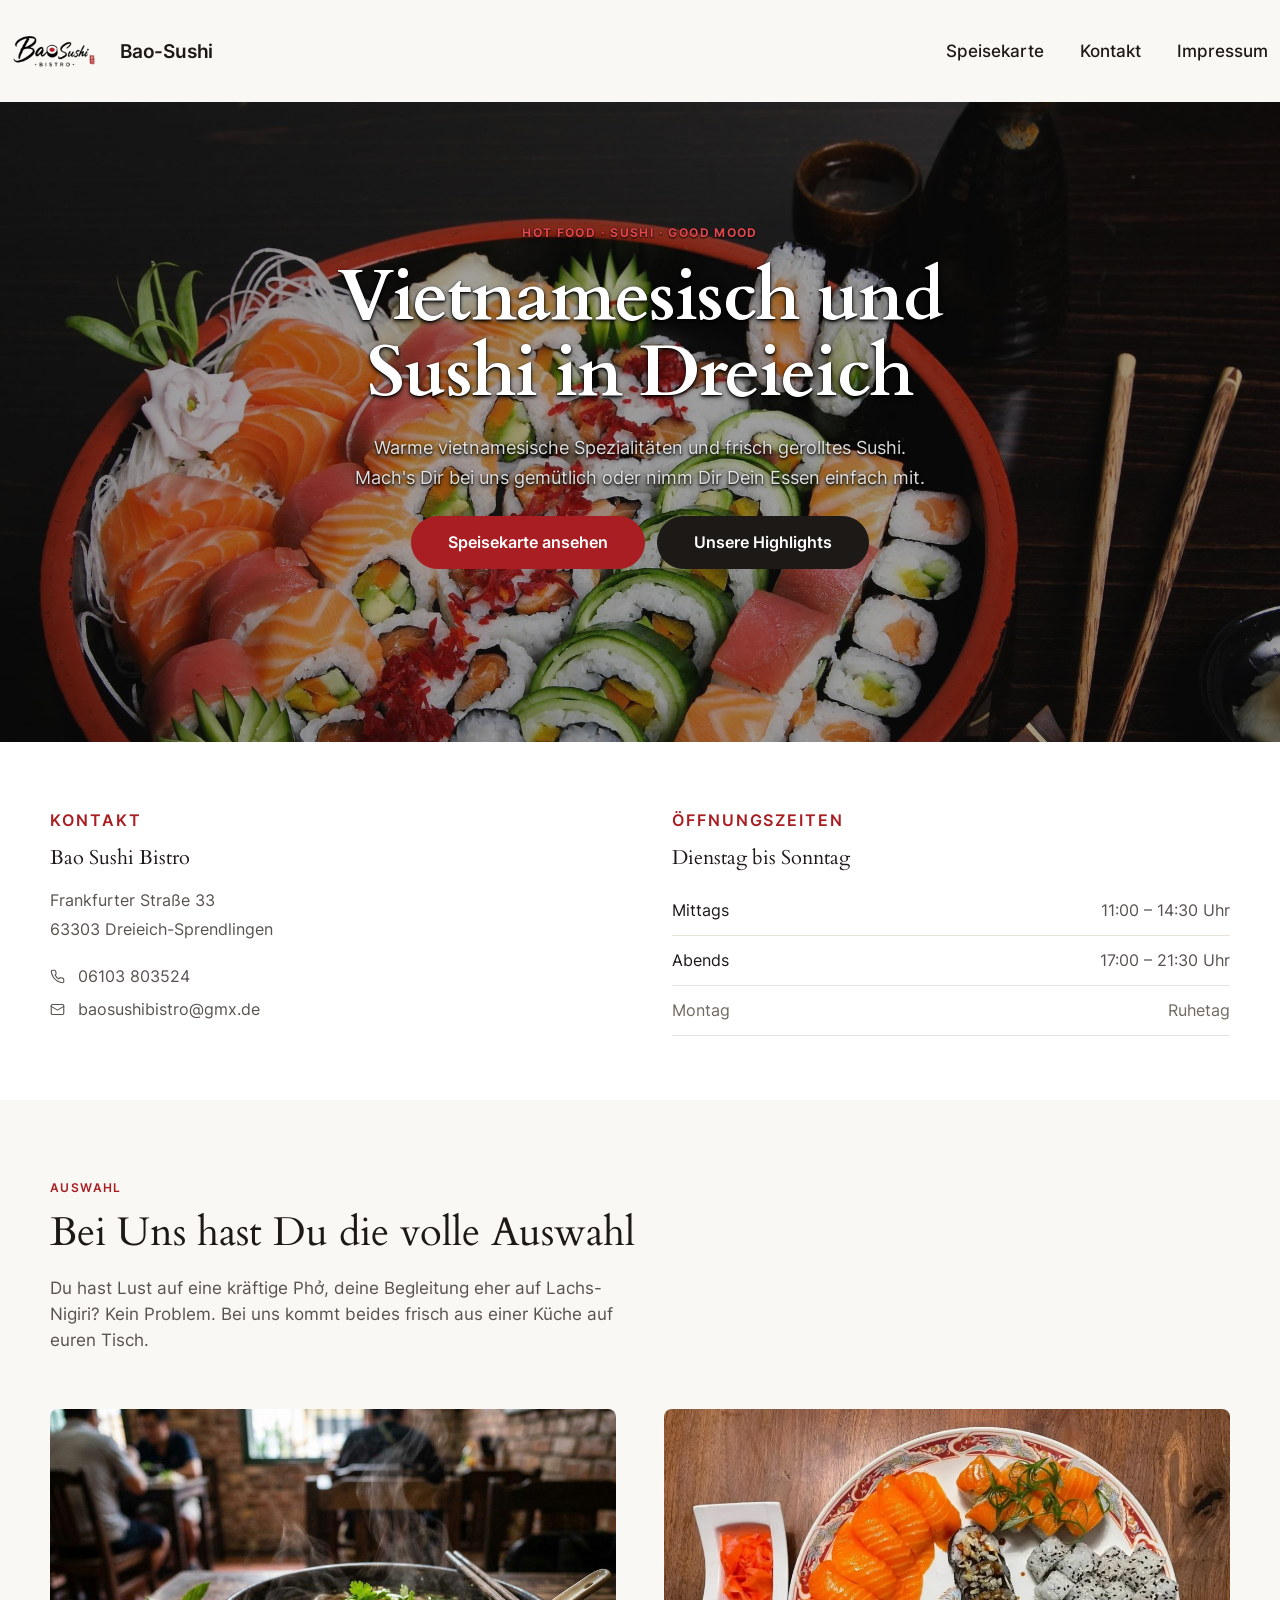
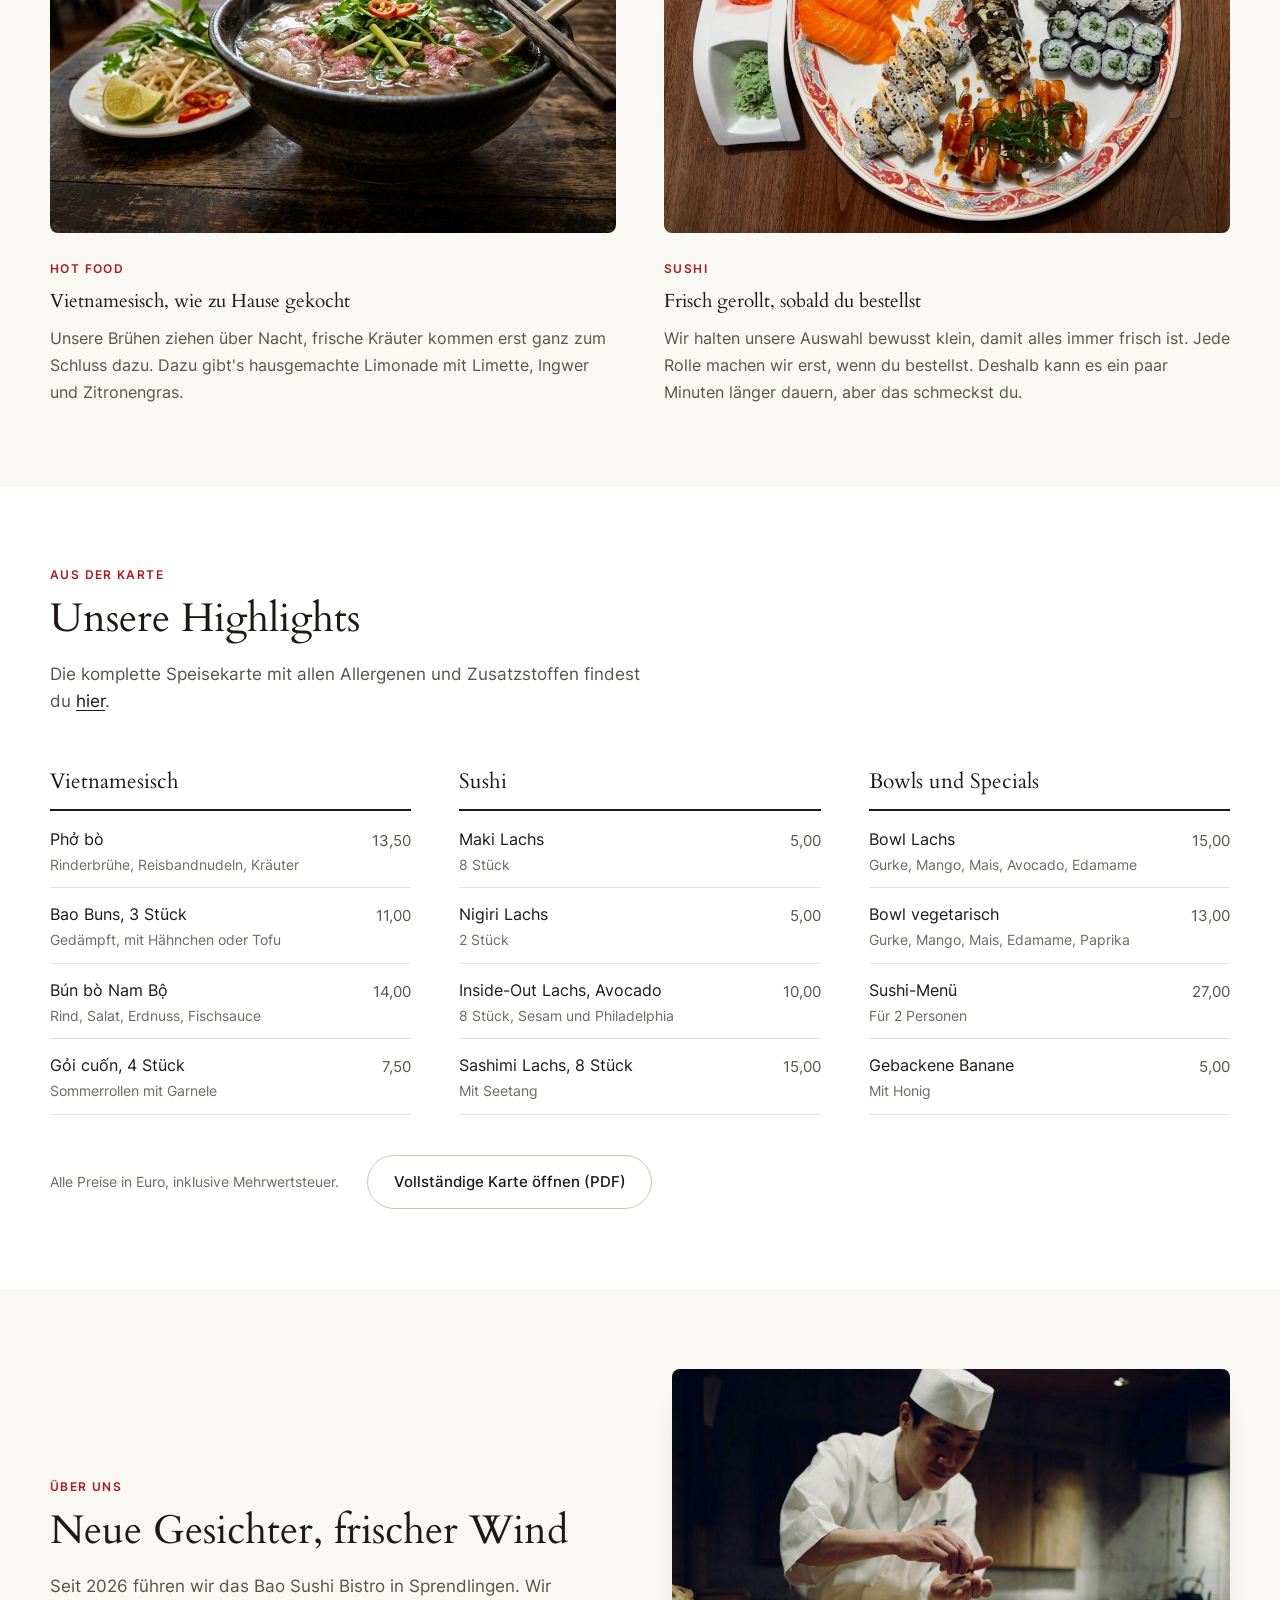
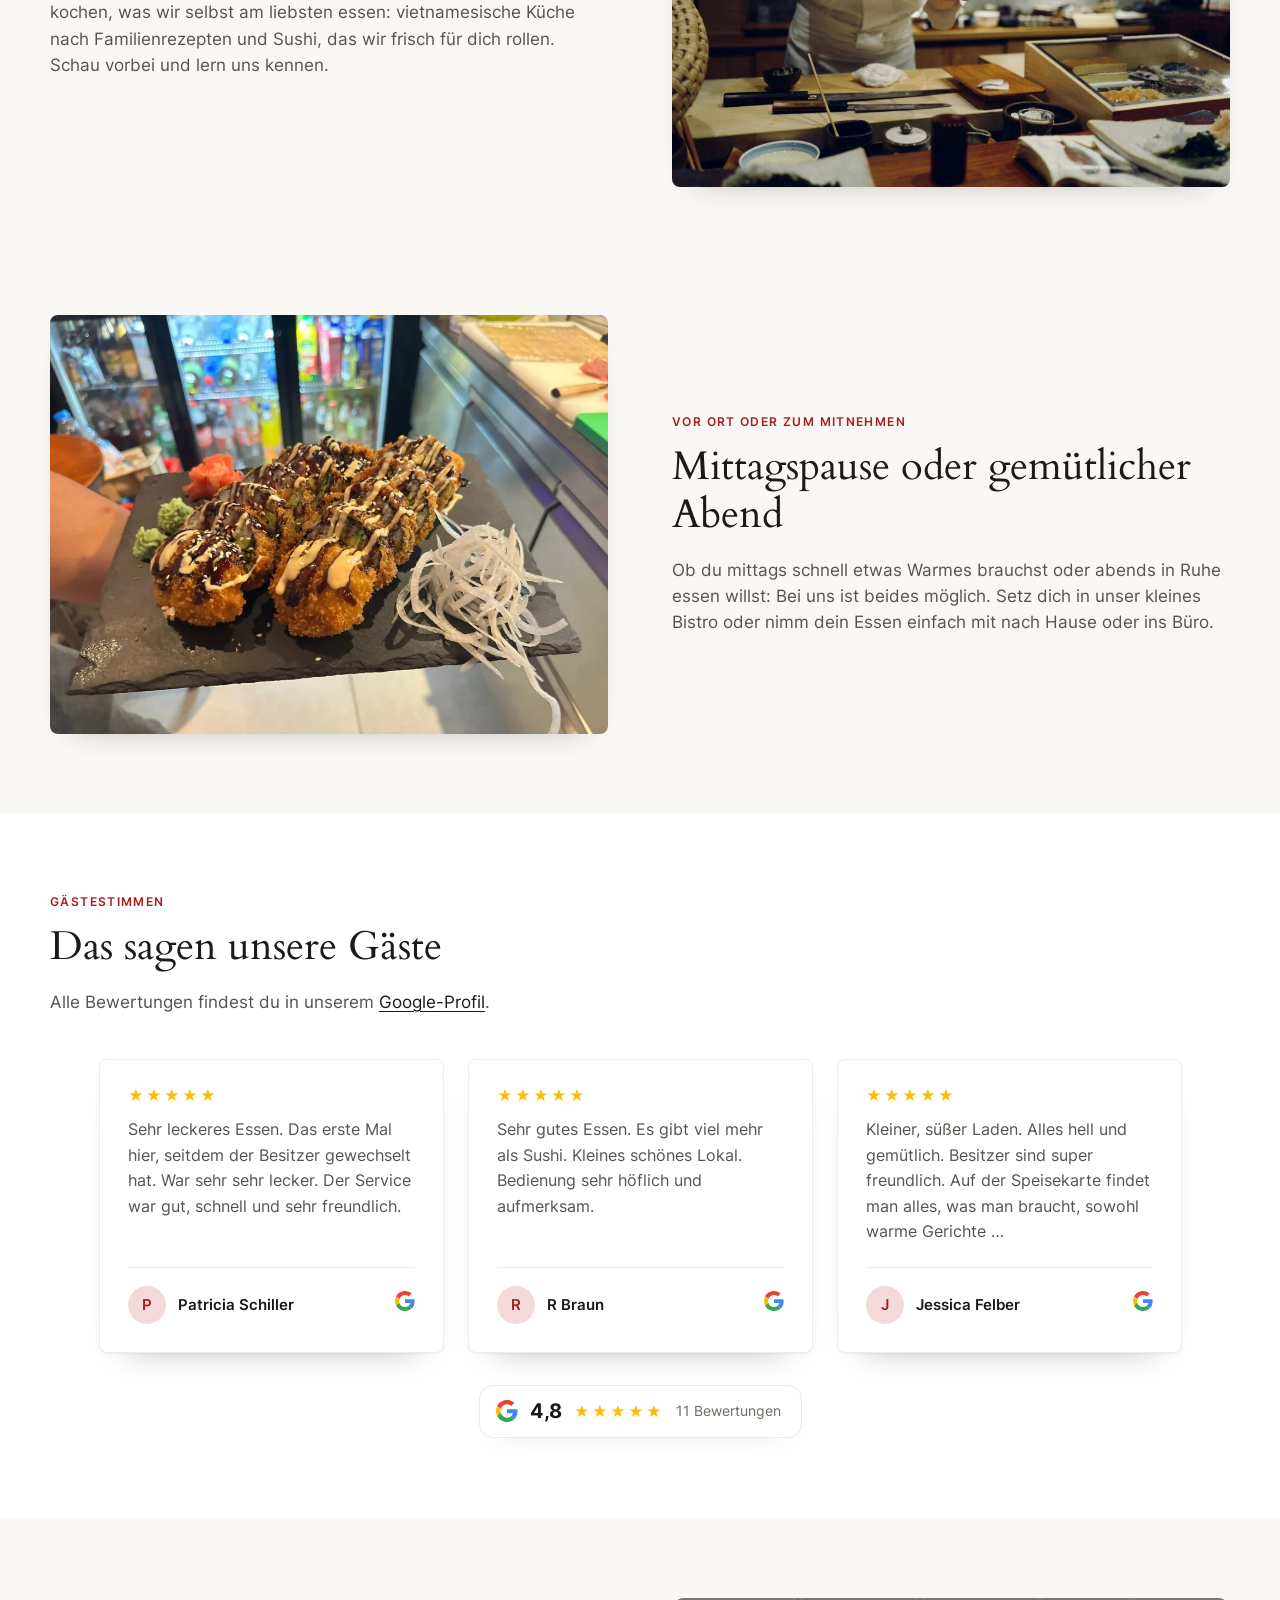
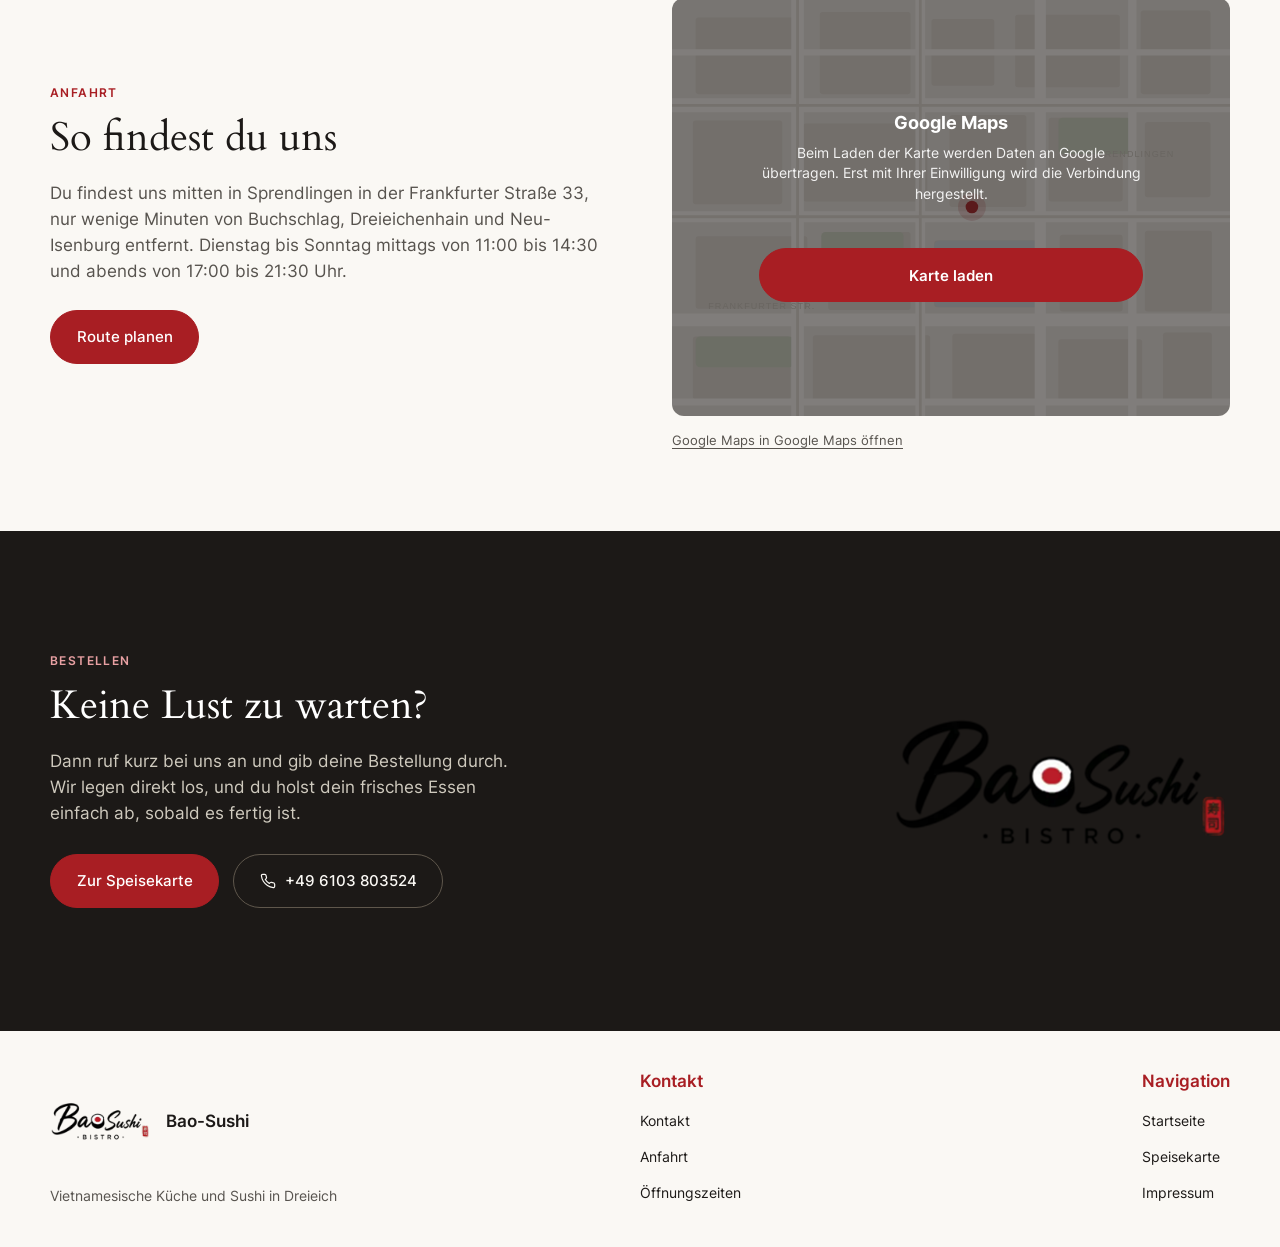
==== index.html @ 058a85a1 "logo update" ====
<!DOCTYPE html>
<html lang="de">
<head>
  <meta charset="utf-8">
  <meta name="viewport" content="width=device-width, initial-scale=1">
  <title>Sushi &amp; vietnamesische Küche in Dreieich | Bao Sushi Bistro</title>
  <meta name="description" content="Bao Sushi Bistro Dreieich: frisch gerolltes Sushi und vietnamesische Spezialitäten in Sprendlingen. Di–So geöffnet – mittags, abends und zum Mitnehmen.">
  <meta name="geo.region" content="DE-HE">
  <meta name="geo.placename" content="Dreieich-Sprendlingen">
  <meta name="geo.position" content="50.0220519;8.6956673">
  <meta name="ICBM" content="50.0220519, 8.6956673">
  <link rel="canonical" href="https://baosushi-dreieich.de/">
  <meta property="og:type" content="website">
  <meta property="og:site_name" content="Bao Sushi Bistro">
  <meta property="og:locale" content="de_DE">
  <meta property="og:url" content="https://baosushi-dreieich.de/">
  <meta property="og:title" content="Sushi &amp; vietnamesische Küche in Dreieich | Bao Sushi Bistro">
  <meta property="og:description" content="Bao Sushi Bistro Dreieich: frisch gerolltes Sushi und vietnamesische Spezialitäten in Sprendlingen. Di–So geöffnet – mittags, abends und zum Mitnehmen.">
  <meta property="og:image" content="https://baosushi-dreieich.de/assets/img/hero-sushi.jpg">
  <meta property="og:image:width" content="1920">
  <meta property="og:image:height" content="1280">
  <meta property="og:image:alt" content="Frisch gerolltes Sushi auf einer Platte im Bao Sushi Bistro Dreieich">
  <link rel="icon" href="assets/img/favicon.png" sizes="32x32">
  <link rel="apple-touch-icon" href="assets/img/logo.png">
  <link rel="preload" href="assets/fonts/cardo-400.woff2" as="font" type="font/woff2" crossorigin>
  <link rel="preload" href="assets/fonts/inter-var.woff2" as="font" type="font/woff2" crossorigin>
  <link rel="preload" href="assets/img/hero-sushi.jpg" as="image">
  <link rel="stylesheet" href="css/styles.css">
  <script type="application/ld+json">
{
  "@context": "https://schema.org",
  "@graph": [
    {
      "@type": "Restaurant",
      "@id": "https://baosushi-dreieich.de/#restaurant",
      "name": "Bao Sushi Bistro",
      "alternateName": "Bao-Sushi",
      "description": "Frisch gerolltes Sushi und warme vietnamesische Spezialitäten in Dreieich-Sprendlingen – mittags, abends und zum Mitnehmen.",
      "url": "https://baosushi-dreieich.de/",
      "telephone": "+49 6103 803524",
      "email": "baosushibistro@gmx.de",
      "logo": {
        "@type": "ImageObject",
        "url": "https://baosushi-dreieich.de/assets/img/logo-big.png",
        "width": 1024,
        "height": 1024
      },
      "image": [
        "https://baosushi-dreieich.de/assets/img/hero-sushi.jpg",
        "https://baosushi-dreieich.de/assets/img/hero-pho.jpg",
        "https://baosushi-dreieich.de/assets/img/sushi-tray.jpg"
      ],
      "address": {
        "@type": "PostalAddress",
        "streetAddress": "Frankfurter Straße 33",
        "addressLocality": "Dreieich",
        "addressRegion": "Hessen",
        "postalCode": "63303",
        "addressCountry": "DE"
      },
      "geo": {
        "@type": "GeoCoordinates",
        "latitude": 50.022051919299955,
        "longitude": 8.695667342208012
      },
      "hasMap": "https://www.google.com/maps/search/?api=1&query=50.022051919299955,8.695667342208012",
      "openingHoursSpecification": [
        {
          "@type": "OpeningHoursSpecification",
          "dayOfWeek": [
            "Tuesday",
            "Wednesday",
            "Thursday",
            "Friday",
            "Saturday",
            "Sunday"
          ],
          "opens": "11:00",
          "closes": "14:30"
        },
        {
          "@type": "OpeningHoursSpecification",
          "dayOfWeek": [
            "Tuesday",
            "Wednesday",
            "Thursday",
            "Friday",
            "Saturday",
            "Sunday"
          ],
          "opens": "17:00",
          "closes": "21:30"
        }
      ],
      "servesCuisine": [
        "Japanese",
        "Sushi",
        "Vietnamese"
      ],
      "priceRange": "€€",
      "currenciesAccepted": "EUR",
      "acceptsReservations": "True",
      "menu": "https://baosushi-dreieich.de/speisekarte.html",
      "sameAs": [
        "https://maps.app.goo.gl/uJXsNeZdbAQcejPR8"
      ]
    },
    {
      "@type": "WebSite",
      "@id": "https://baosushi-dreieich.de/#website",
      "url": "https://baosushi-dreieich.de/",
      "name": "Bao Sushi Bistro",
      "description": "Sushi und vietnamesische Küche in Dreieich-Sprendlingen.",
      "inLanguage": "de-DE",
      "publisher": {
        "@id": "https://baosushi-dreieich.de/#restaurant"
      }
    },
    {
      "@type": "BreadcrumbList",
      "@id": "https://baosushi-dreieich.de/#breadcrumb",
      "itemListElement": [
        {
          "@type": "ListItem",
          "position": 1,
          "name": "Startseite",
          "item": "https://baosushi-dreieich.de/"
        }
      ]
    }
  ]
}
  </script>
</head>
<body>
  <a class="skip-link" href="#main">Zum Inhalt springen</a>

  <header class="site-header">
    <div class="shell header-inner">
      <a class="brand" href="index.html" aria-label="Bao-Sushi – Startseite">
        <img src="assets/img/logo.png" width="84" height="84" alt="">
        <span>Bao-Sushi</span>
      </a>

      <button class="nav-toggle" type="button" data-nav-toggle aria-expanded="false" aria-controls="site-nav" aria-label="Menü öffnen">
        <svg xmlns="http://www.w3.org/2000/svg" viewBox="0 0 24 24" fill="none" stroke="currentColor" stroke-width="1.8" stroke-linecap="round" aria-hidden="true">
          <path d="M4 7h16M4 12h16M4 17h16"/>
        </svg>
      </button>

      <nav class="site-nav" id="site-nav" aria-label="Hauptnavigation">
        <button class="nav-close" type="button" data-nav-close aria-label="Menü schließen">
          <svg xmlns="http://www.w3.org/2000/svg" viewBox="0 0 24 24" fill="none" stroke="currentColor" stroke-width="1.8" stroke-linecap="round" aria-hidden="true">
            <path d="M6 6l12 12M18 6L6 18"/>
          </svg>
        </button>
        <a href="speisekarte.html">Speisekarte</a>
        <a href="kontakt.html">Kontakt</a>
        <a href="impressum.html">Impressum</a>
      </nav>

      <div class="nav-backdrop" data-nav-backdrop></div>
    </div>
  </header>

  <main id="main">
    <!-- Hero -->
    <section class="hero">
      <div class="hero__bg" aria-hidden="true">
        <img class="hero__slide is-active" src="assets/img/hero-sushi.jpg" width="1920" height="1280" alt="" fetchpriority="high">
        <img class="hero__slide" src="assets/img/hero-pho.jpg" width="1920" height="1280" alt="" fetchpriority="low">
      </div>
      <div class="hero__inner">
        <p class="eyebrow">Hot Food · Sushi · Good Mood</p>
        <h1>Vietnamesisch und Sushi in Dreieich</h1>
        <p class="hero__text">Warme vietnamesische Spezialitäten und frisch gerolltes Sushi. Mach's Dir bei uns gemütlich oder nimm Dir Dein Essen einfach mit.</p>
        <div class="hero__actions">
          <a class="btn btn--primary" href="speisekarte.html">Speisekarte ansehen</a>
          <a class="btn btn--dark" href="#speisekarte">Unsere Highlights</a>
        </div>
      </div>
    </section>

    <!-- Contact + opening hours -->
    <section class="section section--white info">
      <div class="shell info__grid">
        <div>
          <p class="eyebrow">Kontakt</p>
          <h3>Bao Sushi Bistro</h3>
          <p>Frankfurter Straße 33<br>63303 Dreieich-Sprendlingen</p>
          <div class="info__contact-lines">
            <p>
              <svg class="icon" xmlns="http://www.w3.org/2000/svg" viewBox="0 0 24 24" fill="none" stroke="currentColor" stroke-width="1.8" stroke-linecap="round" stroke-linejoin="round" aria-hidden="true">
                <path d="M22 16.9v3a2 2 0 0 1-2.2 2 19.8 19.8 0 0 1-8.6-3.1 19.5 19.5 0 0 1-6-6A19.8 19.8 0 0 1 2.1 4.2 2 2 0 0 1 4.1 2h3a2 2 0 0 1 2 1.7c.1.9.3 1.8.6 2.7a2 2 0 0 1-.5 2.1L8 9.7a16 16 0 0 0 6 6l1.2-1.2a2 2 0 0 1 2.1-.5c.9.3 1.8.5 2.7.6a2 2 0 0 1 1.7 2z"/>
              </svg>
              <a href="tel:+496103803524">06103 803524</a>
            </p>
            <p>
              <svg class="icon" xmlns="http://www.w3.org/2000/svg" viewBox="0 0 24 24" fill="none" stroke="currentColor" stroke-width="1.8" stroke-linecap="round" stroke-linejoin="round" aria-hidden="true">
                <rect x="2" y="4" width="20" height="16" rx="2"/>
                <path d="m2 7 10 6 10-6"/>
              </svg>
              <a href="mailto:baosushibistro@gmx.de">baosushibistro@gmx.de</a>
            </p>
          </div>
        </div>

        <div id="oeffnungszeiten">
          <p class="eyebrow">Öffnungszeiten</p>
          <h3>Dienstag bis Sonntag</h3>
          <div class="hours">
            <div class="hours__row"><span>Mittags</span><span>11:00 – 14:30 Uhr</span></div>
            <div class="hours__row"><span>Abends</span><span>17:00 – 21:30 Uhr</span></div>
            <div class="hours__row hours__row--muted"><span>Montag</span><span>Ruhetag</span></div>
          </div>
        </div>
      </div>
    </section>

    <!-- Two kitchens -->
    <section class="section section--cream">
      <div class="shell">
        <div class="section-head">
          <p class="eyebrow">Auswahl</p>
          <h2>Bei Uns hast Du die volle Auswahl</h2>
          <p class="lede">Du hast Lust auf eine kräftige Phở, deine Begleitung eher auf Lachs-Nigiri? Kein Problem. Bei uns kommt beides frisch aus einer Küche auf euren Tisch.</p>
        </div>

        <div class="cards-2">
          <article class="media-card">
            <img src="assets/img/pho-restaurant.jpg" width="1024" height="765" alt="Dampfende Phở bò mit frischen Kräutern und Limette" loading="lazy">
            <p class="eyebrow media-card__label">Hot Food</p>
            <h3>Vietnamesisch, wie zu Hause gekocht</h3>
            <p>Unsere Brühen ziehen über Nacht, frische Kräuter kommen erst ganz zum Schluss dazu. Dazu gibt's hausgemachte Limonade mit Limette, Ingwer und Zitronengras.</p>
          </article>

          <article class="media-card">
            <img src="assets/img/sushi-plate.webp" width="1024" height="768" alt="Sushi-Platte mit Lachs-Nigiri, Gurken-Maki und Inside-Out-Rolls" loading="lazy">
            <p class="eyebrow media-card__label">Sushi</p>
            <h3>Frisch gerollt, sobald du bestellst</h3>
            <p>Wir halten unsere Auswahl bewusst klein, damit alles immer frisch ist. Jede Rolle machen wir erst, wenn du bestellst. Deshalb kann es ein paar Minuten länger dauern, aber das schmeckst du.</p>
          </article>
        </div>
      </div>
    </section>

    <!-- Menu highlights -->
    <section class="section section--white" id="speisekarte">
      <div class="shell">
        <div class="section-head">
          <p class="eyebrow">Aus der Karte</p>
          <h2>Unsere Highlights</h2>
          <p class="lede">Die komplette Speisekarte mit allen Allergenen und Zusatzstoffen findest du <a href="speisekarte.html">hier</a>.</p>
        </div>

        <div class="menu-highlights">
          <div class="menu-col">
            <h3>Vietnamesisch</h3>
            <div class="menu-item">
              <div>
                <div class="menu-item__name">Phở bò</div>
                <div class="menu-item__desc">Rinderbrühe, Reisbandnudeln, Kräuter</div>
              </div>
              <span class="menu-item__price">13,50</span>
            </div>
            <div class="menu-item">
              <div>
                <div class="menu-item__name">Bao Buns, 3 Stück</div>
                <div class="menu-item__desc">Gedämpft, mit Hähnchen oder Tofu</div>
              </div>
              <span class="menu-item__price">11,00</span>
            </div>
            <div class="menu-item">
              <div>
                <div class="menu-item__name">Bún bò Nam Bộ</div>
                <div class="menu-item__desc">Rind, Salat, Erdnuss, Fischsauce</div>
              </div>
              <span class="menu-item__price">14,00</span>
            </div>
            <div class="menu-item">
              <div>
                <div class="menu-item__name">Gỏi cuốn, 4 Stück</div>
                <div class="menu-item__desc">Sommerrollen mit Garnele</div>
              </div>
              <span class="menu-item__price">7,50</span>
            </div>
          </div>

          <div class="menu-col">
            <h3>Sushi</h3>
            <div class="menu-item">
              <div>
                <div class="menu-item__name">Maki Lachs</div>
                <div class="menu-item__desc">8 Stück</div>
              </div>
              <span class="menu-item__price">5,00</span>
            </div>
            <div class="menu-item">
              <div>
                <div class="menu-item__name">Nigiri Lachs</div>
                <div class="menu-item__desc">2 Stück</div>
              </div>
              <span class="menu-item__price">5,00</span>
            </div>
            <div class="menu-item">
              <div>
                <div class="menu-item__name">Inside-Out Lachs, Avocado</div>
                <div class="menu-item__desc">8 Stück, Sesam und Philadelphia</div>
              </div>
              <span class="menu-item__price">10,00</span>
            </div>
            <div class="menu-item">
              <div>
                <div class="menu-item__name">Sashimi Lachs, 8 Stück</div>
                <div class="menu-item__desc">Mit Seetang</div>
              </div>
              <span class="menu-item__price">15,00</span>
            </div>
          </div>

          <div class="menu-col">
            <h3>Bowls und Specials</h3>
            <div class="menu-item">
              <div>
                <div class="menu-item__name">Bowl Lachs</div>
                <div class="menu-item__desc">Gurke, Mango, Mais, Avocado, Edamame</div>
              </div>
              <span class="menu-item__price">15,00</span>
            </div>
            <div class="menu-item">
              <div>
                <div class="menu-item__name">Bowl vegetarisch</div>
                <div class="menu-item__desc">Gurke, Mango, Mais, Edamame, Paprika</div>
              </div>
              <span class="menu-item__price">13,00</span>
            </div>
            <div class="menu-item">
              <div>
                <div class="menu-item__name">Sushi-Menü</div>
                <div class="menu-item__desc">Für 2 Personen</div>
              </div>
              <span class="menu-item__price">27,00</span>
            </div>
            <div class="menu-item">
              <div>
                <div class="menu-item__name">Gebackene Banane</div>
                <div class="menu-item__desc">Mit Honig</div>
              </div>
              <span class="menu-item__price">5,00</span>
            </div>
          </div>
        </div>

        <div class="menu-note">
          <p>Alle Preise in Euro, inklusive Mehrwertsteuer.</p>
          <a class="btn btn--outline btn--small" href="assets/pdf/menu-a4-bao-sushi-dreieich.pdf" target="_blank" rel="noopener">Vollständige Karte öffnen (PDF)</a>
        </div>
      </div>
    </section>

    <!-- About -->
    <section class="section section--cream">
      <div class="shell split">
        <div class="split__copy">
          <p class="eyebrow">Über uns</p>
          <h2>Neue Gesichter, frischer Wind</h2>
          <p>Seit 2026 führen wir das Bao Sushi Bistro in Sprendlingen. Wir kochen, was wir selbst am liebsten essen: vietnamesische Küche nach Familienrezepten und Sushi, das wir frisch für dich rollen. Schau vorbei und lern uns kennen.</p>
        </div>
        <div class="split__media">
          <img src="assets/img/chef.jpg" width="1024" height="683" alt="Sushi-Meister bereitet frisches Sushi an der Theke zu" loading="lazy">
        </div>
      </div>
    </section>

    <!-- Takeaway -->
    <section class="section section--cream section--tight-top">
      <div class="shell split split--reverse">
        <div class="split__copy">
          <p class="eyebrow">Vor Ort oder zum Mitnehmen</p>
          <h2>Mittagspause oder gemütlicher Abend</h2>
          <p>Ob du mittags schnell etwas Warmes brauchst oder abends in Ruhe essen willst: Bei uns ist beides möglich. Setz dich in unser kleines Bistro oder nimm dein Essen einfach mit nach Hause oder ins Büro.</p>
        </div>
        <div class="split__media">
          <img src="assets/img/crispy-rolls.webp" width="1024" height="768" alt="Frittierte Crispy Sushi Rolls mit Teriyaki-Sauce und Sesam auf einer Schieferplatte" loading="lazy">
        </div>
      </div>
    </section>

    <!-- Reviews -->
    <section class="section section--white">
      <div class="shell">
        <div class="section-head reviews-head">
          <p class="eyebrow">Gästestimmen</p>
          <h2>Das sagen unsere Gäste</h2>
          <p class="lede">Alle Bewertungen findest du in unserem <a href="https://maps.app.goo.gl/uJXsNeZdbAQcejPR8" target="_blank" rel="noopener">Google-Profil</a>.</p>
        </div>

        <div class="review-grid review-grid--spaced">
          <article class="review">
            <span class="stars" role="img" aria-label="5 von 5 Sternen">★★★★★</span>
            <p>Sehr leckeres Essen. Das erste Mal hier, seitdem der Besitzer gewechselt hat. War sehr sehr lecker. Der Service war gut, schnell und sehr freundlich.</p>
            <div class="review__author">
              <span class="avatar" aria-hidden="true">P</span>
              <span class="review__name">Patricia Schiller</span>
              <span class="review__source" aria-hidden="true">
                <svg xmlns="http://www.w3.org/2000/svg" viewBox="0 0 48 48" width="20" height="20">
                  <path fill="#EA4335" d="M24 9.5c3.54 0 6.71 1.22 9.21 3.6l6.85-6.85C35.9 2.38 30.47 0 24 0 14.62 0 6.51 5.38 2.56 13.22l7.98 6.19C12.43 13.72 17.74 9.5 24 9.5z"/>
                  <path fill="#4285F4" d="M46.98 24.55c0-1.57-.15-3.09-.38-4.55H24v9.02h12.94c-.58 2.96-2.26 5.48-4.78 7.18l7.73 6c4.51-4.18 7.09-10.36 7.09-17.65z"/>
                  <path fill="#FBBC05" d="M10.53 28.59c-.48-1.45-.76-2.99-.76-4.59s.27-3.14.76-4.59l-7.98-6.19C.92 16.46 0 20.12 0 24c0 3.88.92 7.54 2.56 10.78l7.97-6.19z"/>
                  <path fill="#34A853" d="M24 48c6.48 0 11.93-2.13 15.89-5.81l-7.73-6c-2.15 1.45-4.92 2.3-8.16 2.3-6.26 0-11.57-4.22-13.47-9.91l-7.98 6.19C6.51 42.62 14.62 48 24 48z"/>
                </svg>
              </span>
            </div>
          </article>

          <article class="review">
            <span class="stars" role="img" aria-label="5 von 5 Sternen">★★★★★</span>
            <p>Sehr gutes Essen. Es gibt viel mehr als Sushi. Kleines schönes Lokal. Bedienung sehr höflich und aufmerksam.</p>
            <div class="review__author">
              <span class="avatar" aria-hidden="true">R</span>
              <span class="review__name">R Braun</span>
              <span class="review__source" aria-hidden="true">
                <svg xmlns="http://www.w3.org/2000/svg" viewBox="0 0 48 48" width="20" height="20">
                  <path fill="#EA4335" d="M24 9.5c3.54 0 6.71 1.22 9.21 3.6l6.85-6.85C35.9 2.38 30.47 0 24 0 14.62 0 6.51 5.38 2.56 13.22l7.98 6.19C12.43 13.72 17.74 9.5 24 9.5z"/>
                  <path fill="#4285F4" d="M46.98 24.55c0-1.57-.15-3.09-.38-4.55H24v9.02h12.94c-.58 2.96-2.26 5.48-4.78 7.18l7.73 6c4.51-4.18 7.09-10.36 7.09-17.65z"/>
                  <path fill="#FBBC05" d="M10.53 28.59c-.48-1.45-.76-2.99-.76-4.59s.27-3.14.76-4.59l-7.98-6.19C.92 16.46 0 20.12 0 24c0 3.88.92 7.54 2.56 10.78l7.97-6.19z"/>
                  <path fill="#34A853" d="M24 48c6.48 0 11.93-2.13 15.89-5.81l-7.73-6c-2.15 1.45-4.92 2.3-8.16 2.3-6.26 0-11.57-4.22-13.47-9.91l-7.98 6.19C6.51 42.62 14.62 48 24 48z"/>
                </svg>
              </span>
            </div>
          </article>

          <article class="review">
            <span class="stars" role="img" aria-label="5 von 5 Sternen">★★★★★</span>
            <p>Kleiner, süßer Laden. Alles hell und gemütlich. Besitzer sind super freundlich. Auf der Speisekarte findet man alles, was man braucht, sowohl warme Gerichte …</p>
            <div class="review__author">
              <span class="avatar" aria-hidden="true">J</span>
              <span class="review__name">Jessica Felber</span>
              <span class="review__source" aria-hidden="true">
                <svg xmlns="http://www.w3.org/2000/svg" viewBox="0 0 48 48" width="20" height="20">
                  <path fill="#EA4335" d="M24 9.5c3.54 0 6.71 1.22 9.21 3.6l6.85-6.85C35.9 2.38 30.47 0 24 0 14.62 0 6.51 5.38 2.56 13.22l7.98 6.19C12.43 13.72 17.74 9.5 24 9.5z"/>
                  <path fill="#4285F4" d="M46.98 24.55c0-1.57-.15-3.09-.38-4.55H24v9.02h12.94c-.58 2.96-2.26 5.48-4.78 7.18l7.73 6c4.51-4.18 7.09-10.36 7.09-17.65z"/>
                  <path fill="#FBBC05" d="M10.53 28.59c-.48-1.45-.76-2.99-.76-4.59s.27-3.14.76-4.59l-7.98-6.19C.92 16.46 0 20.12 0 24c0 3.88.92 7.54 2.56 10.78l7.97-6.19z"/>
                  <path fill="#34A853" d="M24 48c6.48 0 11.93-2.13 15.89-5.81l-7.73-6c-2.15 1.45-4.92 2.3-8.16 2.3-6.26 0-11.57-4.22-13.47-9.91l-7.98 6.19C6.51 42.62 14.62 48 24 48z"/>
                </svg>
              </span>
            </div>
          </article>
        </div>
        <div class="rating-wrap">
          <a class="rating" href="https://maps.app.goo.gl/uJXsNeZdbAQcejPR8" target="_blank" rel="noopener">
            <svg xmlns="http://www.w3.org/2000/svg" viewBox="0 0 48 48" width="22" height="22" aria-hidden="true">
              <path fill="#EA4335" d="M24 9.5c3.54 0 6.71 1.22 9.21 3.6l6.85-6.85C35.9 2.38 30.47 0 24 0 14.62 0 6.51 5.38 2.56 13.22l7.98 6.19C12.43 13.72 17.74 9.5 24 9.5z"/>
              <path fill="#4285F4" d="M46.98 24.55c0-1.57-.15-3.09-.38-4.55H24v9.02h12.94c-.58 2.96-2.26 5.48-4.78 7.18l7.73 6c4.51-4.18 7.09-10.36 7.09-17.65z"/>
              <path fill="#FBBC05" d="M10.53 28.59c-.48-1.45-.76-2.99-.76-4.59s.27-3.14.76-4.59l-7.98-6.19C.92 16.46 0 20.12 0 24c0 3.88.92 7.54 2.56 10.78l7.97-6.19z"/>
              <path fill="#34A853" d="M24 48c6.48 0 11.93-2.13 15.89-5.81l-7.73-6c-2.15 1.45-4.92 2.3-8.16 2.3-6.26 0-11.57-4.22-13.47-9.91l-7.98 6.19C6.51 42.62 14.62 48 24 48z"/>
            </svg>
            <span class="rating__score">4,8</span>
            <span class="stars" role="img" aria-label="4,8 von 5 Sternen">★★★★★</span>
            <span class="rating__count">11 Bewertungen</span>
          </a>
        </div>

      </div>
    </section>

    <!-- Directions -->
    <section class="section section--cream" id="anfahrt">
      <div class="shell split">
        <div class="split__copy">
          <p class="eyebrow">Anfahrt</p>
          <h2>So findest du uns</h2>
          <p>Du findest uns mitten in Sprendlingen in der Frankfurter Straße 33, nur wenige Minuten von Buchschlag, Dreieichenhain und Neu-Isenburg entfernt. Dienstag bis Sonntag mittags von 11:00 bis 14:30 und abends von 17:00 bis 21:30 Uhr.</p>
          <a class="btn btn--primary btn--small" href="https://maps.app.goo.gl/D1BH2muuBQ46mqYa6" target="_blank" rel="noopener">Route planen</a>
        </div>

        <div>
          <div class="map" data-map data-map-src="https://www.google.com/maps?q=50.022051919299955,8.695667342208012&amp;z=18&amp;hl=de&amp;output=embed">
            <div class="map__consent">
              <h3>Google Maps</h3>
              <p>Beim Laden der Karte werden Daten an Google übertragen. Erst mit Ihrer Einwilligung wird die Verbindung hergestellt.</p>
              <button class="btn btn--primary" type="button" data-map-load>Karte laden</button>
            </div>
          </div>
          <p class="map__caption">
            <a href="https://www.google.com/maps/search/?api=1&amp;query=50.022051919299955,8.695667342208012" target="_blank" rel="noopener noreferrer">Google Maps <span>in Google Maps öffnen</span></a>
          </p>
        </div>
      </div>
    </section>

    <!-- Order CTA -->
    <section class="cta" id="bestellen">
      <div class="shell cta__grid">
        <div>
          <p class="eyebrow eyebrow--light">Bestellen</p>
          <h2>Keine Lust zu warten?</h2>
          <p>Dann ruf kurz bei uns an und gib deine Bestellung durch. Wir legen direkt los, und du holst dein frisches Essen einfach ab, sobald es fertig ist.</p>
          <div class="cta__actions">
            <a class="btn btn--primary" href="speisekarte.html">Zur Speisekarte</a>
            <a class="btn btn--ghost" href="tel:+496103803524">
              <svg xmlns="http://www.w3.org/2000/svg" viewBox="0 0 24 24" fill="none" stroke="currentColor" stroke-width="1.8" stroke-linecap="round" stroke-linejoin="round" aria-hidden="true">
                <path d="M22 16.9v3a2 2 0 0 1-2.2 2 19.8 19.8 0 0 1-8.6-3.1 19.5 19.5 0 0 1-6-6A19.8 19.8 0 0 1 2.1 4.2 2 2 0 0 1 4.1 2h3a2 2 0 0 1 2 1.7c.1.9.3 1.8.6 2.7a2 2 0 0 1-.5 2.1L8 9.7a16 16 0 0 0 6 6l1.2-1.2a2 2 0 0 1 2.1-.5c.9.3 1.8.5 2.7.6a2 2 0 0 1 1.7 2z"/>
              </svg>
              +49 6103 803524
            </a>
          </div>
        </div>
        <img class="cta__logo" src="assets/img/logo-big.png" width="1024" height="1024" alt="Bao-Sushi Bistro Logo" loading="lazy">
      </div>
    </section>
  </main>

  <footer class="site-footer">
    <div class="shell footer__grid">
      <div class="footer__brand-block">
        <a class="footer__brand" href="index.html">
          <img src="assets/img/logo.png" width="100" height="100" alt="">
          <strong>Bao-Sushi</strong>
        </a>
        <p class="footer__tagline">Vietnamesische Küche und Sushi in Dreieich</p>
      </div>

      <div class="footer">
        <h3>Kontakt</h3>
        <ul class="footer__links">
          <li><a href="kontakt.html">Kontakt</a></li>
          <li><a href="index.html#anfahrt">Anfahrt</a></li>
          <li><a href="index.html#oeffnungszeiten">Öffnungszeiten</a></li>
        </ul>
      </div>

      <div class="footer">
        <h3>Navigation</h3>
        <ul class="footer__links">
          <li><a href="index.html">Startseite</a></li>
          <li><a href="speisekarte.html">Speisekarte</a></li>
          <li><a href="impressum.html">Impressum</a></li>
        </ul>
      </div>
    </div>
  </footer>

  <script src="js/main.js"></script>
</body>
</html>
---- css/styles.css ----
/* ==========================================================================
   Bao Sushi Bistro – Dreieich
   Native static rebuild of asia.nostrum-apps.de
   ========================================================================== */

/* Fonts ------------------------------------------------------------------ */
@font-face {
  font-family: "Inter";
  src: url("../assets/fonts/inter-var.woff2") format("woff2");
  font-weight: 300 900;
  font-style: normal;
  font-display: swap;
}

@font-face {
  font-family: "Cardo";
  src: url("../assets/fonts/cardo-400.woff2") format("woff2");
  font-weight: 400;
  font-style: normal;
  font-display: swap;
}

@font-face {
  font-family: "Cardo";
  src: url("../assets/fonts/cardo-700.woff2") format("woff2");
  font-weight: 700;
  font-style: normal;
  font-display: swap;
}

@font-face {
  font-family: "Cardo";
  src: url("../assets/fonts/cardo-italic-400.woff2") format("woff2");
  font-weight: 400;
  font-style: italic;
  font-display: swap;
}

/* Tokens ----------------------------------------------------------------- */
:root {
  --base: #faf8f4;
  --base-2: #ffffff;
  --contrast: #1c1917;
  --contrast-2: #57534e;
  --contrast-3: #6f6960;
  --accent: #cfcabe;
  --accent-2: #d97757;
  --accent-3: #a81e23;
  --accent-3-dark: #8b171c;
  --accent-hero: #e2474e;
  --line: #e7e2da;
  --line-soft: #efeae2;

  --serif: "Cardo", Georgia, "Times New Roman", serif;
  --sans: "Inter", -apple-system, BlinkMacSystemFont, "Segoe UI", sans-serif;

  --shell: 1180px;
  --gutter: clamp(20px, 4vw, 32px);
  --section-y: clamp(56px, 7vw, 80px);
  --eyebrow-gap: 11px;
  --radius: 8px;

  --shadow-card: 0 14px 34px -26px rgba(28, 25, 23, 0.45);
  --transition: 180ms ease;
}

/* Reset ------------------------------------------------------------------ */
*,
*::before,
*::after {
  box-sizing: border-box;
}

html {
  scroll-behavior: smooth;
  -webkit-text-size-adjust: 100%;
}

body {
  margin: 0;
  background: var(--base);
  color: var(--contrast);
  font-family: var(--sans);
  font-size: 1.05rem;
  line-height: 1.55;
  font-weight: 400;
  -webkit-font-smoothing: antialiased;
}

body.nav-open {
  overflow: hidden;
}

img {
  max-width: 100%;
  height: auto;
  display: block;
}

a {
  color: var(--contrast);
  text-decoration-thickness: 1px;
  text-underline-offset: 3px;
}

a:hover {
  color: var(--accent-3);
}

h1,
h2,
h3,
h4 {
  font-family: var(--serif);
  font-weight: 400;
  line-height: 1.2;
  color: var(--contrast);
  margin: 0;
}

h1 {
  font-size: clamp(2.4rem, 4.8vw, 3.3rem);
  line-height: 1.15;
}

h2 {
  font-size: clamp(1.85rem, 3.2vw, 2.5rem);
}

h3 {
  font-size: clamp(1.15rem, 1.5vw, 1.3rem);
}

p {
  margin: 0 0 1rem;
}

ul {
  margin: 0;
  padding: 0;
}

button {
  font: inherit;
  color: inherit;
}

:focus-visible {
  outline: 2px solid var(--accent-3);
  outline-offset: 3px;
}

::selection {
  background: var(--accent-3);
  color: #fff;
}

.visually-hidden {
  position: absolute !important;
  width: 1px;
  height: 1px;
  margin: -1px;
  padding: 0;
  overflow: hidden;
  clip: rect(0 0 0 0);
  clip-path: inset(50%);
  white-space: nowrap;
  border: 0;
}

.skip-link {
  position: absolute;
  left: 16px;
  top: -60px;
  z-index: 200;
  background: var(--contrast);
  color: var(--base);
  padding: 12px 18px;
  border-radius: 6px;
  transition: top var(--transition);
}

.skip-link:focus {
  top: 12px;
  color: var(--base);
}

/* Layout ----------------------------------------------------------------- */
.shell {
  width: min(var(--shell), 100% - var(--gutter) * 2);
  margin-inline: auto;
}

.section {
  padding-block: var(--section-y);
}

.section--white {
  background: var(--base-2);
}

.section--cream {
  background: var(--base);
}

.section--tight-top {
  padding-top: clamp(36px, 4vw, 48px);
}

/* Header ----------------------------------------------------------------- */
.site-header {
  background: var(--base);
  position: relative;
  z-index: 50;
  margin: 9px 0;
}

.header-inner {
  display: flex;
  align-items: center;
  justify-content: space-between;
  gap: 24px;
  width: min(1280px, calc(100% - 24px));
  margin-inline: auto;
  padding-block: 0;
}

.brand {
  display: inline-flex;
  align-items: center;
  gap: 24px;
  text-decoration: none;
}

.brand img {
  width: 84px;
  height: 84px;
  object-fit: contain;
}

.brand span {
  font-weight: 600;
  font-size: 1.2rem;
  line-height: 1.15;
  letter-spacing: -0.01em;
}

.site-nav {
  display: flex;
  align-items: center;
  gap: 36px;
}

.site-nav a {
  font-size: 1.05rem;
  font-weight: 500;
  text-decoration: none;
  color: var(--contrast);
  position: relative;
  padding-block: 6px;
}

.site-nav a::after {
  content: "";
  position: absolute;
  left: 0;
  right: 0;
  bottom: 0;
  height: 1px;
  background: var(--accent-3);
  transform: scaleX(0);
  transform-origin: left;
  transition: transform var(--transition);
}

.site-nav a:hover::after,
.site-nav a[aria-current="page"]::after {
  transform: scaleX(1);
}

.site-nav a[aria-current="page"] {
  color: var(--accent-3);
}

.nav-toggle {
  display: none;
  align-items: center;
  justify-content: center;
  width: 36px;
  height: 44px;
  border: 0;
  border-radius: 0;
  background: transparent;
  color: var(--contrast);
  cursor: pointer;
}

.nav-toggle svg {
  width: 24px;
  height: 24px;
}

.nav-backdrop {
  display: none;
}

/* Buttons ---------------------------------------------------------------- */
.btn {
  display: inline-flex;
  align-items: center;
  justify-content: center;
  gap: 0.55rem;
  border: 1px solid transparent;
  border-radius: 100px;
  padding: 0.9rem 1.6rem;
  font-family: var(--sans);
  font-size: 0.95rem;
  font-weight: 600;
  line-height: 1.55;
  text-decoration: none;
  cursor: pointer;
  transition: background-color var(--transition), border-color var(--transition),
    color var(--transition), transform var(--transition);
}

.btn:hover {
  transform: translateY(-1px);
}

.btn--primary {
  background: var(--accent-3);
  border-color: var(--accent-3);
  color: #fff;
}

.btn--primary:hover {
  background: var(--accent-3-dark);
  border-color: var(--accent-3-dark);
  color: #fff;
}

.btn--dark {
  background: var(--contrast);
  border-color: var(--contrast);
  color: #fff;
}

.btn--dark:hover {
  background: #322c27;
  border-color: #322c27;
  color: #fff;
}

.btn--outline {
  background: transparent;
  border-color: #cdc6ba;
  color: var(--contrast);
}

.btn--outline:hover {
  border-color: var(--contrast);
  color: var(--contrast);
}

.btn--ghost {
  background: transparent;
  border-color: #5f574c;
  color: var(--base);
}

.btn--ghost:hover {
  background: rgba(255, 255, 255, 0.08);
  border-color: var(--base);
  color: var(--base);
}

.btn--small {
  padding: 0.9rem 1.6rem;
  font-size: 0.95rem;
  font-weight: 500;
}

.hero .btn {
  padding: 1rem 2.25rem;
  font-size: 1rem;
  line-height: 1.2;
  font-weight: 600;
}

.cta .btn {
  font-size: 0.95rem;
  font-weight: 500;
}

.btn svg {
  width: 16px;
  height: 16px;
  flex: none;
}

/* Typographic helpers ---------------------------------------------------- */
.eyebrow {
  font-family: var(--sans);
  font-size: clamp(0.69rem, 0.9vw, 0.8rem);
  font-weight: 600;
  letter-spacing: 0.12em;
  line-height: 1.55;
  text-transform: uppercase;
  color: var(--accent-3);
  margin: 0 0 var(--eyebrow-gap);
}

/* One shared eyebrow-to-title gap outside the hero. These selectors need a
   little more specificity than the paragraph rules inside these sections. */
.info .eyebrow,
.section-head .eyebrow,
.split__copy .eyebrow {
  color: var(--accent-3);
  margin-bottom: var(--eyebrow-gap);
}

.cta .eyebrow {
  color: #e8a0a3;
  margin-bottom: var(--eyebrow-gap);
}

.eyebrow--light {
  color: #e8a0a3;
}

/* Keep eyebrows from being recoloured by paragraph rules in these sections. */
.info .eyebrow {
  color: var(--accent-3);
}

.cta .eyebrow {
  color: #e8a0a3;
}

.lede {
  color: var(--contrast-2);
  max-width: 600px;
  margin: 0;
  font-size: 1.05rem;
  line-height: 1.55;
}

.section-head {
  max-width: 640px;
}

.section-head h2 {
  margin-bottom: 18px;
}

.section-head .lede {
  font-size: 1.05rem;
  line-height: 1.55;
}

/* Hero ------------------------------------------------------------------- */
.hero {
  position: relative;
  isolation: isolate;
  display: grid;
  place-items: center;
  min-height: 640px;
  padding: clamp(72px, 9vw, 104px) 0 clamp(96px, 12vw, 156px);
  overflow: hidden;
  background: #121212;
  color: #fff;
  text-align: center;
}

.hero__bg,
.hero__bg::after {
  position: absolute;
  inset: 0;
}

.hero__bg {
  z-index: -2;
}

.hero__bg img {
  position: absolute;
  inset: 0;
  width: 100%;
  height: 100%;
  object-fit: cover;
  object-position: center top;
  opacity: 0;
  transition: opacity 1.2s ease;
}

.hero__bg img.is-active {
  opacity: 1;
}

.hero__bg::after {
  content: "";
  background: rgba(18, 18, 18, 0.4);
}

.hero__inner {
  width: min(736px, 100% - var(--gutter) * 2);
  margin-inline: auto;
}

.hero .eyebrow,
.hero h1,
.hero__text {
  text-shadow: 0 2px 4px rgba(0, 0, 0, 0.9), 0 1px 2px rgba(0, 0, 0, 0.95);
}

/* The eyebrow sits on the photo, so it needs a brighter red than the
   on-paper eyebrows and a tighter shadow to stay crisp. */
.hero .eyebrow {
  color: var(--accent-hero);
  font-weight: 700;
  text-shadow: 0 1px 2px rgba(0, 0, 0, 0.95), 0 0 1px rgba(0, 0, 0, 0.9);
}

.hero h1 {
  color: #fff;
  font-weight: 600;
  font-size: clamp(2.38rem, 5.6vw, 4.5rem);
  line-height: 1.06;
  letter-spacing: -0.015em;
  margin: 16px 0 22px;
}

.hero .eyebrow {
  margin-bottom: 0;
}

.hero__text {
  max-width: 36rem;
  margin: 0 auto 24px;
  color: rgba(255, 255, 255, 0.86);
  font-size: clamp(1.02rem, 1.4vw, 1.25rem);
  line-height: 1.65;
}

.hero__actions {
  display: flex;
  flex-wrap: wrap;
  justify-content: center;
  gap: 12px;
}

/* Info strip ------------------------------------------------------------- */
.info {
  padding-block: clamp(44px, 5vw, 64px);
}

.info__grid {
  display: grid;
  grid-template-columns: 1fr 1fr;
  gap: 40px 64px;
}

.info h3 {
  font-size: clamp(1.05rem, 1.6vw, 1.3rem);
  margin: 0 0 16px;
}

.info p {
  color: var(--contrast-2);
  font-size: 1rem;
  line-height: 1.8;
  margin: 0 0 12px;
}

.info__contact-lines {
  margin-top: 18px;
}

.info__contact-lines p {
  margin: 0 0 4px;
}

.info__contact-lines a {
  color: var(--contrast-2);
  text-decoration: none;
}

.info__contact-lines a:hover {
  color: var(--accent-3);
}

.info__contact-lines .icon {
  width: 15px;
  height: 15px;
  margin-right: 8px;
  vertical-align: -2px;
  color: var(--contrast-2);
}

.hours {
  margin-top: 4px;
}

.hours__row {
  display: flex;
  align-items: baseline;
  justify-content: space-between;
  gap: 24px;
  padding: 12px 0;
  border-bottom: 1px solid var(--line);
  font-size: 1rem;
}

.hours__row span:last-child {
  color: var(--contrast-2);
  white-space: nowrap;
}

.hours__row--muted {
  color: var(--contrast-3);
}

.hours__row--muted span:last-child {
  color: var(--contrast-3);
}

/* Media cards ------------------------------------------------------------ */
.cards-2 {
  display: grid;
  grid-template-columns: repeat(2, minmax(0, 1fr));
  gap: clamp(32px, 4.5vw, 48px);
  margin-top: clamp(36px, 4.5vw, 56px);
}

.media-card img {
  width: 100%;
  aspect-ratio: 4 / 3;
  object-fit: cover;
  border-radius: var(--radius);
}

.media-card .eyebrow {
  margin: 28px 0 var(--eyebrow-gap);
}

.media-card h3 {
  margin-bottom: 12px;
}

.media-card p:not(.media-card__label) {
  color: var(--contrast-2);
  margin: 0;
  font-size: 1rem;
  line-height: 1.7;
}

/* Highlights menu -------------------------------------------------------- */
.menu-highlights {
  display: grid;
  grid-template-columns: repeat(3, minmax(0, 1fr));
  gap: clamp(32px, 4.5vw, 48px);
  margin-top: clamp(36px, 4.5vw, 56px);
}

.menu-col h3 {
  font-size: 1.3rem;
  padding-bottom: 14px;
  border-bottom: 2px solid var(--contrast);
  margin-bottom: 2px;
}

.menu-item {
  display: flex;
  justify-content: space-between;
  gap: 18px;
  padding: 15px 0 12px;
  border-bottom: 1px solid var(--line);
}

.menu-item__name {
  font-size: 1rem;
  line-height: 1.4;
}

.menu-item__desc {
  margin-top: 4px;
  font-size: 0.88rem;
  line-height: 1.5;
  color: var(--contrast-3);
}

.menu-item__price {
  font-size: 0.95rem;
  color: var(--contrast-2);
  white-space: nowrap;
  padding-top: 1px;
}

.menu-note {
  display: flex;
  flex-wrap: wrap;
  align-items: center;
  gap: 16px 28px;
  margin-top: clamp(28px, 3.5vw, 40px);
}

.menu-note p {
  margin: 0;
  font-size: 0.9rem;
  color: var(--contrast-3);
}

/* Text + media split ----------------------------------------------------- */
.split {
  display: grid;
  grid-template-columns: repeat(2, minmax(0, 1fr));
  gap: clamp(36px, 5vw, 64px);
  align-items: center;
}

.split__copy h2 {
  margin-bottom: 18px;
}

.split__copy p {
  color: var(--contrast-2);
  margin: 0;
}

.split__media img {
  width: 100%;
  aspect-ratio: 4 / 3;
  object-fit: cover;
  border-radius: var(--radius);
  box-shadow: var(--shadow-card);
}

.split--reverse .split__media {
  order: -1;
}

.split .btn {
  margin-top: 26px;
}

.split__actions {
  display: flex;
  flex-wrap: wrap;
  gap: 14px;
  margin-top: 26px;
}

.split__actions .btn {
  margin-top: 0;
}

.footer__brand {
  text-decoration: none;
}

.footer__brand:hover {
  color: var(--contrast);
}

/* Reviews ---------------------------------------------------------------- */
.reviews-head {
  max-width: 46rem;
}

.rating-wrap {
  display: flex;
  justify-content: center;
  margin: clamp(24px, 3vw, 32px) 0 0;
}

.rating {
  display: inline-flex;
  align-items: center;
  gap: 12px;
  padding: 10px 20px 10px 16px;
  border: 1px solid #eee9e2;
  border-radius: 14px;
  background: #fff;
  box-shadow: 0 10px 28px -24px rgba(28, 25, 23, 0.5);
  text-decoration: none;
  color: var(--contrast);
  font-size: 0.88rem;
}

.rating:hover {
  color: var(--contrast);
}

.rating__score {
  font-weight: 700;
  font-size: 1.25rem;
}

.rating__count {
  color: var(--contrast-3);
}

.stars {
  color: #fbbc04;
  font-size: 0.95rem;
  letter-spacing: 2px;
  line-height: 1;
  white-space: nowrap;
}

.review-grid {
  display: grid;
  grid-template-columns: repeat(3, minmax(0, 1fr));
  gap: 24px;
  max-width: 1083px;
  margin-inline: auto;
}

.review-grid--spaced {
  margin-top: clamp(32px, 4vw, 44px);
}

.review {
  display: flex;
  flex-direction: column;
  padding: 28px;
  background: #fff;
  border: 1px solid #f0ece6;
  border-radius: 8px;
  box-shadow: 0 1px 2px rgba(16, 14, 12, 0.04), 0 18px 34px -28px rgba(16, 14, 12, 0.45);
}

.review p {
  flex: 1;
  margin: 14px 0 0;
  color: var(--contrast-2);
  font-size: 1rem;
  line-height: 1.6;
}

.review__author {
  display: flex;
  align-items: center;
  gap: 12px;
  margin-top: 22px;
  padding-top: 18px;
  border-top: 1px solid #eee9e2;
}

.avatar {
  display: grid;
  place-items: center;
  width: 38px;
  height: 38px;
  flex: none;
  border-radius: 50%;
  background: #f3d9d9;
  color: var(--accent-3);
  font-size: 0.95rem;
  font-weight: 600;
}

.review__name {
  font-size: 0.95rem;
  font-weight: 600;
  line-height: 1.3;
}

.review__source {
  margin-left: auto;
  flex: none;
}

/* Map -------------------------------------------------------------------- */
.map {
  position: relative;
  aspect-ratio: 4 / 3;
  border-radius: 12px;
  overflow: hidden;
  background: #d9dbd7 url("../assets/img/map-placeholder.svg") center / cover no-repeat;
}

.map iframe {
  position: absolute;
  inset: 0;
  width: 100%;
  height: 100%;
  border: 0;
}

.map__consent {
  position: absolute;
  inset: 0;
  display: grid;
  place-content: center;
  gap: 10px;
  padding: 28px;
  background: rgba(28, 25, 23, 0.55);
  color: #fff;
  text-align: center;
}

.map__consent h3 {
  margin: 0;
  color: #fff;
  font-family: var(--sans);
  font-size: 1.1rem;
  font-weight: 700;
}

.map__consent p {
  max-width: 24rem;
  margin: 0 auto 8px;
  font-size: 0.85rem;
  line-height: 1.5;
  color: rgba(255, 255, 255, 0.92);
}

.map__caption {
  margin: 14px 0 0;
  font-size: 0.82rem;
  color: var(--contrast-2);
}

.map__caption a {
  color: inherit;
  text-decoration: underline;
}

/* CTA -------------------------------------------------------------------- */
.cta {
  background: var(--contrast);
  color: var(--base);
  padding-block: var(--section-y);
}

.cta__grid {
  display: grid;
  grid-template-columns: 1fr 1fr;
  gap: clamp(36px, 5vw, 64px);
  align-items: center;
}

.cta h2 {
  color: #fff;
  margin-bottom: 18px;
}

.cta p {
  max-width: 30rem;
  margin-bottom: 28px;
  color: var(--accent);
}

.cta__actions {
  display: flex;
  flex-wrap: wrap;
  gap: 14px;
}

.cta__logo {
  width: min(340px, 100%);
  margin-left: auto;
  border-radius: 8px 64px 64px 8px;
}

/* Page intro (imprint / contact) ----------------------------------------- */
.page-hero {
  padding-block: clamp(56px, 7vw, 96px);
  text-align: center;
}

.page-hero h1 {
  margin-bottom: 18px;
}

.page-hero p {
  max-width: 40rem;
  margin-inline: auto;
  color: var(--contrast-2);
}

/* Contact page ----------------------------------------------------------- */
.contact-grid {
  display: grid;
  grid-template-columns: repeat(3, minmax(0, 1fr));
  gap: 24px;
  margin-top: clamp(32px, 4vw, 48px);
}

.contact-card {
  padding: 28px;
  background: #fff;
  border: 1px solid #f0ece6;
  border-radius: 10px;
  box-shadow: var(--shadow-card);
}

.contact-card .icon-lg {
  width: 28px;
  height: 28px;
  color: var(--accent-3);
  margin-bottom: 16px;
}

.contact-card h3 {
  font-family: var(--sans);
  font-size: 0.8rem;
  font-weight: 600;
  letter-spacing: 0.1em;
  text-transform: uppercase;
  color: var(--accent-3);
  margin-bottom: 8px;
}

.contact-card p {
  margin: 0;
  color: var(--contrast-2);
  line-height: 1.7;
}

.contact-card__hint {
  margin-top: 6px !important;
  font-size: 0.9rem;
  color: var(--contrast-3);
}

.contact-card a {
  color: var(--contrast);
  text-decoration: none;
}

.contact-card a:hover {
  color: var(--accent-3);
  text-decoration: underline;
}

.contact-note {
  margin-top: 32px;
  padding: 24px 28px;
  border-left: 3px solid var(--accent-3);
  background: var(--base-2);
  color: var(--contrast-2);
}

.contact-note p {
  margin: 0;
}

/* Imprint ---------------------------------------------------------------- */
.imprint {
  padding-block: clamp(56px, 7vw, 96px);
}

.imprint h1 {
  text-align: center;
  margin-bottom: clamp(40px, 5vw, 64px);
}

.imprint__grid {
  display: grid;
  grid-template-columns: 1fr 1fr;
  gap: clamp(40px, 6vw, 80px);
  align-items: center;
}

.imprint__block + .imprint__block {
  margin-top: 36px;
}

.imprint__block h2 {
  font-family: var(--sans);
  font-size: 1.05rem;
  font-weight: 700;
  letter-spacing: 0.08em;
  text-transform: uppercase;
  color: var(--accent-3);
  margin-bottom: 14px;
}

.imprint__block p {
  color: var(--contrast-2);
  margin: 0 0 6px;
}

.imprint__media img {
  width: min(560px, 100%);
  margin-inline: auto;
}

/* Menu card -------------------------------------------------------------- */
.menucard {
  position: relative;
  margin-top: clamp(32px, 4vw, 48px);
  border: 1px solid #e2dbcf;
  border-radius: 15px;
  background: #fff;
  box-shadow: 0 30px 60px -55px rgba(28, 25, 23, 0.8);
  overflow: hidden;
}

.menucard::before {
  content: "";
  position: absolute;
  inset: 0;
  background: url("../assets/img/paper.webp") center / cover no-repeat;
  opacity: 0.34;
  pointer-events: none;
}

.menucard__inner {
  position: relative;
  z-index: 1;
  padding: clamp(18px, 2.4vw, 32px);
}

.menucard__pager {
  display: flex;
  align-items: center;
  gap: 10px;
  padding-bottom: 18px;
}

.menucard__tabs {
  display: flex;
  flex: 1;
  align-items: center;
  justify-content: center;
  gap: 6px;
  overflow-x: auto;
  scrollbar-width: none;
  -webkit-overflow-scrolling: touch;
}

.menucard__tabs::-webkit-scrollbar {
  display: none;
}

.menucard__tab {
  flex: none;
  padding: 9px 14px;
  border: 0;
  border-bottom: 2px solid transparent;
  background: transparent;
  color: var(--contrast-2);
  font-size: 0.88rem;
  line-height: 1.3;
  white-space: nowrap;
  cursor: pointer;
  transition: color var(--transition), border-color var(--transition);
}

.menucard__tab:hover {
  color: var(--contrast);
}

.menucard__tab[aria-selected="true"] {
  color: var(--contrast);
  border-bottom-color: var(--accent-3);
  font-weight: 500;
}

.menucard__arrow {
  display: grid;
  place-items: center;
  flex: none;
  width: 36px;
  height: 36px;
  padding: 0;
  border: 1px solid #d6cfc2;
  border-radius: 50%;
  background: transparent;
  color: var(--contrast-2);
  cursor: pointer;
  transition: border-color var(--transition), color var(--transition);
}

.menucard__arrow span {
  font-size: 1.35rem;
  line-height: 1;
  transform: translateY(-1px);
}

.menucard__arrow:hover:not(:disabled) {
  border-color: var(--contrast);
  color: var(--contrast);
}

.menucard__arrow:disabled {
  opacity: 0.35;
  cursor: default;
}

.menucard__page-title {
  margin: 26px 0 18px;
  font-size: 1.5rem;
}

[data-menu-pages] {
  touch-action: pan-y;
}

.menucard__columns {
  display: grid;
  grid-template-columns: repeat(3, minmax(0, 1fr));
  gap: clamp(28px, 4vw, 48px);
}

.menucard__group + .menucard__group {
  margin-top: 26px;
}

.menucard__group h3 {
  font-size: 1.12rem;
  padding-bottom: 9px;
  border-bottom: 1px solid rgba(28, 25, 23, 0.28);
  margin-bottom: 2px;
}

.menucard__item {
  padding: 11px 0 9px;
  border-bottom: 1px dotted rgba(28, 25, 23, 0.22);
}

.menucard__row {
  display: flex;
  align-items: baseline;
  justify-content: space-between;
  gap: 14px;
}

.menucard__name {
  font-size: 0.95rem;
  line-height: 1.35;
}

.menucard__price {
  font-size: 0.9rem;
  color: var(--contrast-2);
  white-space: nowrap;
}

.menucard__sub {
  margin-top: 2px;
  font-size: 0.8rem;
  line-height: 1.4;
  color: var(--contrast-3);
}

.menucard__status {
  margin: 28px 0 0;
  text-align: center;
  font-size: 0.8rem;
  color: var(--contrast-3);
}

.menucard__noscript {
  margin-top: 18px;
  padding: 16px 18px;
  background: #fff7f2;
  border-left: 3px solid var(--accent-3);
  font-size: 0.9rem;
}

/* Footer ----------------------------------------------------------------- */
.site-footer {
  padding-block: 40px;
  background: var(--base);
}

.footer__grid {
  display: grid;
  grid-template-columns: 30% 20% 50%;
  gap: 0;
}

.footer__brand-block {
  grid-column: 1;
  grid-row: 1;
}

.footer__grid > .footer:nth-of-type(2) {
  grid-column: 3;
  grid-row: 1;
  justify-self: start;
}

.footer__grid > .footer:nth-of-type(3) {
  grid-column: 3;
  grid-row: 1;
  justify-self: end;
}

.footer__brand {
  display: flex;
  align-items: center;
  gap: 16px;
}

.footer__brand img {
  width: 100px;
  height: 100px;
  object-fit: contain;
}

.footer__brand strong {
  font-size: 1.05rem;
  font-weight: 600;
}

.footer__tagline {
  margin: 14px 0 0;
  color: var(--contrast-2);
  font-size: 0.9rem;
}

.footer h3 {
  font-family: var(--sans);
  font-size: 1.05rem;
  font-weight: 600;
  color: var(--accent-3);
  margin-bottom: 16px;
}

.footer__links {
  list-style: none;
  display: grid;
  gap: 10px;
}

.footer__links a {
  font-size: 0.9rem;
  color: var(--contrast);
  text-decoration: none;
}

.footer__links a:hover {
  color: var(--accent-3);
  text-decoration: underline;
}

/* Responsive ------------------------------------------------------------- */
@media (max-width: 960px) {
  .menu-highlights,
  .menucard__columns {
    grid-template-columns: repeat(2, minmax(0, 1fr));
  }

  .review-grid {
    grid-template-columns: repeat(2, minmax(0, 1fr));
  }

  .review:last-child {
    grid-column: 1 / -1;
  }

  .contact-grid {
    grid-template-columns: repeat(2, minmax(0, 1fr));
  }

  .contact-card:last-child {
    grid-column: 1 / -1;
  }

  .footer__grid {
    grid-template-columns: 1fr 1fr;
    gap: 32px;
  }

  .footer__brand-block {
    grid-column: 1 / -1;
    grid-row: auto;
  }

  .footer__grid > .footer:nth-of-type(2) {
    grid-column: 1;
    grid-row: auto;
    justify-self: start;
  }

  .footer__grid > .footer:nth-of-type(3) {
    grid-column: 2;
    grid-row: auto;
    justify-self: start;
  }
}

@media (max-width: 820px) {
  .nav-toggle {
    display: inline-flex;
  }

  .site-nav {
    position: fixed;
    top: 0;
    right: 0;
    bottom: 0;
    z-index: 70;
    width: min(340px, 88vw);
    padding: 96px 28px 32px;
    background: var(--base);
    box-shadow: -20px 0 50px -30px rgba(28, 25, 23, 0.5);
    transform: translateX(100%);
    transition: transform 240ms ease;
    flex-direction: column;
    align-items: flex-start;
    gap: 8px;
  }

  .site-nav.is-open {
    transform: none;
  }

  .site-nav a {
    width: 100%;
    padding: 12px 0;
    font-size: 1.25rem;
    border-bottom: 1px solid var(--line);
  }

  .site-nav a::after {
    display: none;
  }

  .nav-backdrop {
    display: block;
    position: fixed;
    inset: 0;
    z-index: 60;
    background: rgba(28, 25, 23, 0.45);
    opacity: 0;
    visibility: hidden;
    transition: opacity 240ms ease, visibility 240ms ease;
  }

  .nav-backdrop.is-open {
    opacity: 1;
    visibility: visible;
  }

  .brand span {
    font-size: 0.9rem;
  }

  .header-inner {
    padding-block: 0;
  }

  .info__grid,
  .cards-2,
  .split,
  .cta__grid,
  .imprint__grid {
    grid-template-columns: 1fr;
  }

  .split--reverse .split__media {
    order: 0;
  }

  .cta__logo {
    margin: 8px auto 0;
  }

  .menu-highlights,
  .menucard__columns,
  .review-grid,
  .contact-grid {
    grid-template-columns: 1fr;
  }

  .review:last-child,
  .contact-card:last-child {
    grid-column: auto;
  }

  .hero {
    min-height: 506px;
    padding-block: 56px 80px;
  }

  .hero h1 {
    margin-bottom: 16px;
  }

  .menucard__pager {
    gap: 6px;
  }

  .menucard__tabs {
    justify-content: flex-start;
    scroll-snap-type: x proximity;
  }

  .menucard__tab {
    scroll-snap-align: start;
  }
}

@media (max-width: 520px) {
  .hero__actions {
    flex-direction: column;
    align-items: center;
  }

  .info__contact-lines {
    margin-top: 12px;
  }

  .hours__row {
    padding: 10px 0;
    font-size: 0.95rem;
  }

  .rating {
    flex-wrap: wrap;
    justify-content: center;
    gap: 8px 12px;
  }

  .map__consent h3 {
    font-size: 1rem;
  }
}

@media (prefers-reduced-motion: reduce) {
  html {
    scroll-behavior: auto;
  }

  *,
  *::before,
  *::after {
    animation-duration: 0.01ms !important;
    animation-iteration-count: 1 !important;
    transition-duration: 0.01ms !important;
  }
}

/* Small additions -------------------------------------------------------- */
[id] {
  scroll-margin-top: 24px;
}

.menucard__list {
  list-style: none;
  margin: 0;
  padding: 0;
}

.nav-close {
  display: none;
}

@media (max-width: 820px) {
  .nav-close {
    display: grid;
    place-items: center;
    position: absolute;
    top: 18px;
    right: 18px;
    width: 40px;
    height: 40px;
    padding: 0;
    border: 1px solid var(--line);
    border-radius: 50%;
    background: transparent;
    cursor: pointer;
  }

  .nav-close svg {
    width: 20px;
    height: 20px;
  }
}

/* Print ------------------------------------------------------------------ */
@media print {
  .site-header,
  .site-footer,
  .cta,
  .hero__actions,
  .menucard__pager,
  .map__consent {
    display: none !important;
  }

  body {
    background: #fff;
    font-size: 10pt;
  }

  .menucard__page[hidden] {
    display: block !important;
  }
}
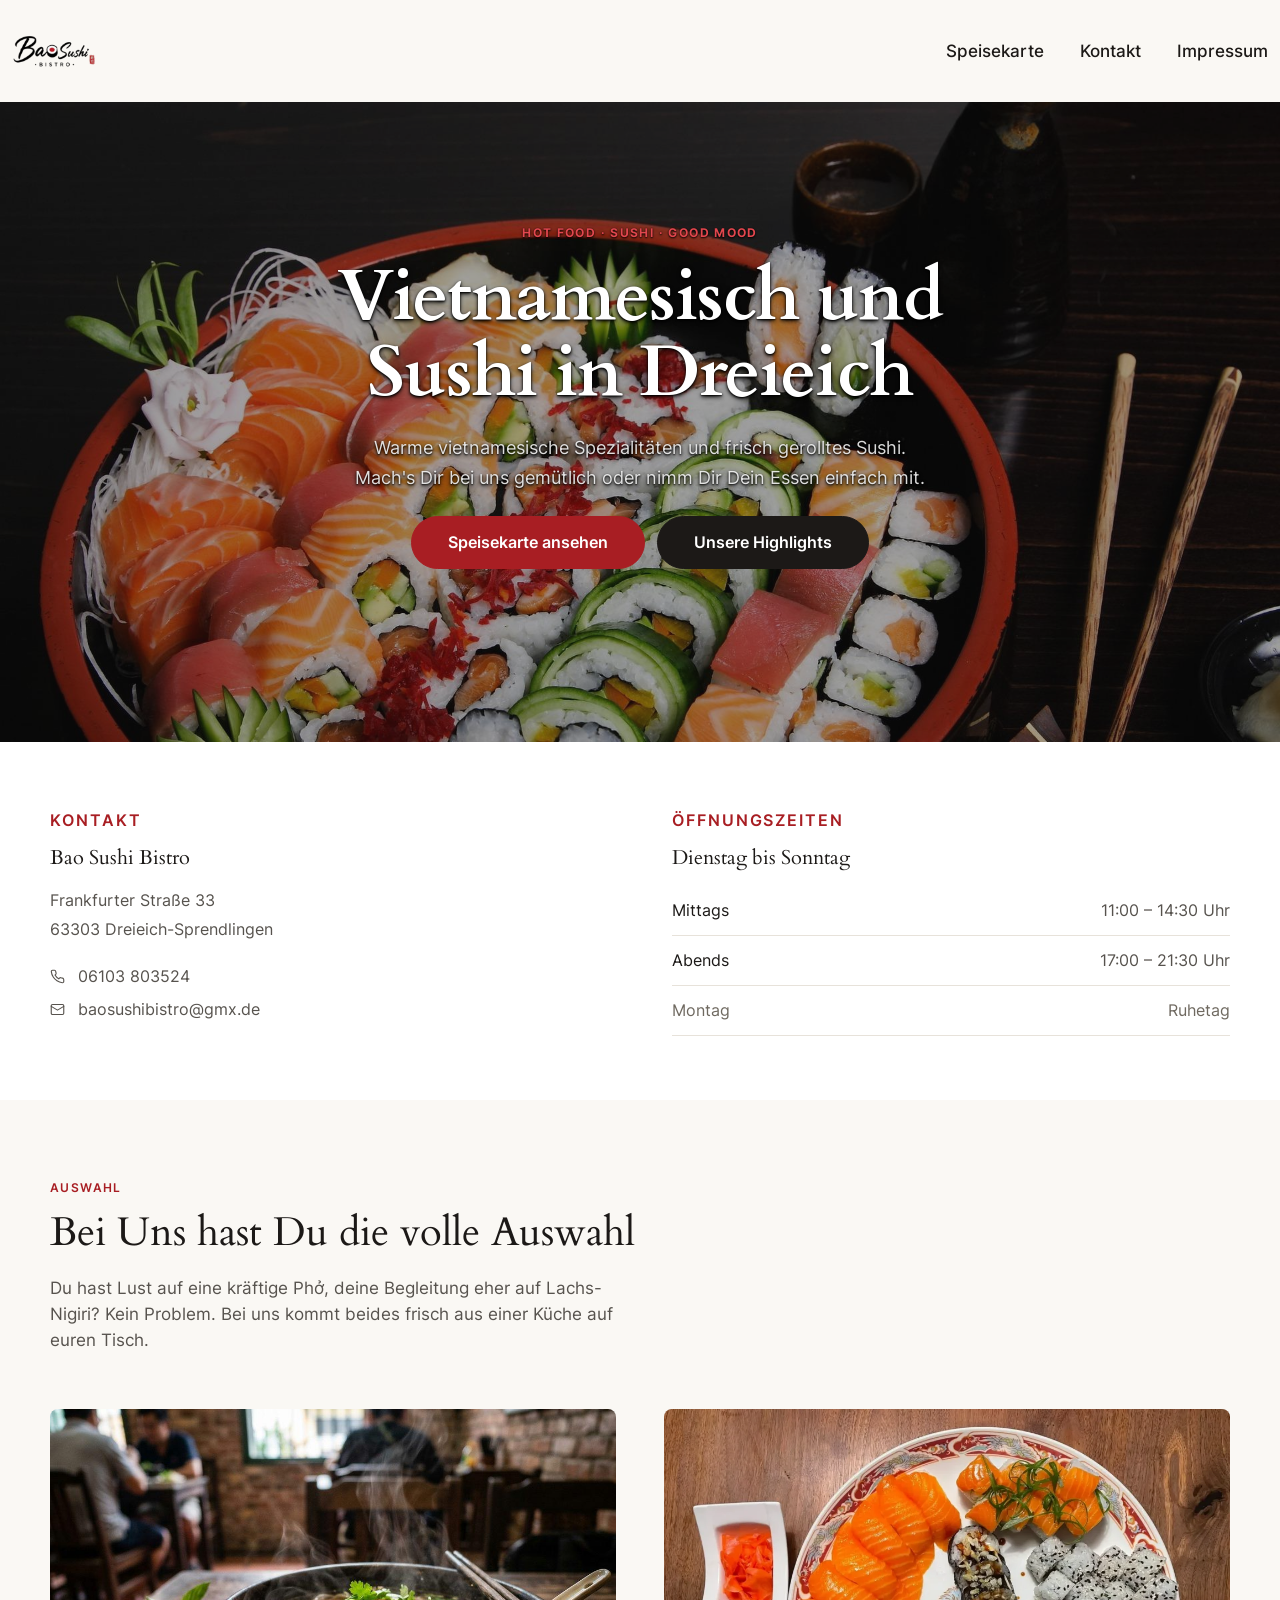
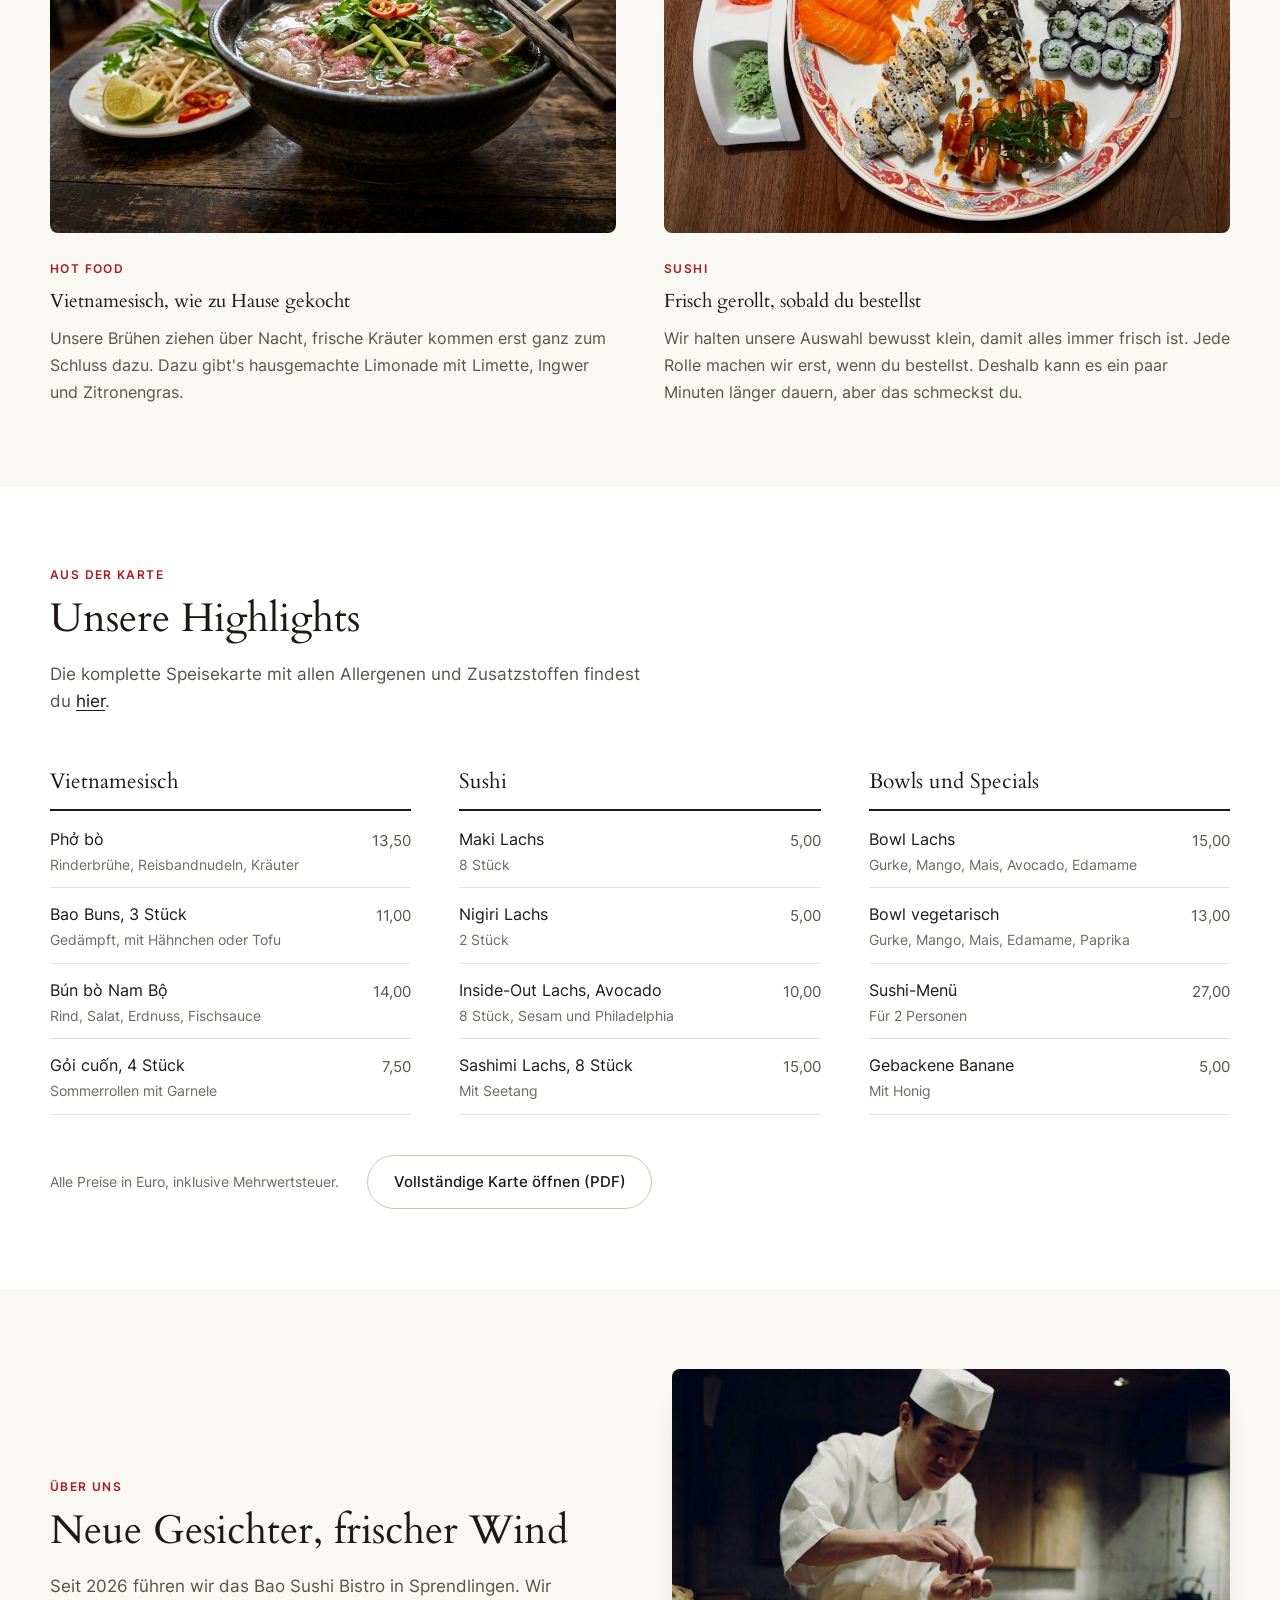
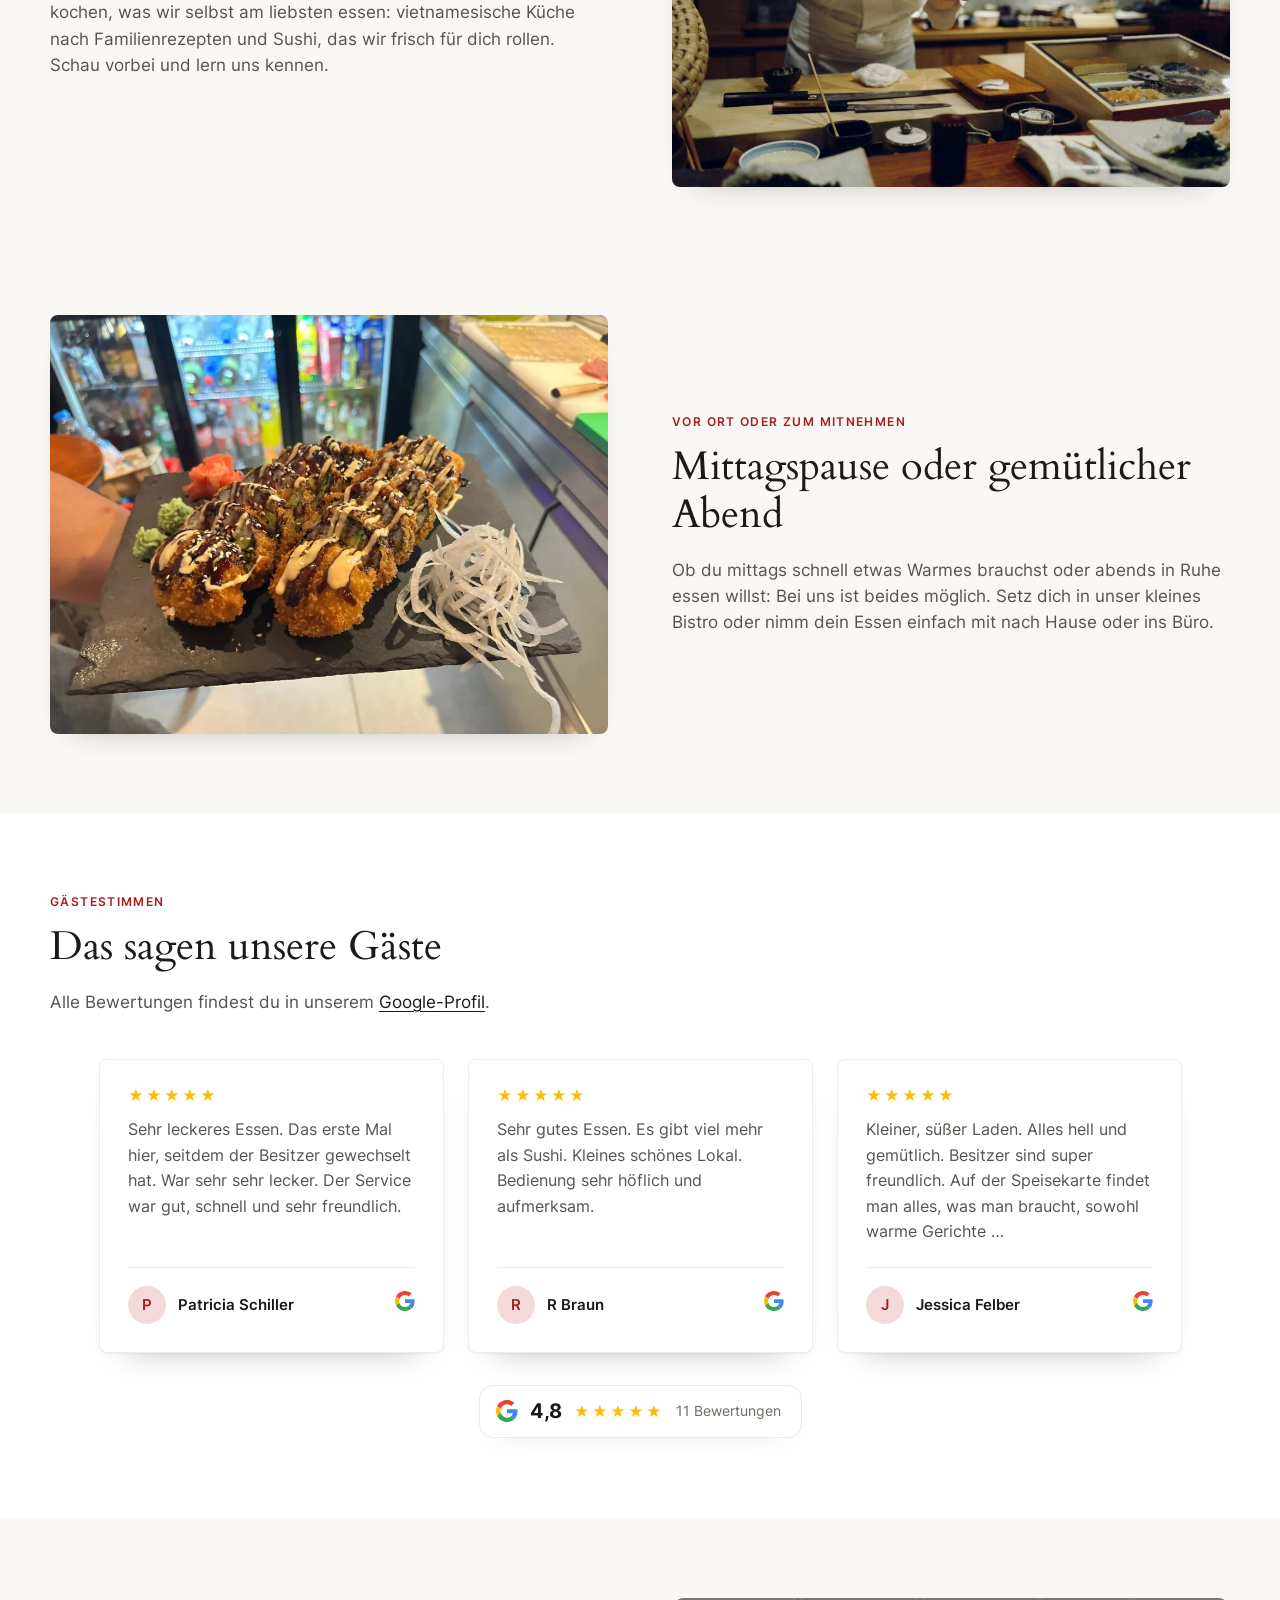
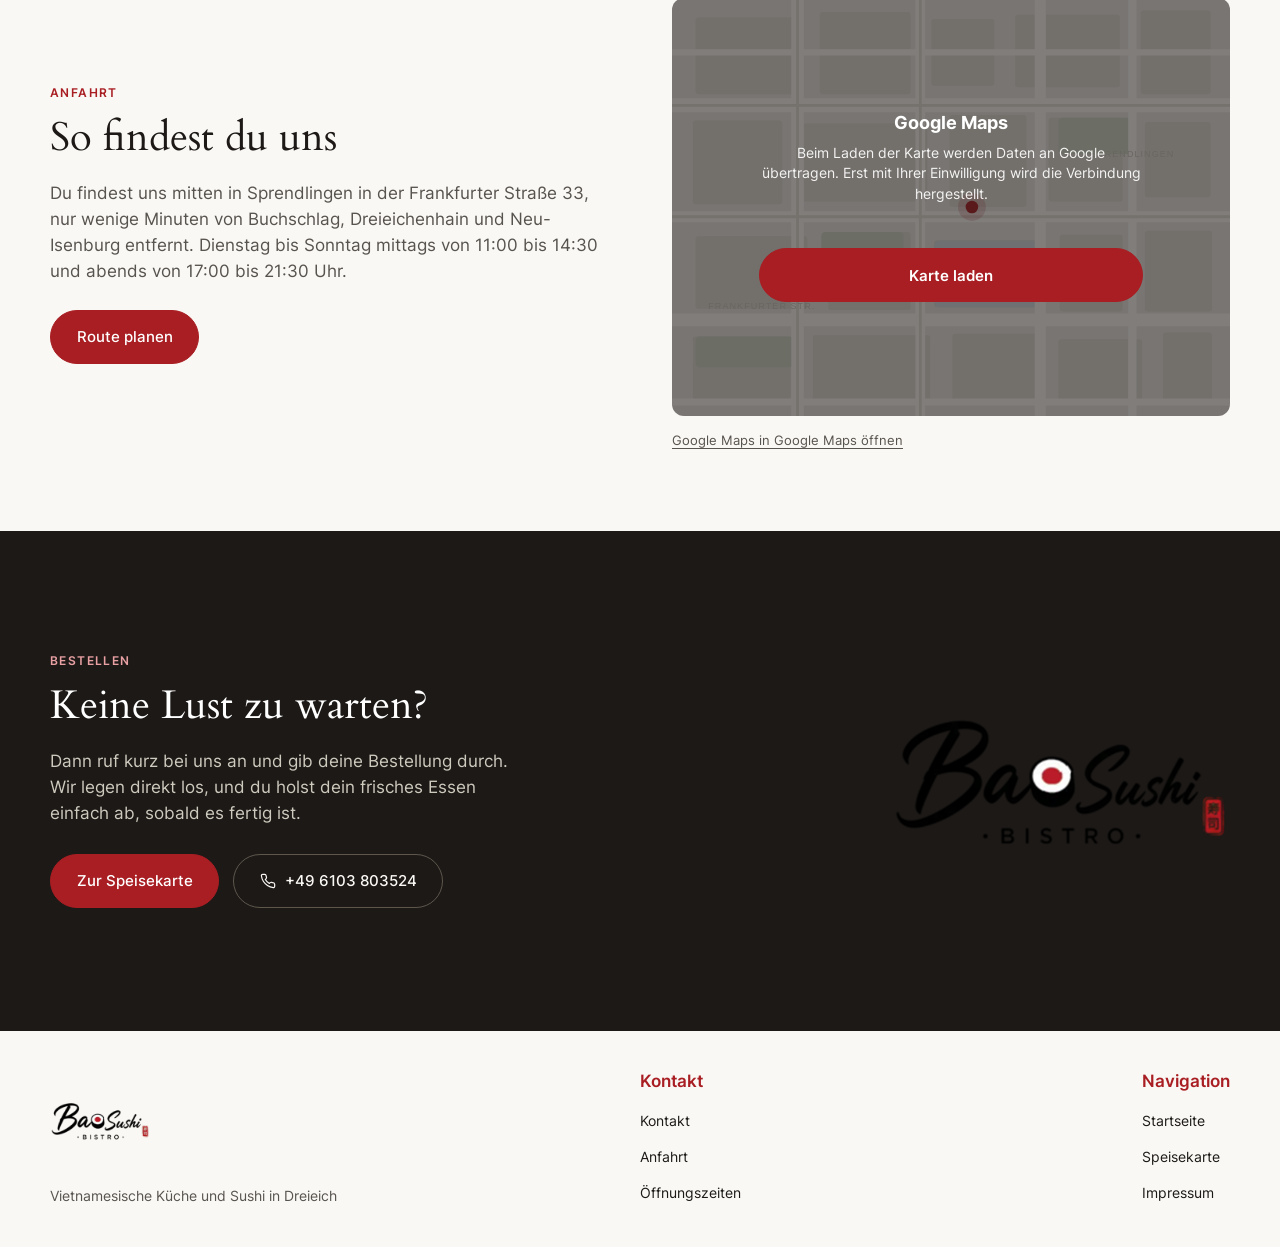
==== commit 21f28f9e: "footer and header update" ====
--- a/index.html
+++ b/index.html
@@ -139,7 +139,6 @@
     <div class="shell header-inner">
       <a class="brand" href="index.html" aria-label="Bao-Sushi – Startseite">
         <img src="assets/img/logo.png" width="84" height="84" alt="">
-        <span>Bao-Sushi</span>
       </a>
 
       <button class="nav-toggle" type="button" data-nav-toggle aria-expanded="false" aria-controls="site-nav" aria-label="Menü öffnen">
@@ -514,9 +513,8 @@
   <footer class="site-footer">
     <div class="shell footer__grid">
       <div class="footer__brand-block">
-        <a class="footer__brand" href="index.html">
+        <a class="footer__brand" href="index.html" aria-label="Bao-Sushi – Startseite">
           <img src="assets/img/logo.png" width="100" height="100" alt="">
-          <strong>Bao-Sushi</strong>
         </a>
         <p class="footer__tagline">Vietnamesische Küche und Sushi in Dreieich</p>
       </div>
--- a/css/styles.css
+++ b/css/styles.css
@@ -236,13 +236,6 @@
   width: 84px;
   height: 84px;
   object-fit: contain;
-}
-
-.brand span {
-  font-weight: 600;
-  font-size: 1.2rem;
-  line-height: 1.15;
-  letter-spacing: -0.01em;
 }
 
 .site-nav {
@@ -1303,11 +1296,6 @@
   object-fit: contain;
 }
 
-.footer__brand strong {
-  font-size: 1.05rem;
-  font-weight: 600;
-}
-
 .footer__tagline {
   margin: 14px 0 0;
   color: var(--contrast-2);
@@ -1438,10 +1426,6 @@
     visibility: visible;
   }
 
-  .brand span {
-    font-size: 0.9rem;
-  }
-
   .header-inner {
     padding-block: 0;
   }
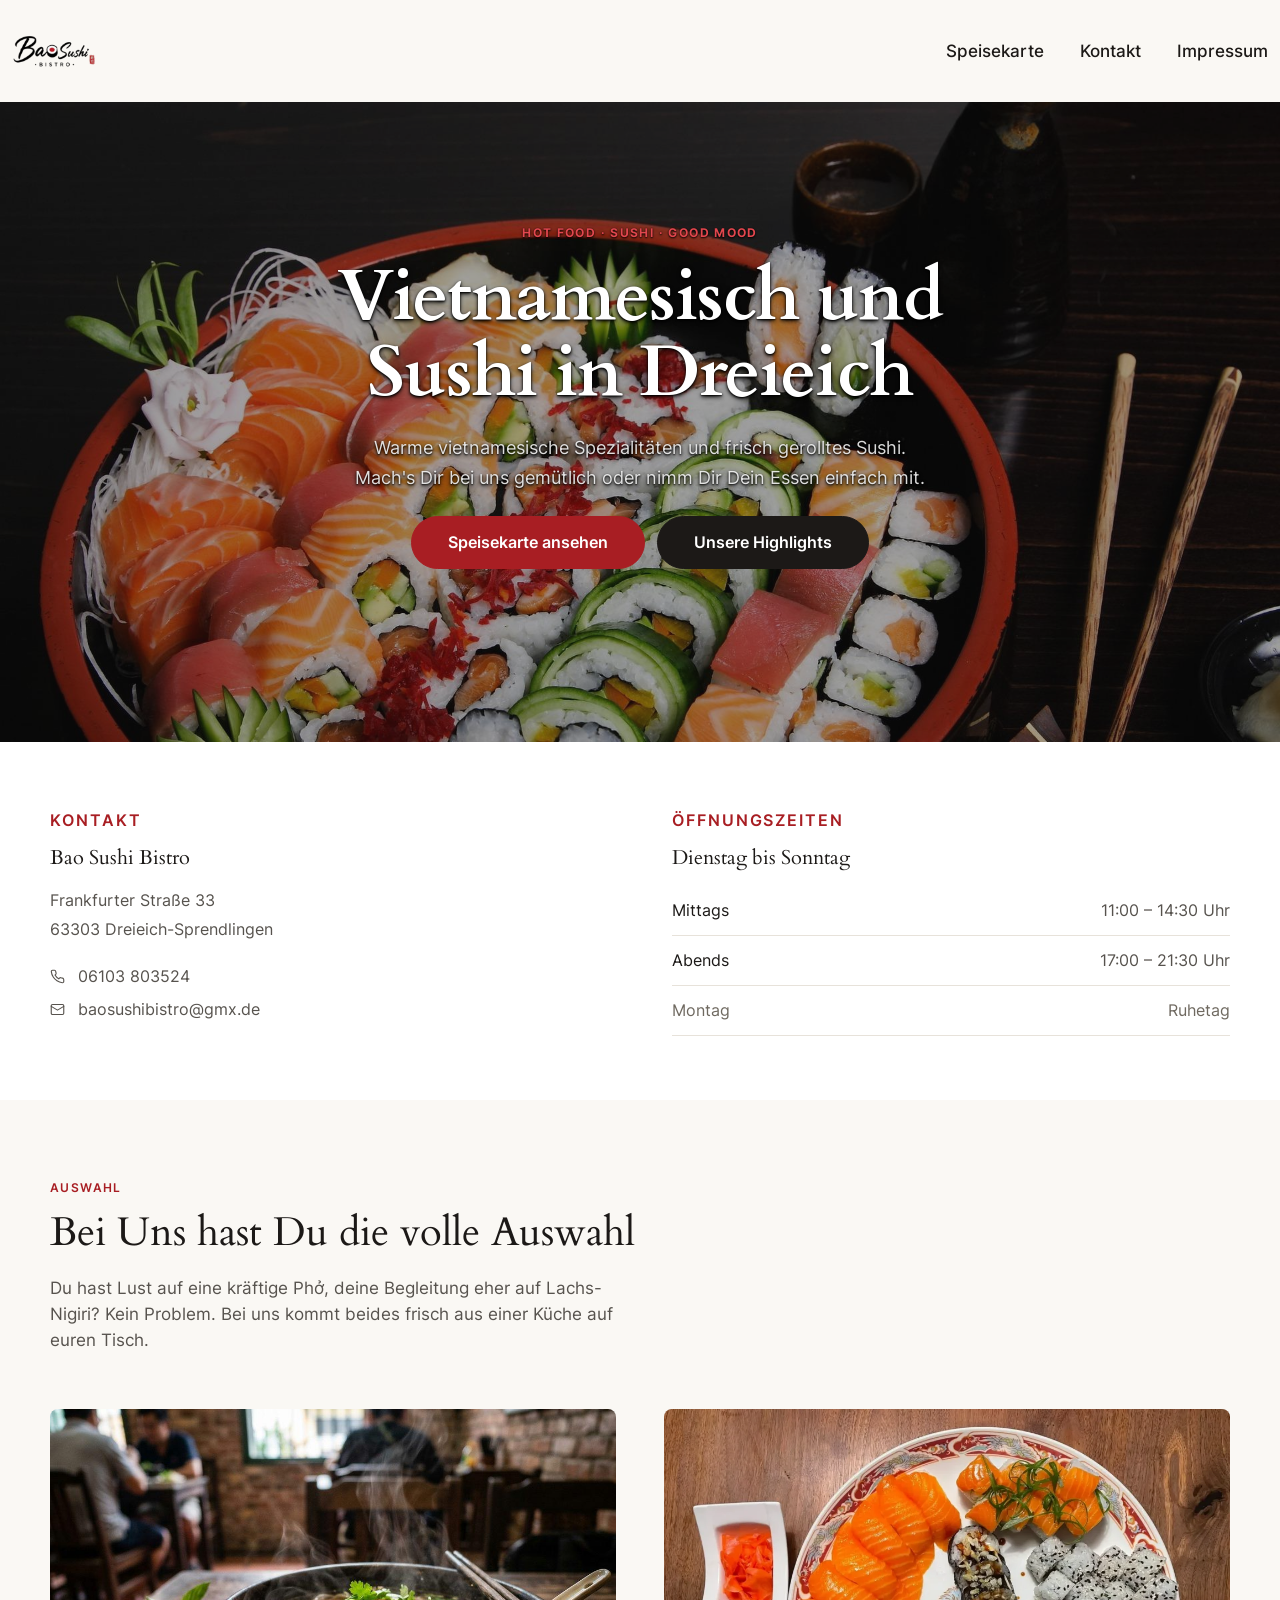
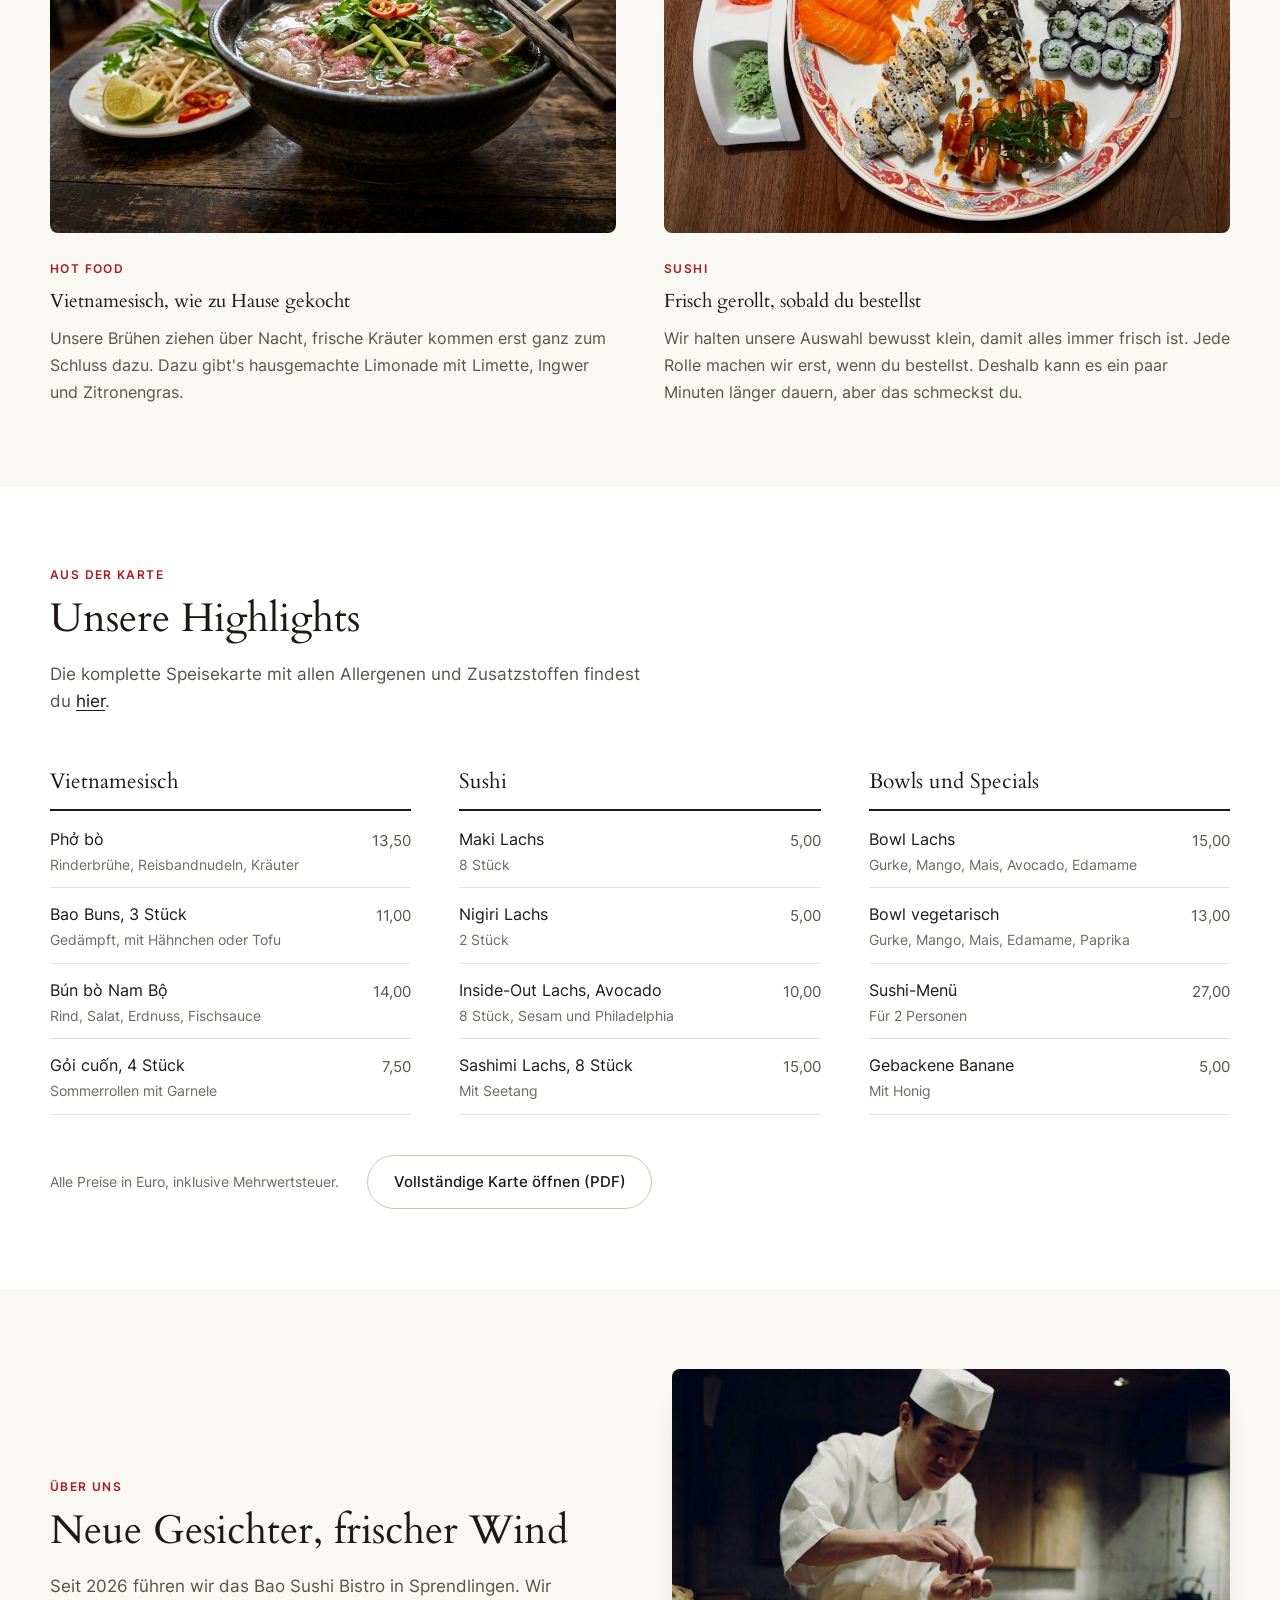
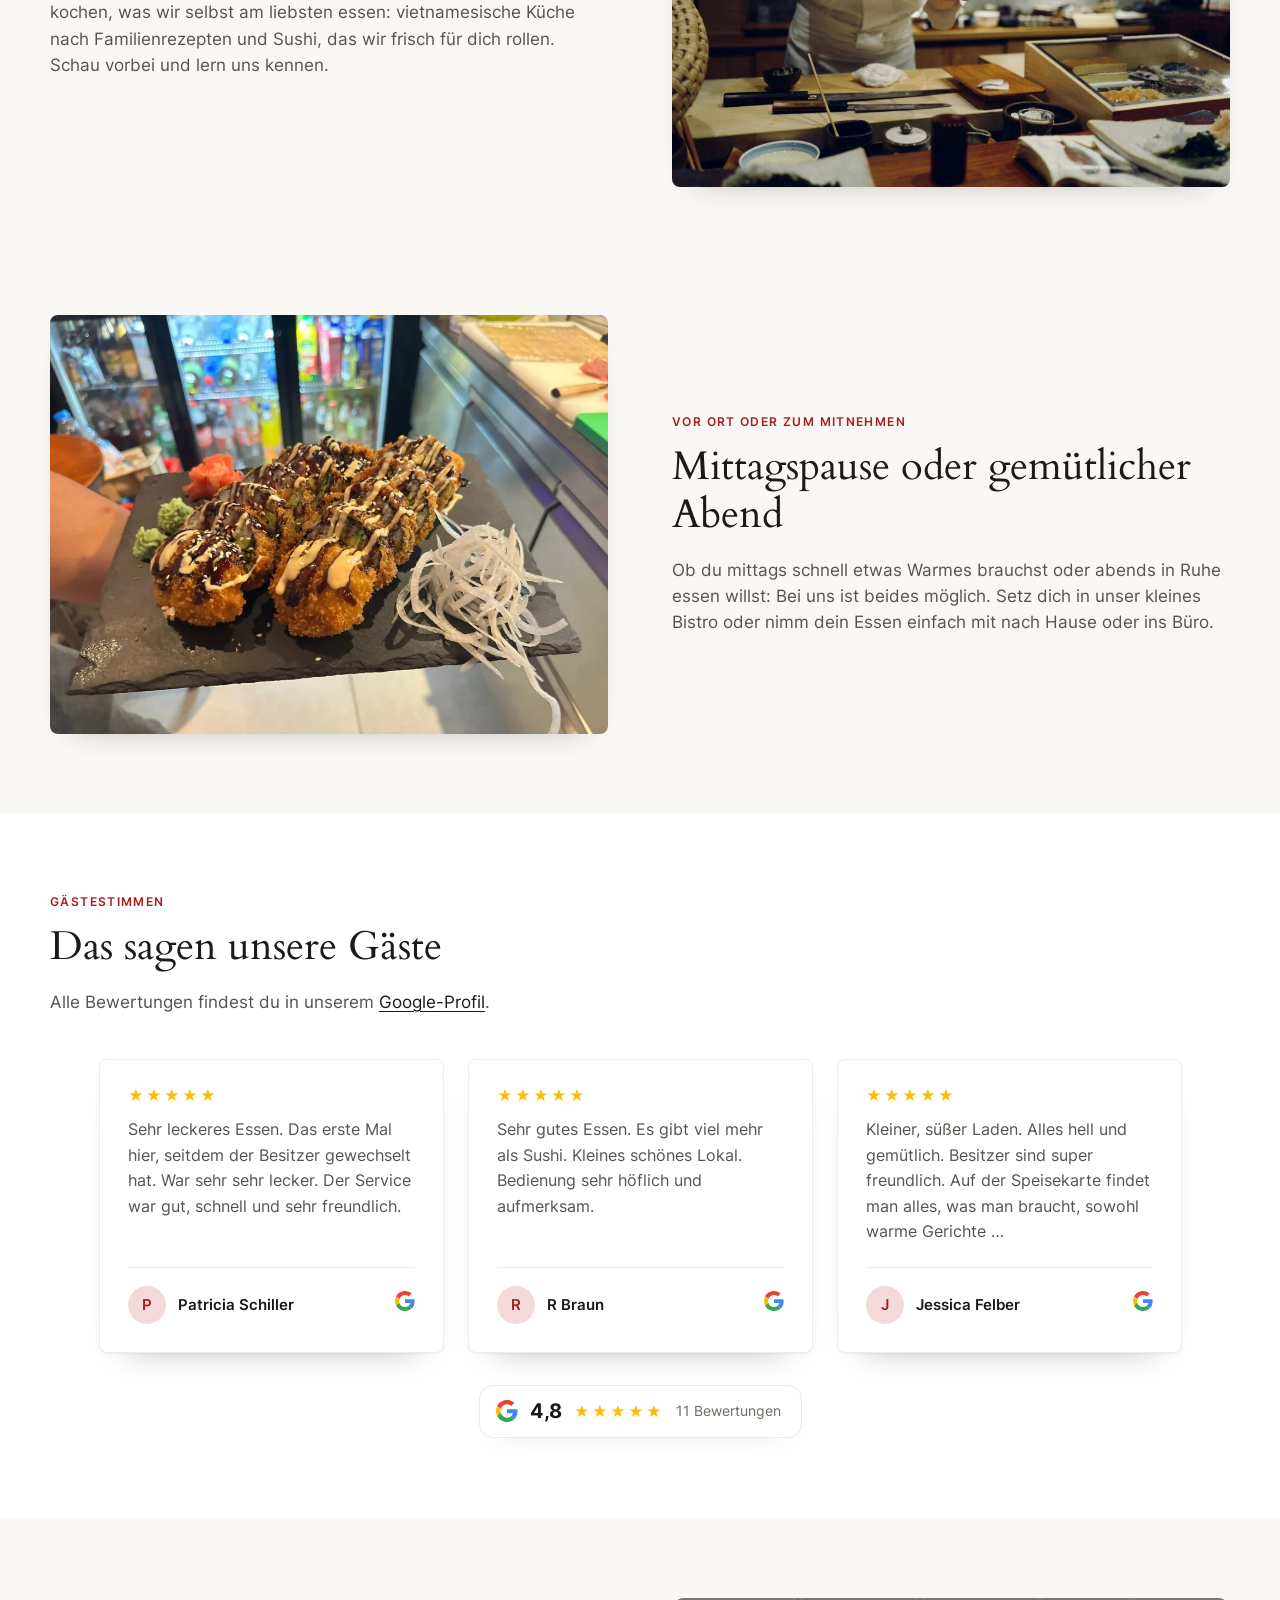
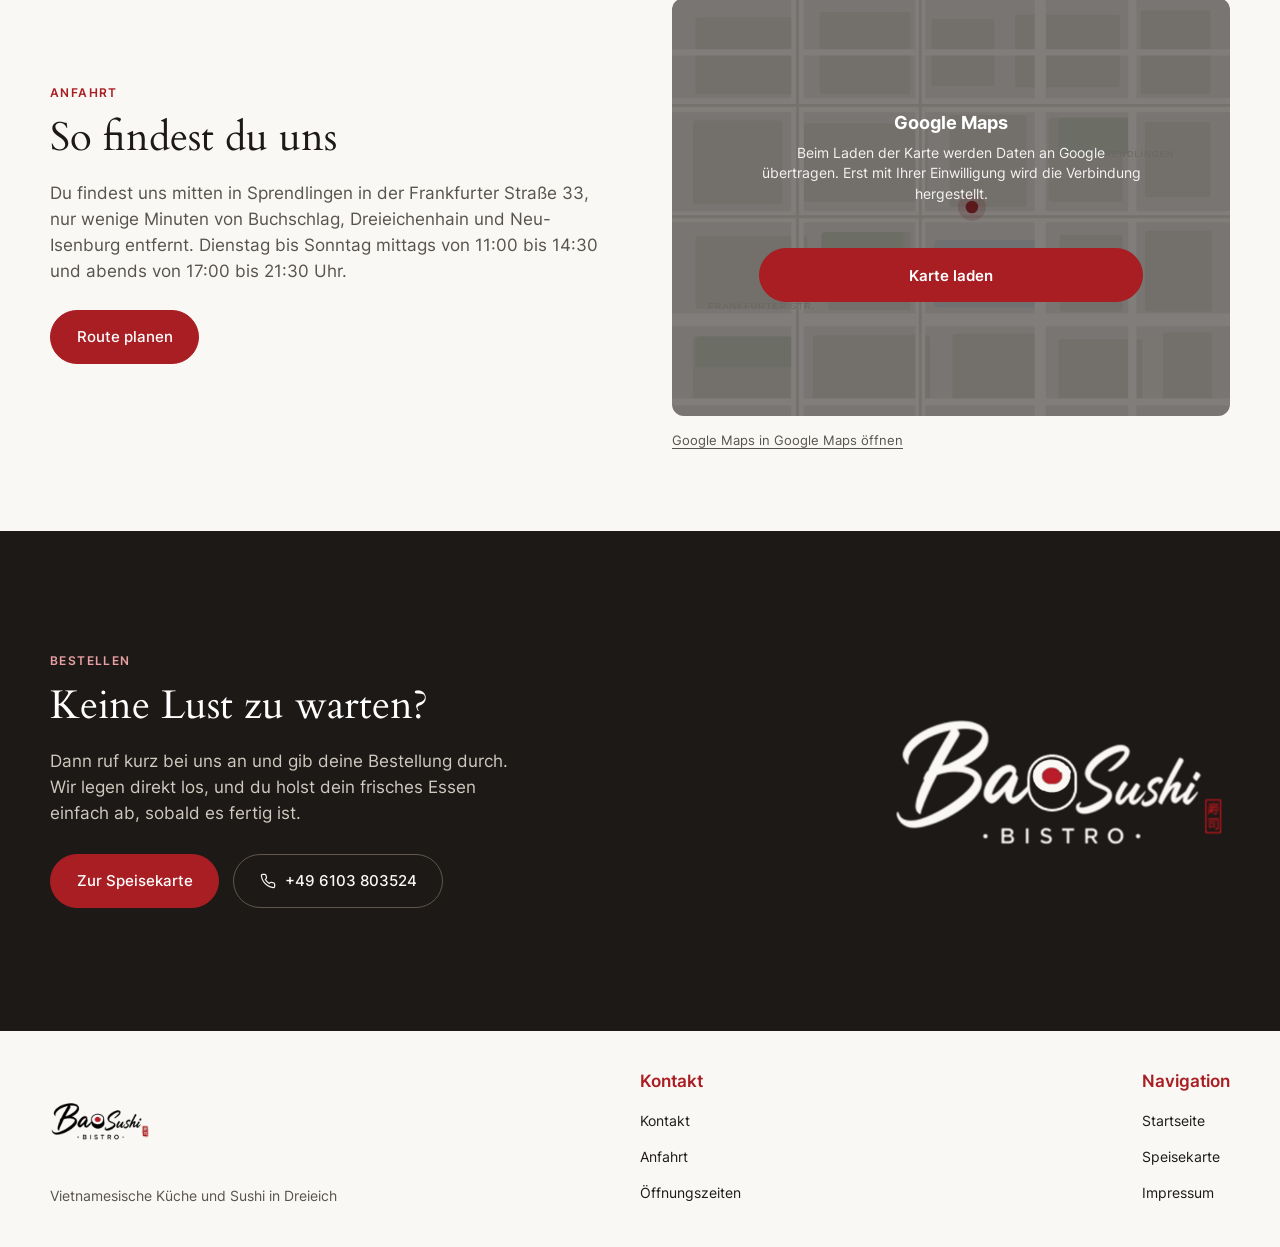
==== commit 972e28a3: "logo light" ====
--- a/index.html
+++ b/index.html
@@ -505,7 +505,7 @@
             </a>
           </div>
         </div>
-        <img class="cta__logo" src="assets/img/logo-big.png" width="1024" height="1024" alt="Bao-Sushi Bistro Logo" loading="lazy">
+        <img class="cta__logo" src="assets/img/logo-big-light.png" width="1024" height="1024" alt="Bao-Sushi Bistro Logo" loading="lazy">
       </div>
     </section>
   </main>
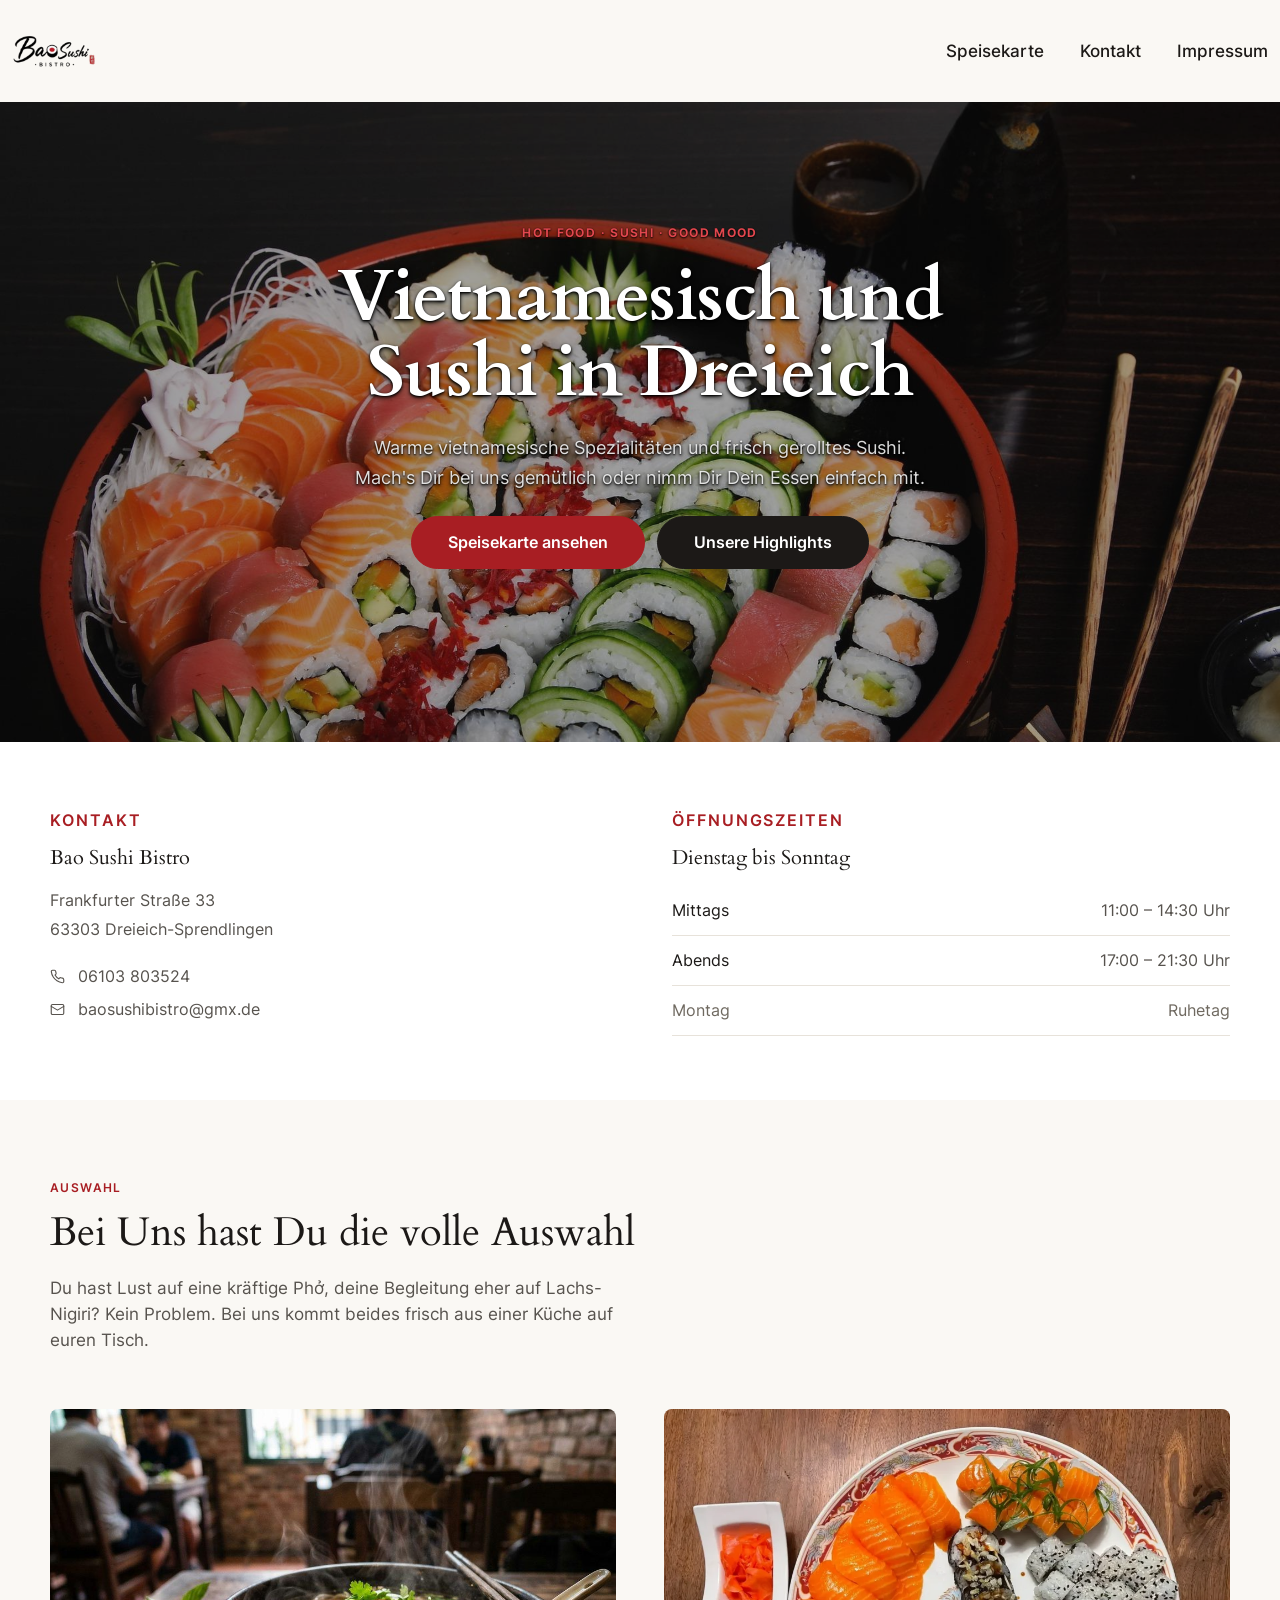
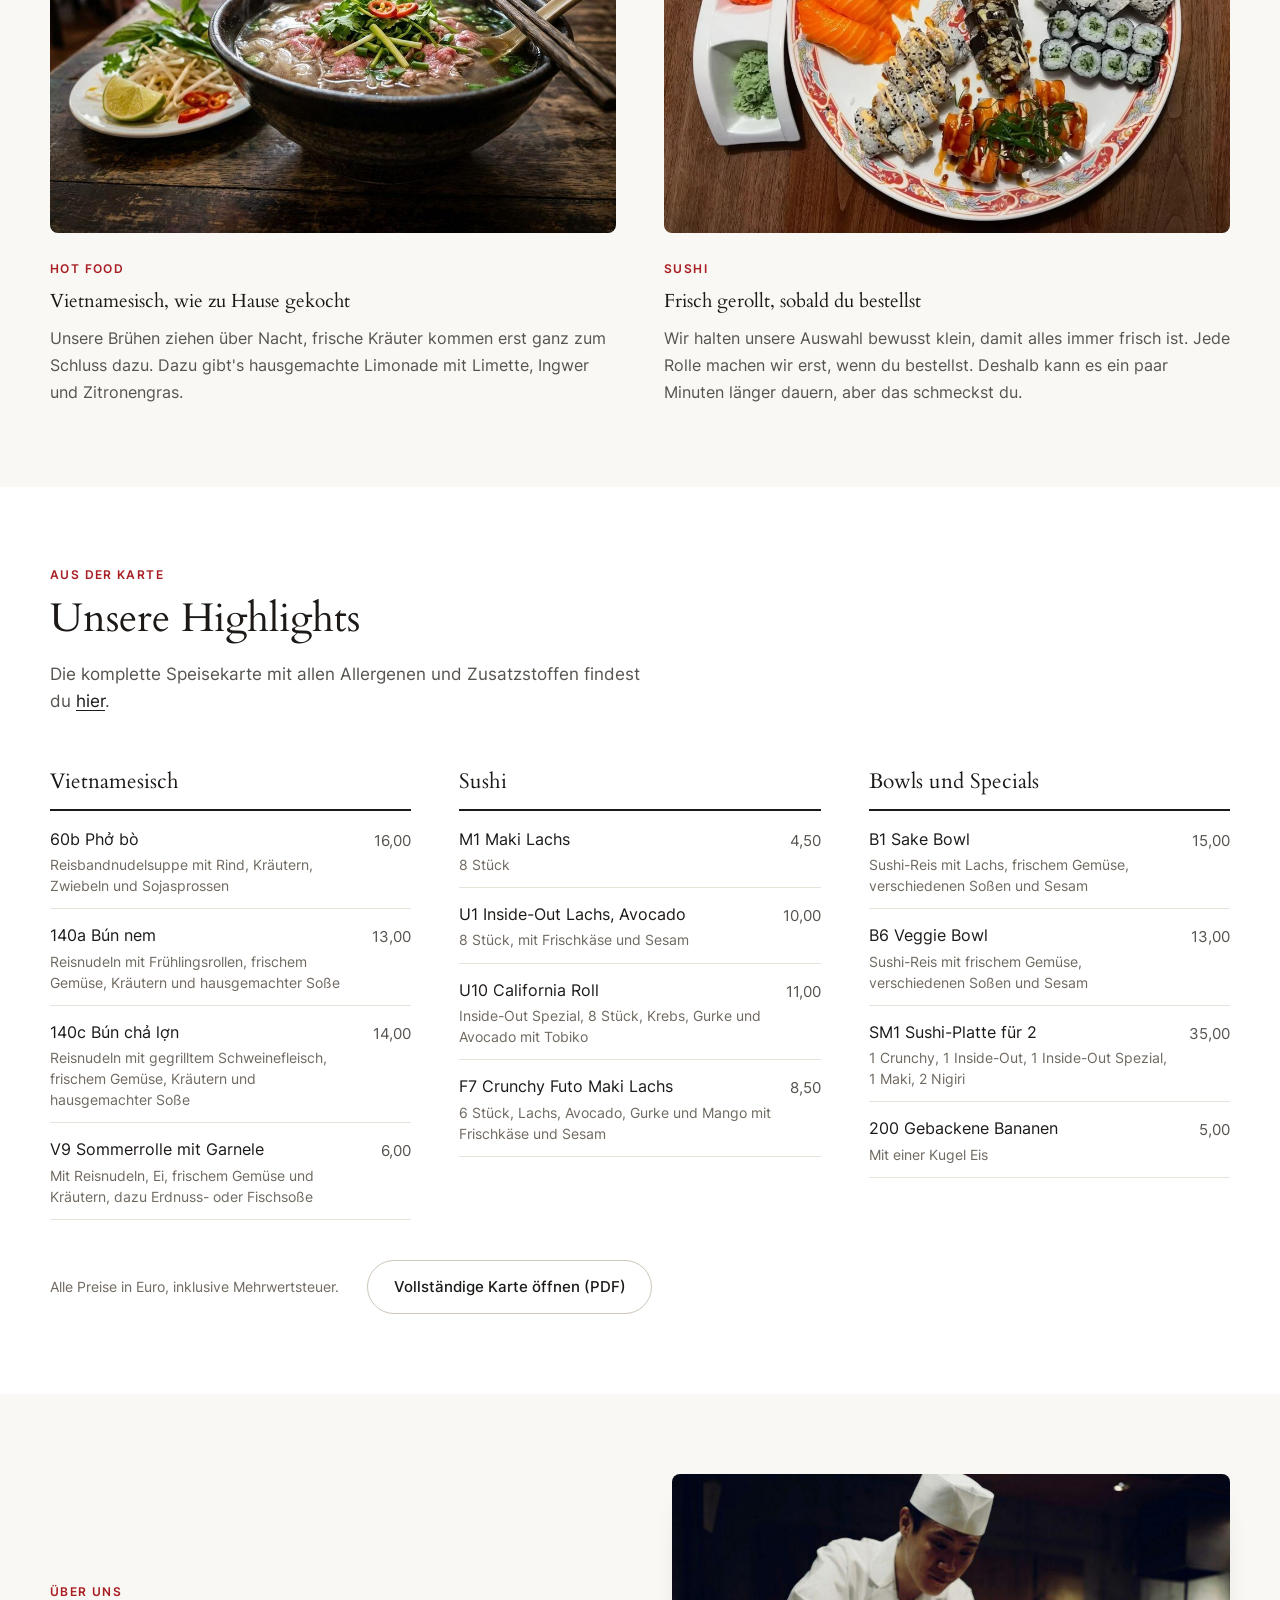
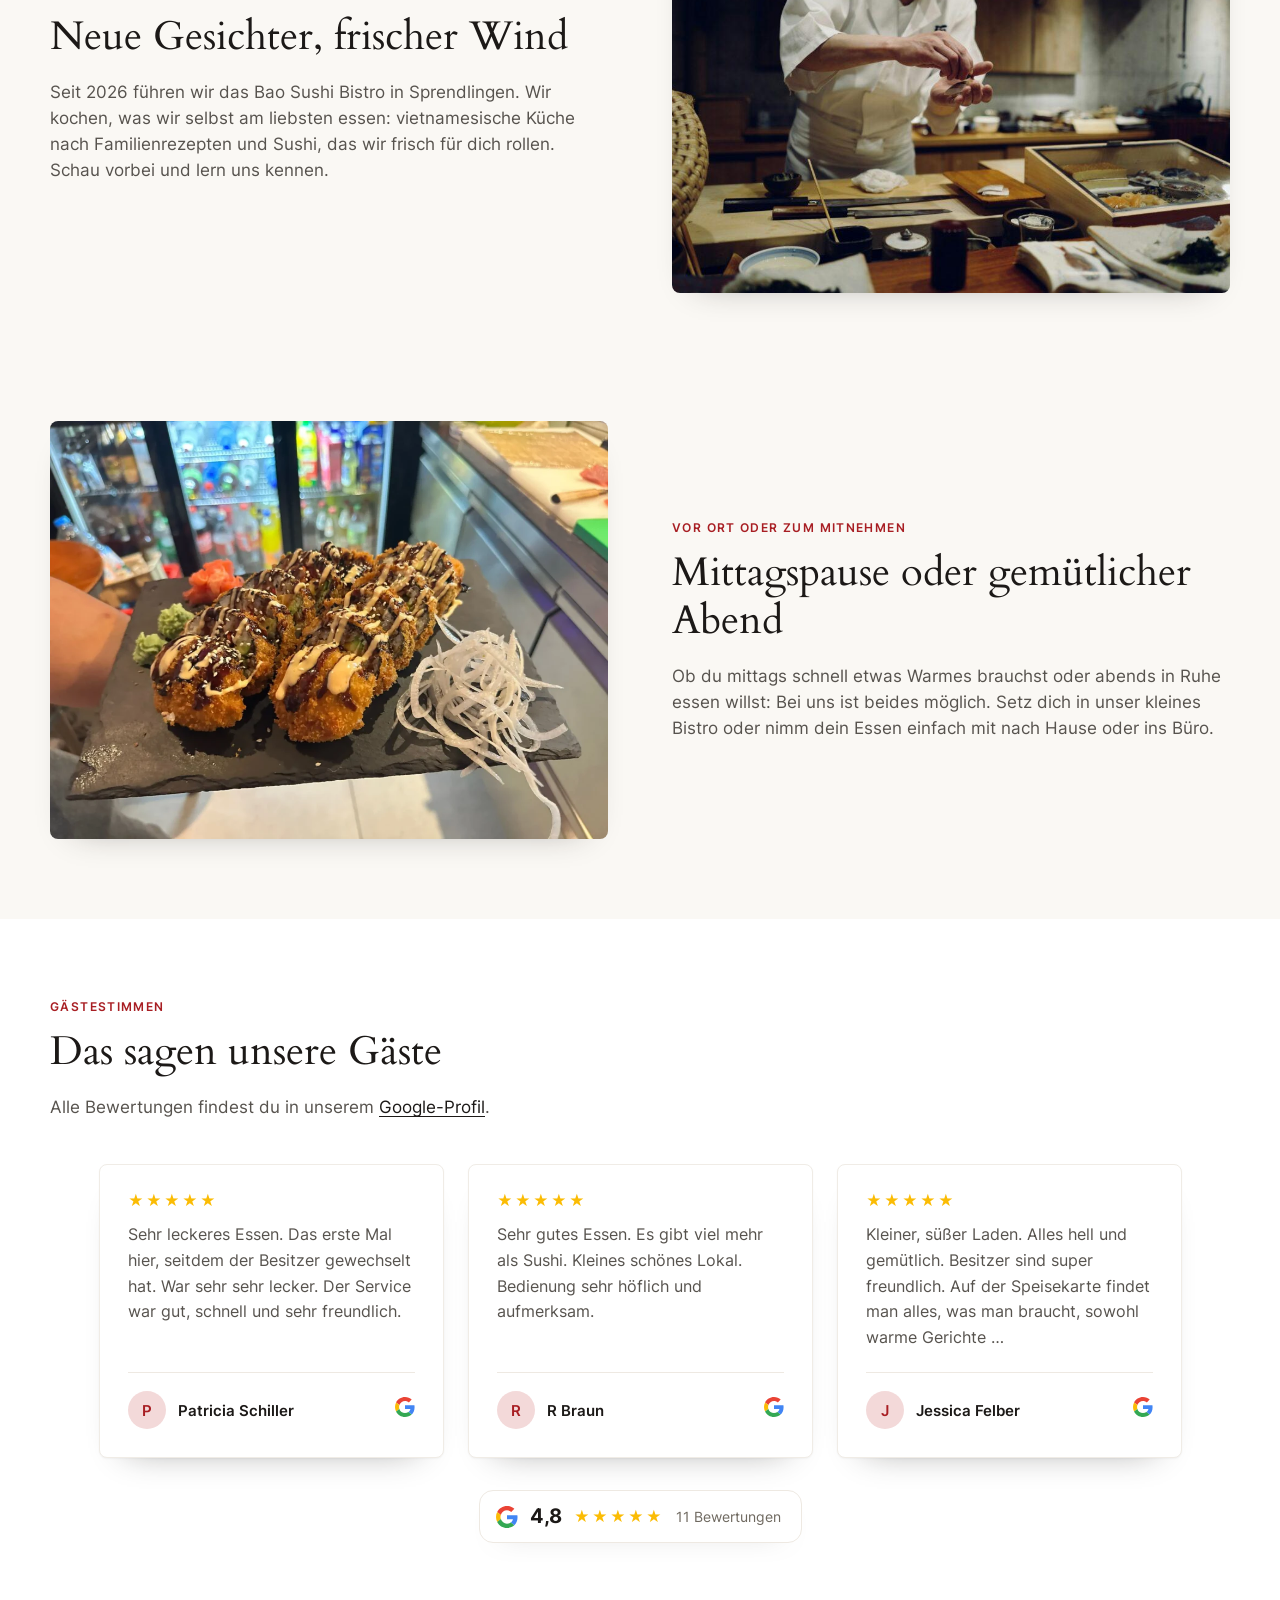
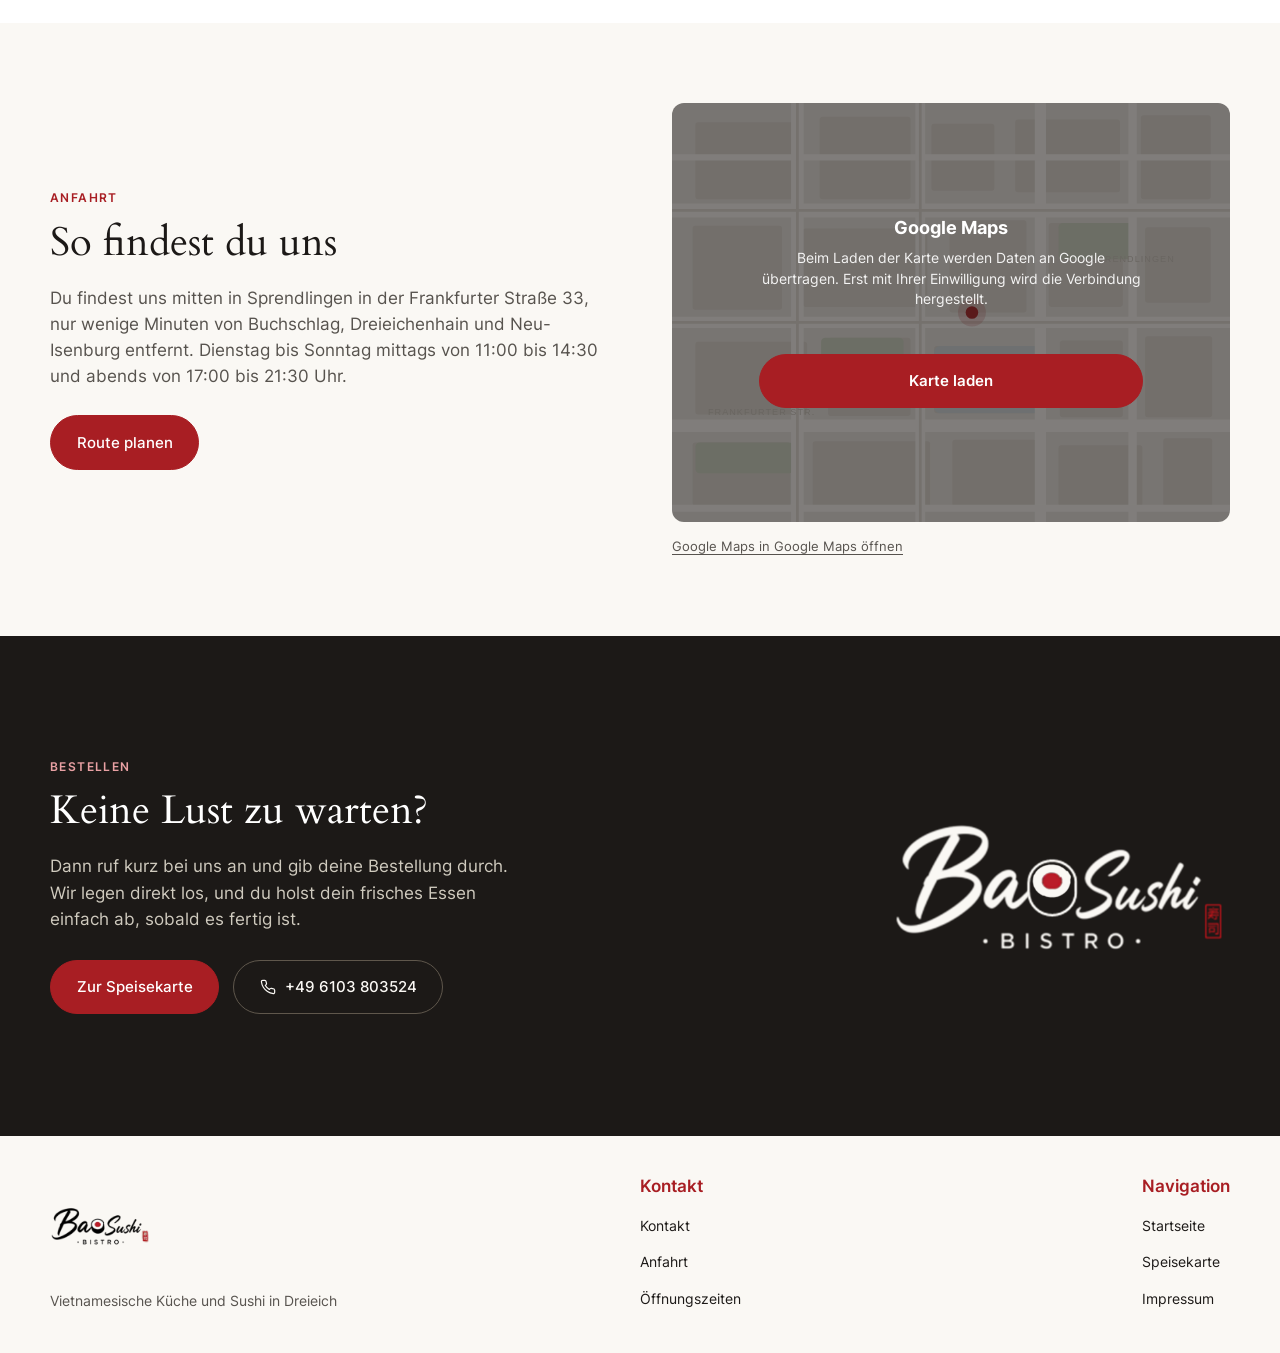
==== commit 65d9bbf8: "Highlights updates" ====
--- a/index.html
+++ b/index.html
@@ -257,31 +257,31 @@
             <h3>Vietnamesisch</h3>
             <div class="menu-item">
               <div>
-                <div class="menu-item__name">Phở bò</div>
-                <div class="menu-item__desc">Rinderbrühe, Reisbandnudeln, Kräuter</div>
-              </div>
-              <span class="menu-item__price">13,50</span>
-            </div>
-            <div class="menu-item">
-              <div>
-                <div class="menu-item__name">Bao Buns, 3 Stück</div>
-                <div class="menu-item__desc">Gedämpft, mit Hähnchen oder Tofu</div>
-              </div>
-              <span class="menu-item__price">11,00</span>
-            </div>
-            <div class="menu-item">
-              <div>
-                <div class="menu-item__name">Bún bò Nam Bộ</div>
-                <div class="menu-item__desc">Rind, Salat, Erdnuss, Fischsauce</div>
+                <div class="menu-item__name">60b Phở bò</div>
+                <div class="menu-item__desc">Reisbandnudelsuppe mit Rind, Kräutern, Zwiebeln und Sojasprossen</div>
+              </div>
+              <span class="menu-item__price">16,00</span>
+            </div>
+            <div class="menu-item">
+              <div>
+                <div class="menu-item__name">140a Bún nem</div>
+                <div class="menu-item__desc">Reisnudeln mit Frühlingsrollen, frischem Gemüse, Kräutern und hausgemachter Soße</div>
+              </div>
+              <span class="menu-item__price">13,00</span>
+            </div>
+            <div class="menu-item">
+              <div>
+                <div class="menu-item__name">140c Bún chả lợn</div>
+                <div class="menu-item__desc">Reisnudeln mit gegrilltem Schweinefleisch, frischem Gemüse, Kräutern und hausgemachter Soße</div>
               </div>
               <span class="menu-item__price">14,00</span>
             </div>
             <div class="menu-item">
               <div>
-                <div class="menu-item__name">Gỏi cuốn, 4 Stück</div>
-                <div class="menu-item__desc">Sommerrollen mit Garnele</div>
-              </div>
-              <span class="menu-item__price">7,50</span>
+                <div class="menu-item__name">V9 Sommerrolle mit Garnele</div>
+                <div class="menu-item__desc">Mit Reisnudeln, Ei, frischem Gemüse und Kräutern, dazu Erdnuss- oder Fischsoße</div>
+              </div>
+              <span class="menu-item__price">6,00</span>
             </div>
           </div>
 
@@ -289,31 +289,31 @@
             <h3>Sushi</h3>
             <div class="menu-item">
               <div>
-                <div class="menu-item__name">Maki Lachs</div>
+                <div class="menu-item__name">M1 Maki Lachs</div>
                 <div class="menu-item__desc">8 Stück</div>
               </div>
-              <span class="menu-item__price">5,00</span>
-            </div>
-            <div class="menu-item">
-              <div>
-                <div class="menu-item__name">Nigiri Lachs</div>
-                <div class="menu-item__desc">2 Stück</div>
-              </div>
-              <span class="menu-item__price">5,00</span>
-            </div>
-            <div class="menu-item">
-              <div>
-                <div class="menu-item__name">Inside-Out Lachs, Avocado</div>
-                <div class="menu-item__desc">8 Stück, Sesam und Philadelphia</div>
+              <span class="menu-item__price">4,50</span>
+            </div>
+            <div class="menu-item">
+              <div>
+                <div class="menu-item__name">U1 Inside-Out Lachs, Avocado</div>
+                <div class="menu-item__desc">8 Stück, mit Frischkäse und Sesam</div>
               </div>
               <span class="menu-item__price">10,00</span>
             </div>
             <div class="menu-item">
               <div>
-                <div class="menu-item__name">Sashimi Lachs, 8 Stück</div>
-                <div class="menu-item__desc">Mit Seetang</div>
-              </div>
-              <span class="menu-item__price">15,00</span>
+                <div class="menu-item__name">U10 California Roll</div>
+                <div class="menu-item__desc">Inside-Out Spezial, 8 Stück, Krebs, Gurke und Avocado mit Tobiko</div>
+              </div>
+              <span class="menu-item__price">11,00</span>
+            </div>
+            <div class="menu-item">
+              <div>
+                <div class="menu-item__name">F7 Crunchy Futo Maki Lachs</div>
+                <div class="menu-item__desc">6 Stück, Lachs, Avocado, Gurke und Mango mit Frischkäse und Sesam</div>
+              </div>
+              <span class="menu-item__price">8,50</span>
             </div>
           </div>
 
@@ -321,29 +321,29 @@
             <h3>Bowls und Specials</h3>
             <div class="menu-item">
               <div>
-                <div class="menu-item__name">Bowl Lachs</div>
-                <div class="menu-item__desc">Gurke, Mango, Mais, Avocado, Edamame</div>
+                <div class="menu-item__name">B1 Sake Bowl</div>
+                <div class="menu-item__desc">Sushi-Reis mit Lachs, frischem Gemüse, verschiedenen Soßen und Sesam</div>
               </div>
               <span class="menu-item__price">15,00</span>
             </div>
             <div class="menu-item">
               <div>
-                <div class="menu-item__name">Bowl vegetarisch</div>
-                <div class="menu-item__desc">Gurke, Mango, Mais, Edamame, Paprika</div>
+                <div class="menu-item__name">B6 Veggie Bowl</div>
+                <div class="menu-item__desc">Sushi-Reis mit frischem Gemüse, verschiedenen Soßen und Sesam</div>
               </div>
               <span class="menu-item__price">13,00</span>
             </div>
             <div class="menu-item">
               <div>
-                <div class="menu-item__name">Sushi-Menü</div>
-                <div class="menu-item__desc">Für 2 Personen</div>
-              </div>
-              <span class="menu-item__price">27,00</span>
-            </div>
-            <div class="menu-item">
-              <div>
-                <div class="menu-item__name">Gebackene Banane</div>
-                <div class="menu-item__desc">Mit Honig</div>
+                <div class="menu-item__name">SM1 Sushi-Platte für 2</div>
+                <div class="menu-item__desc">1 Crunchy, 1 Inside-Out, 1 Inside-Out Spezial, 1 Maki, 2 Nigiri</div>
+              </div>
+              <span class="menu-item__price">35,00</span>
+            </div>
+            <div class="menu-item">
+              <div>
+                <div class="menu-item__name">200 Gebackene Bananen</div>
+                <div class="menu-item__desc">Mit einer Kugel Eis</div>
               </div>
               <span class="menu-item__price">5,00</span>
             </div>
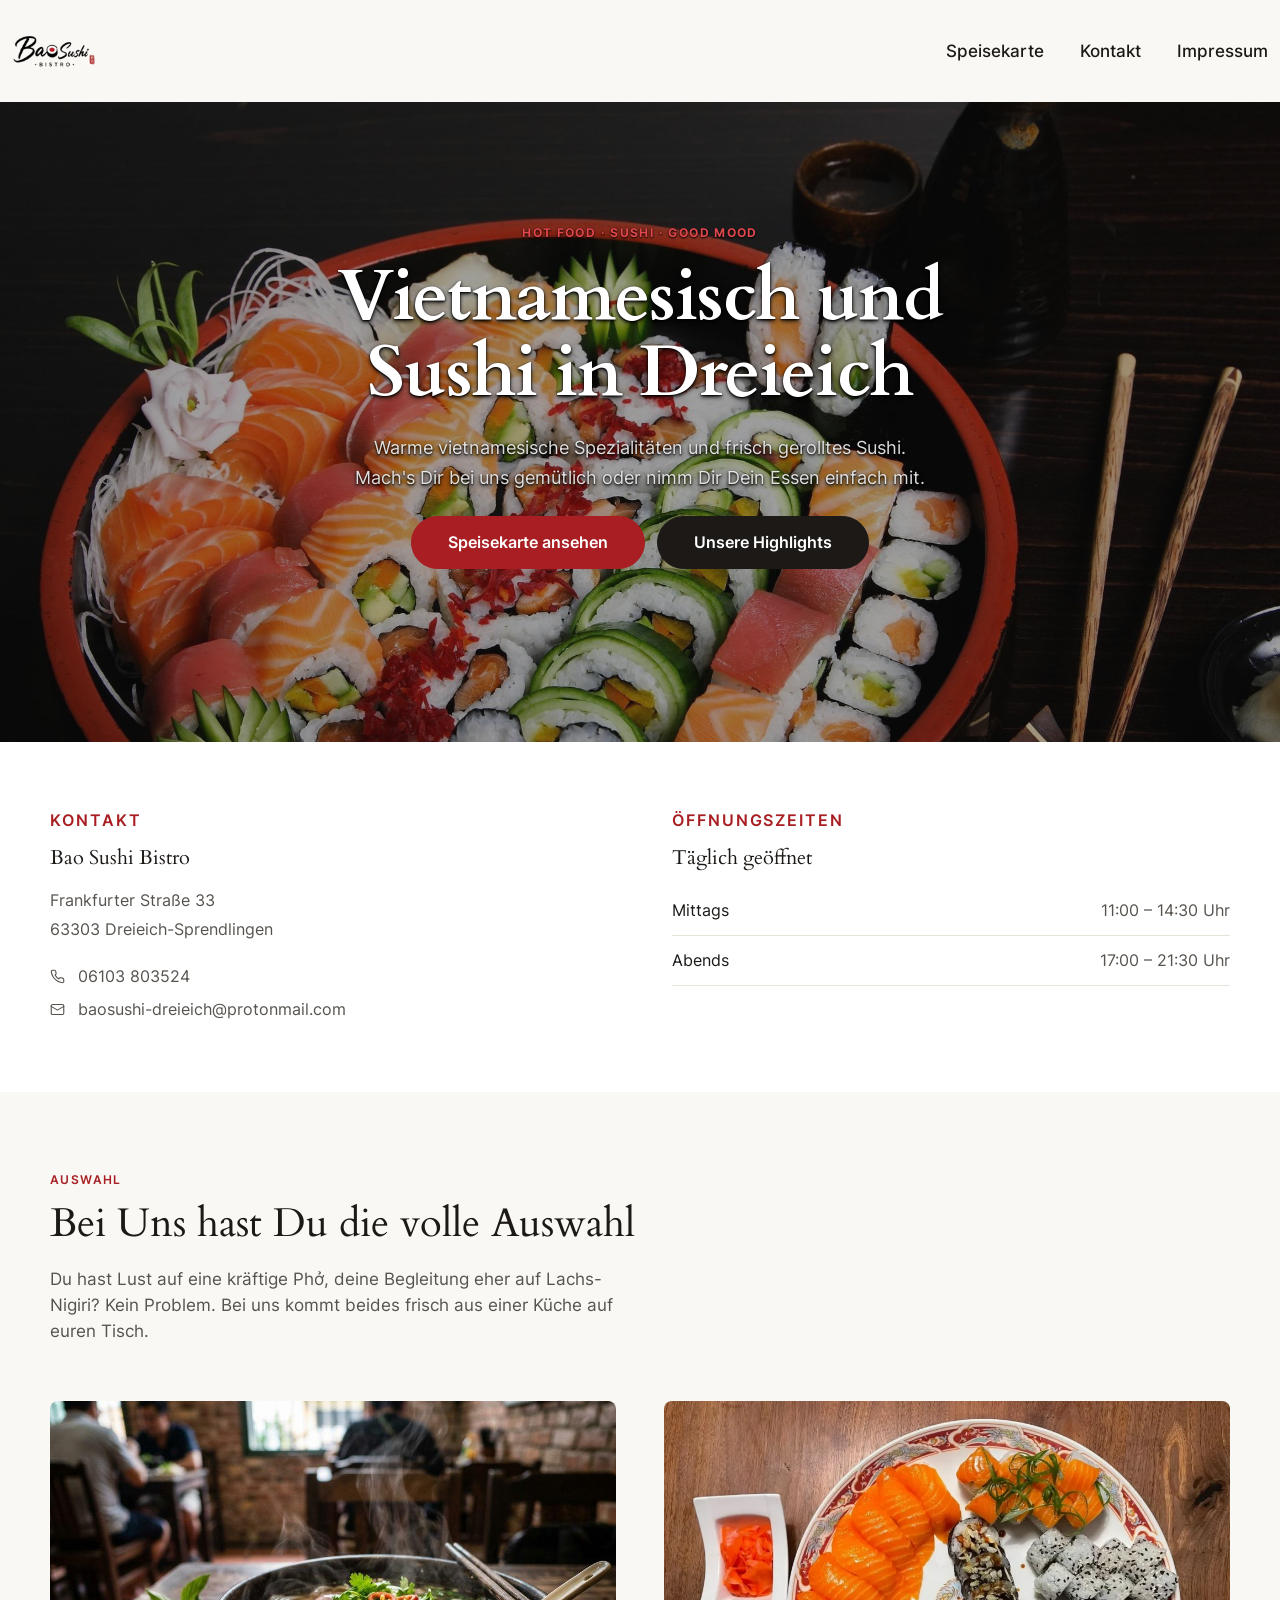
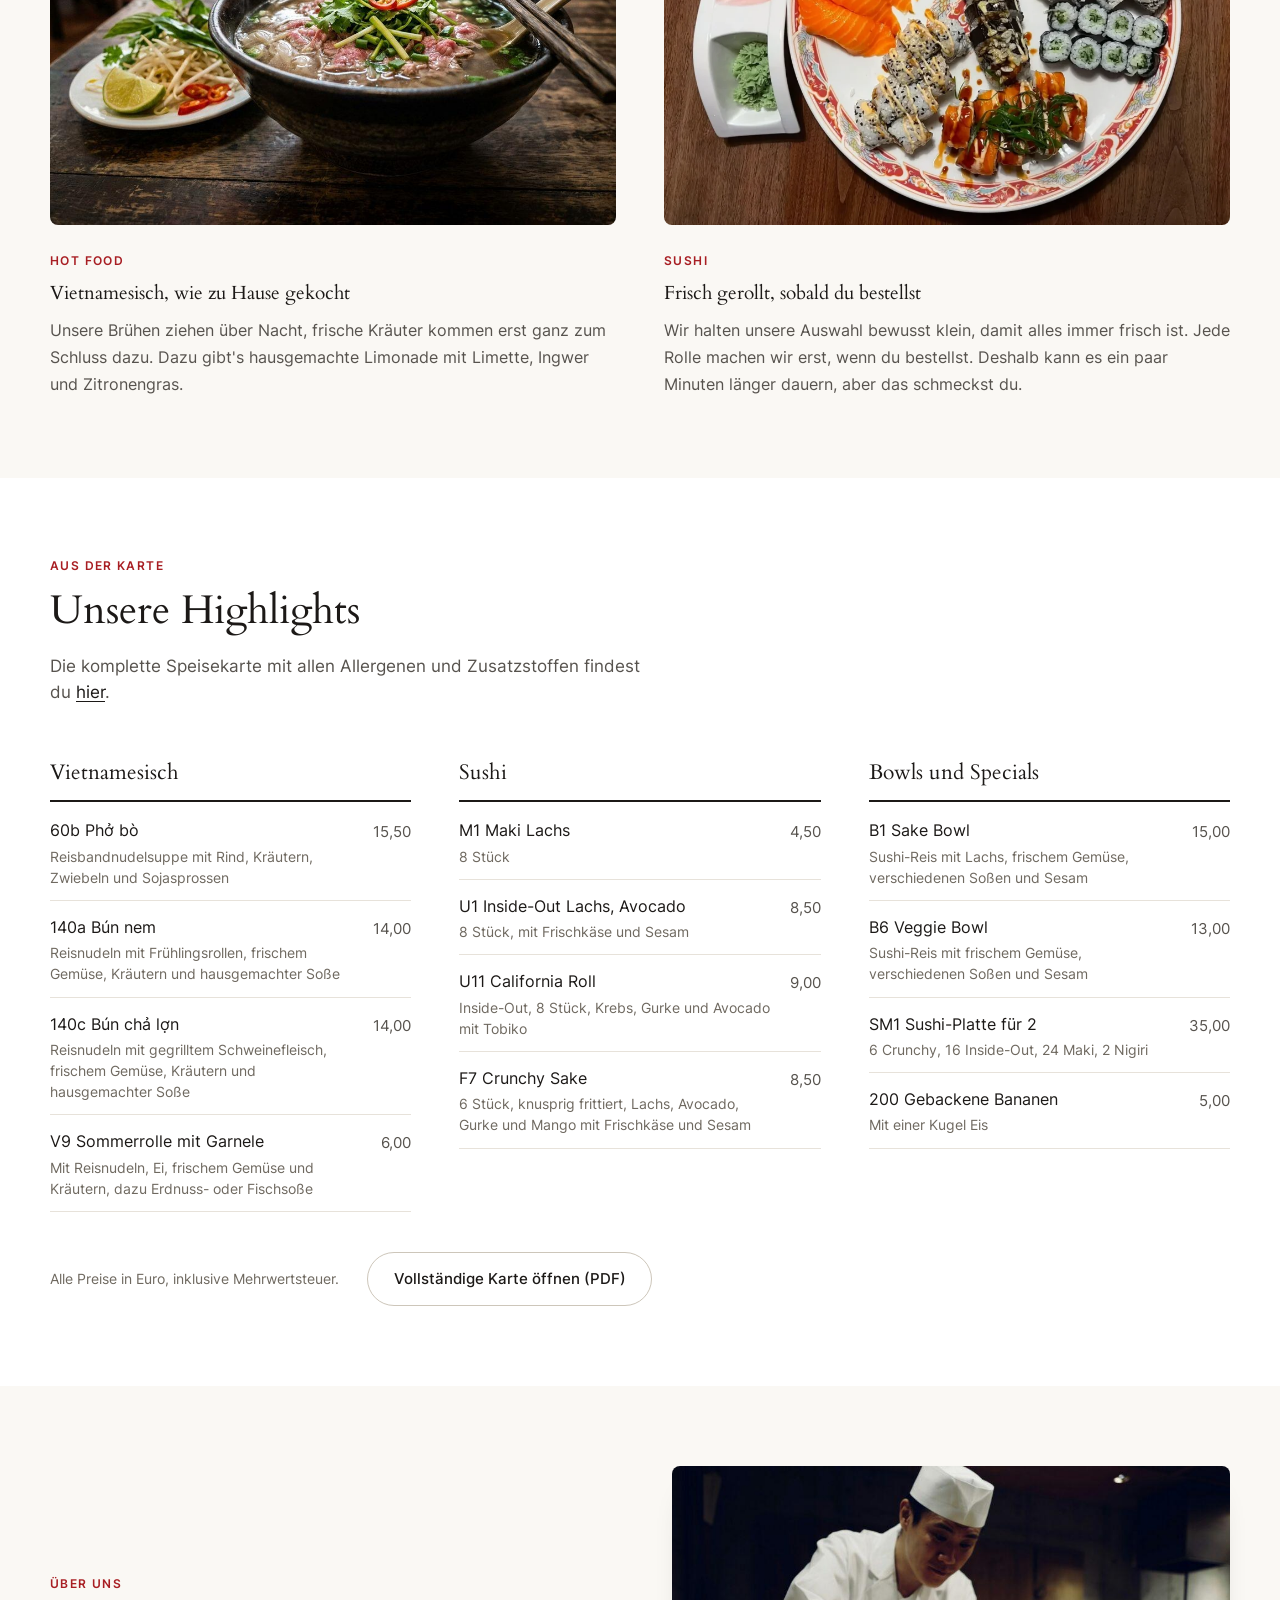
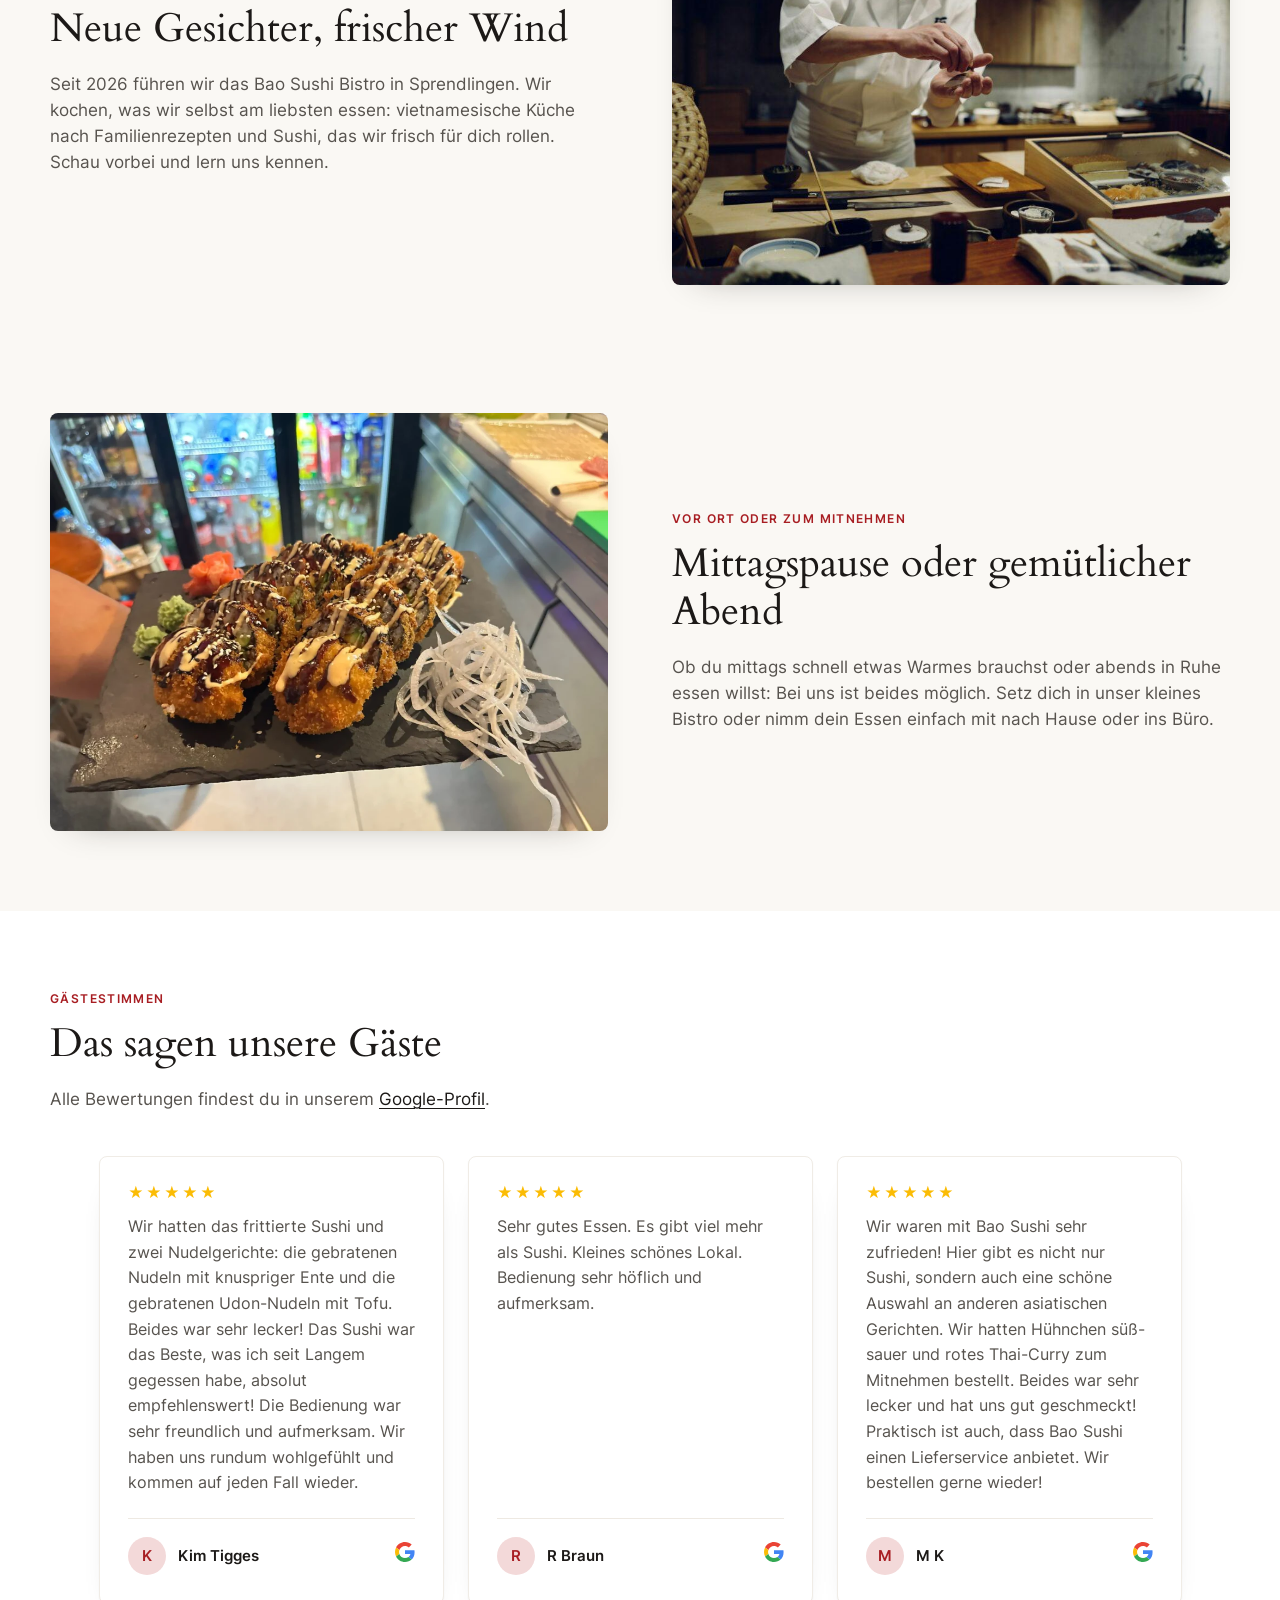
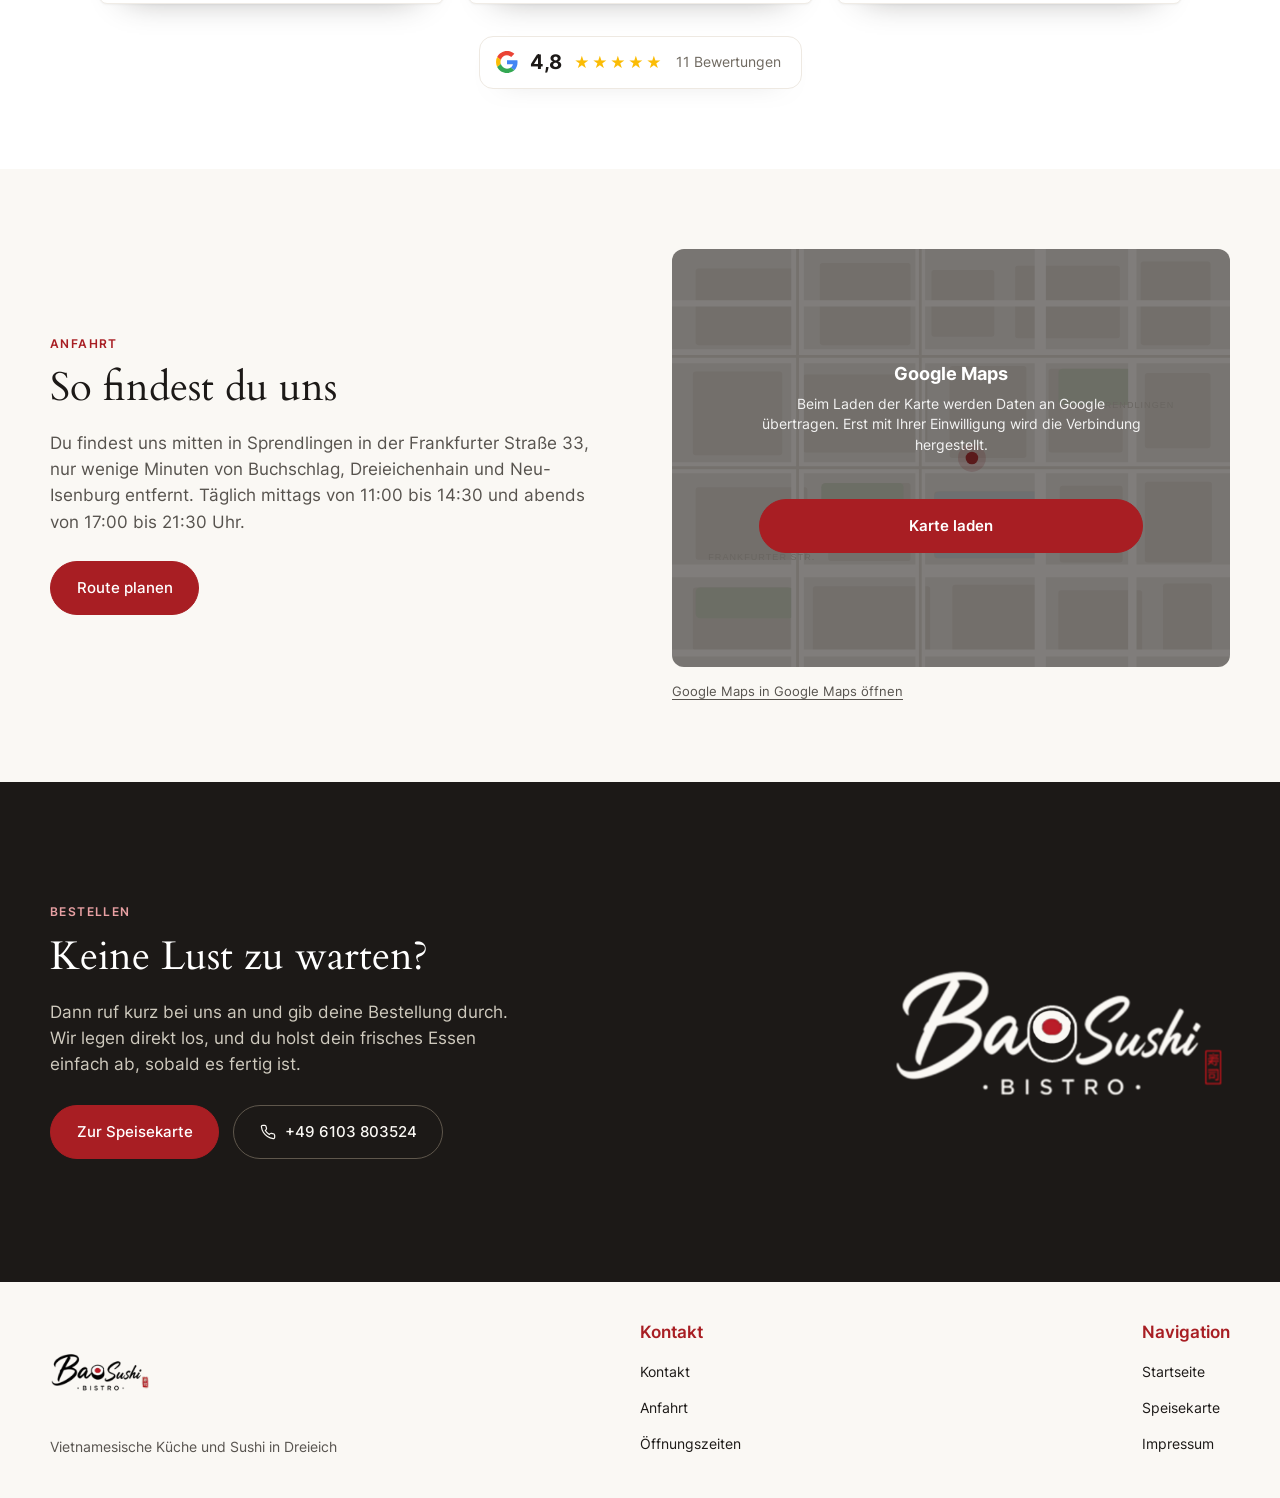
==== commit a1ef4313: "touchups" ====
--- a/index.html
+++ b/index.html
@@ -38,7 +38,7 @@
       "description": "Frisch gerolltes Sushi und warme vietnamesische Spezialitäten in Dreieich-Sprendlingen – mittags, abends und zum Mitnehmen.",
       "url": "https://baosushi-dreieich.de/",
       "telephone": "+49 6103 803524",
-      "email": "baosushibistro@gmx.de",
+      "email": "baosushi-dreieich@protonmail.com",
       "logo": {
         "@type": "ImageObject",
         "url": "https://baosushi-dreieich.de/assets/img/logo-big.png",
@@ -68,6 +68,7 @@
         {
           "@type": "OpeningHoursSpecification",
           "dayOfWeek": [
+            "Monday",
             "Tuesday",
             "Wednesday",
             "Thursday",
@@ -81,6 +82,7 @@
         {
           "@type": "OpeningHoursSpecification",
           "dayOfWeek": [
+            "Monday",
             "Tuesday",
             "Wednesday",
             "Thursday",
@@ -199,18 +201,17 @@
                 <rect x="2" y="4" width="20" height="16" rx="2"/>
                 <path d="m2 7 10 6 10-6"/>
               </svg>
-              <a href="mailto:baosushibistro@gmx.de">baosushibistro@gmx.de</a>
+              <a href="mailto:baosushi-dreieich@protonmail.com">baosushi-dreieich@protonmail.com</a>
             </p>
           </div>
         </div>
 
         <div id="oeffnungszeiten">
           <p class="eyebrow">Öffnungszeiten</p>
-          <h3>Dienstag bis Sonntag</h3>
+          <h3>Täglich geöffnet</h3>
           <div class="hours">
             <div class="hours__row"><span>Mittags</span><span>11:00 – 14:30 Uhr</span></div>
             <div class="hours__row"><span>Abends</span><span>17:00 – 21:30 Uhr</span></div>
-            <div class="hours__row hours__row--muted"><span>Montag</span><span>Ruhetag</span></div>
           </div>
         </div>
       </div>
@@ -260,14 +261,14 @@
                 <div class="menu-item__name">60b Phở bò</div>
                 <div class="menu-item__desc">Reisbandnudelsuppe mit Rind, Kräutern, Zwiebeln und Sojasprossen</div>
               </div>
-              <span class="menu-item__price">16,00</span>
+              <span class="menu-item__price">15,50</span>
             </div>
             <div class="menu-item">
               <div>
                 <div class="menu-item__name">140a Bún nem</div>
                 <div class="menu-item__desc">Reisnudeln mit Frühlingsrollen, frischem Gemüse, Kräutern und hausgemachter Soße</div>
               </div>
-              <span class="menu-item__price">13,00</span>
+              <span class="menu-item__price">14,00</span>
             </div>
             <div class="menu-item">
               <div>
@@ -299,19 +300,19 @@
                 <div class="menu-item__name">U1 Inside-Out Lachs, Avocado</div>
                 <div class="menu-item__desc">8 Stück, mit Frischkäse und Sesam</div>
               </div>
-              <span class="menu-item__price">10,00</span>
-            </div>
-            <div class="menu-item">
-              <div>
-                <div class="menu-item__name">U10 California Roll</div>
-                <div class="menu-item__desc">Inside-Out Spezial, 8 Stück, Krebs, Gurke und Avocado mit Tobiko</div>
-              </div>
-              <span class="menu-item__price">11,00</span>
-            </div>
-            <div class="menu-item">
-              <div>
-                <div class="menu-item__name">F7 Crunchy Futo Maki Lachs</div>
-                <div class="menu-item__desc">6 Stück, Lachs, Avocado, Gurke und Mango mit Frischkäse und Sesam</div>
+              <span class="menu-item__price">8,50</span>
+            </div>
+            <div class="menu-item">
+              <div>
+                <div class="menu-item__name">U11 California Roll</div>
+                <div class="menu-item__desc">Inside-Out, 8 Stück, Krebs, Gurke und Avocado mit Tobiko</div>
+              </div>
+              <span class="menu-item__price">9,00</span>
+            </div>
+            <div class="menu-item">
+              <div>
+                <div class="menu-item__name">F7 Crunchy Sake</div>
+                <div class="menu-item__desc">6 Stück, knusprig frittiert, Lachs, Avocado, Gurke und Mango mit Frischkäse und Sesam</div>
               </div>
               <span class="menu-item__price">8,50</span>
             </div>
@@ -336,7 +337,7 @@
             <div class="menu-item">
               <div>
                 <div class="menu-item__name">SM1 Sushi-Platte für 2</div>
-                <div class="menu-item__desc">1 Crunchy, 1 Inside-Out, 1 Inside-Out Spezial, 1 Maki, 2 Nigiri</div>
+                <div class="menu-item__desc">6 Crunchy, 16 Inside-Out, 24 Maki, 2 Nigiri</div>
               </div>
               <span class="menu-item__price">35,00</span>
             </div>
@@ -397,10 +398,10 @@
         <div class="review-grid review-grid--spaced">
           <article class="review">
             <span class="stars" role="img" aria-label="5 von 5 Sternen">★★★★★</span>
-            <p>Sehr leckeres Essen. Das erste Mal hier, seitdem der Besitzer gewechselt hat. War sehr sehr lecker. Der Service war gut, schnell und sehr freundlich.</p>
+            <p>Wir hatten das frittierte Sushi und zwei Nudelgerichte: die gebratenen Nudeln mit knuspriger Ente und die gebratenen Udon-Nudeln mit Tofu. Beides war sehr lecker! Das Sushi war das Beste, was ich seit Langem gegessen habe, absolut empfehlenswert! Die Bedienung war sehr freundlich und aufmerksam. Wir haben uns rundum wohlgefühlt und kommen auf jeden Fall wieder.</p>
             <div class="review__author">
-              <span class="avatar" aria-hidden="true">P</span>
-              <span class="review__name">Patricia Schiller</span>
+              <span class="avatar" aria-hidden="true">K</span>
+              <span class="review__name">Kim Tigges</span>
               <span class="review__source" aria-hidden="true">
                 <svg xmlns="http://www.w3.org/2000/svg" viewBox="0 0 48 48" width="20" height="20">
                   <path fill="#EA4335" d="M24 9.5c3.54 0 6.71 1.22 9.21 3.6l6.85-6.85C35.9 2.38 30.47 0 24 0 14.62 0 6.51 5.38 2.56 13.22l7.98 6.19C12.43 13.72 17.74 9.5 24 9.5z"/>
@@ -431,10 +432,10 @@
 
           <article class="review">
             <span class="stars" role="img" aria-label="5 von 5 Sternen">★★★★★</span>
-            <p>Kleiner, süßer Laden. Alles hell und gemütlich. Besitzer sind super freundlich. Auf der Speisekarte findet man alles, was man braucht, sowohl warme Gerichte …</p>
+            <p>Wir waren mit Bao Sushi sehr zufrieden! Hier gibt es nicht nur Sushi, sondern auch eine schöne Auswahl an anderen asiatischen Gerichten. Wir hatten Hühnchen süß-sauer und rotes Thai-Curry zum Mitnehmen bestellt. Beides war sehr lecker und hat uns gut geschmeckt! Praktisch ist auch, dass Bao Sushi einen Lieferservice anbietet. Wir bestellen gerne wieder!</p>
             <div class="review__author">
-              <span class="avatar" aria-hidden="true">J</span>
-              <span class="review__name">Jessica Felber</span>
+              <span class="avatar" aria-hidden="true">M</span>
+              <span class="review__name">M K</span>
               <span class="review__source" aria-hidden="true">
                 <svg xmlns="http://www.w3.org/2000/svg" viewBox="0 0 48 48" width="20" height="20">
                   <path fill="#EA4335" d="M24 9.5c3.54 0 6.71 1.22 9.21 3.6l6.85-6.85C35.9 2.38 30.47 0 24 0 14.62 0 6.51 5.38 2.56 13.22l7.98 6.19C12.43 13.72 17.74 9.5 24 9.5z"/>
@@ -469,7 +470,7 @@
         <div class="split__copy">
           <p class="eyebrow">Anfahrt</p>
           <h2>So findest du uns</h2>
-          <p>Du findest uns mitten in Sprendlingen in der Frankfurter Straße 33, nur wenige Minuten von Buchschlag, Dreieichenhain und Neu-Isenburg entfernt. Dienstag bis Sonntag mittags von 11:00 bis 14:30 und abends von 17:00 bis 21:30 Uhr.</p>
+          <p>Du findest uns mitten in Sprendlingen in der Frankfurter Straße 33, nur wenige Minuten von Buchschlag, Dreieichenhain und Neu-Isenburg entfernt. Täglich mittags von 11:00 bis 14:30 und abends von 17:00 bis 21:30 Uhr.</p>
           <a class="btn btn--primary btn--small" href="https://maps.app.goo.gl/D1BH2muuBQ46mqYa6" target="_blank" rel="noopener">Route planen</a>
         </div>
 
--- a/css/styles.css
+++ b/css/styles.css
@@ -951,6 +951,11 @@
   gap: 14px;
 }
 
+.cta__actions--center {
+  max-width: 30rem;
+  justify-content: center;
+}
+
 .cta__logo {
   width: min(340px, 100%);
   margin-left: auto;
@@ -1238,6 +1243,31 @@
   font-size: 0.8rem;
   line-height: 1.4;
   color: var(--contrast-3);
+}
+
+.menucard__desc {
+  margin: 10px 0 4px;
+  font-size: 0.8rem;
+  line-height: 1.45;
+  color: var(--contrast-3);
+}
+
+.menucard__allergens {
+  font-size: 0.62rem;
+  font-weight: 400;
+  letter-spacing: 0.02em;
+  color: var(--contrast-3);
+}
+
+.menucard__legend {
+  margin-top: clamp(20px, 2.5vw, 28px);
+  font-size: 0.78rem;
+  line-height: 1.6;
+  color: var(--contrast-3);
+}
+
+.menucard__legend p {
+  margin: 0;
 }
 
 .menucard__status {
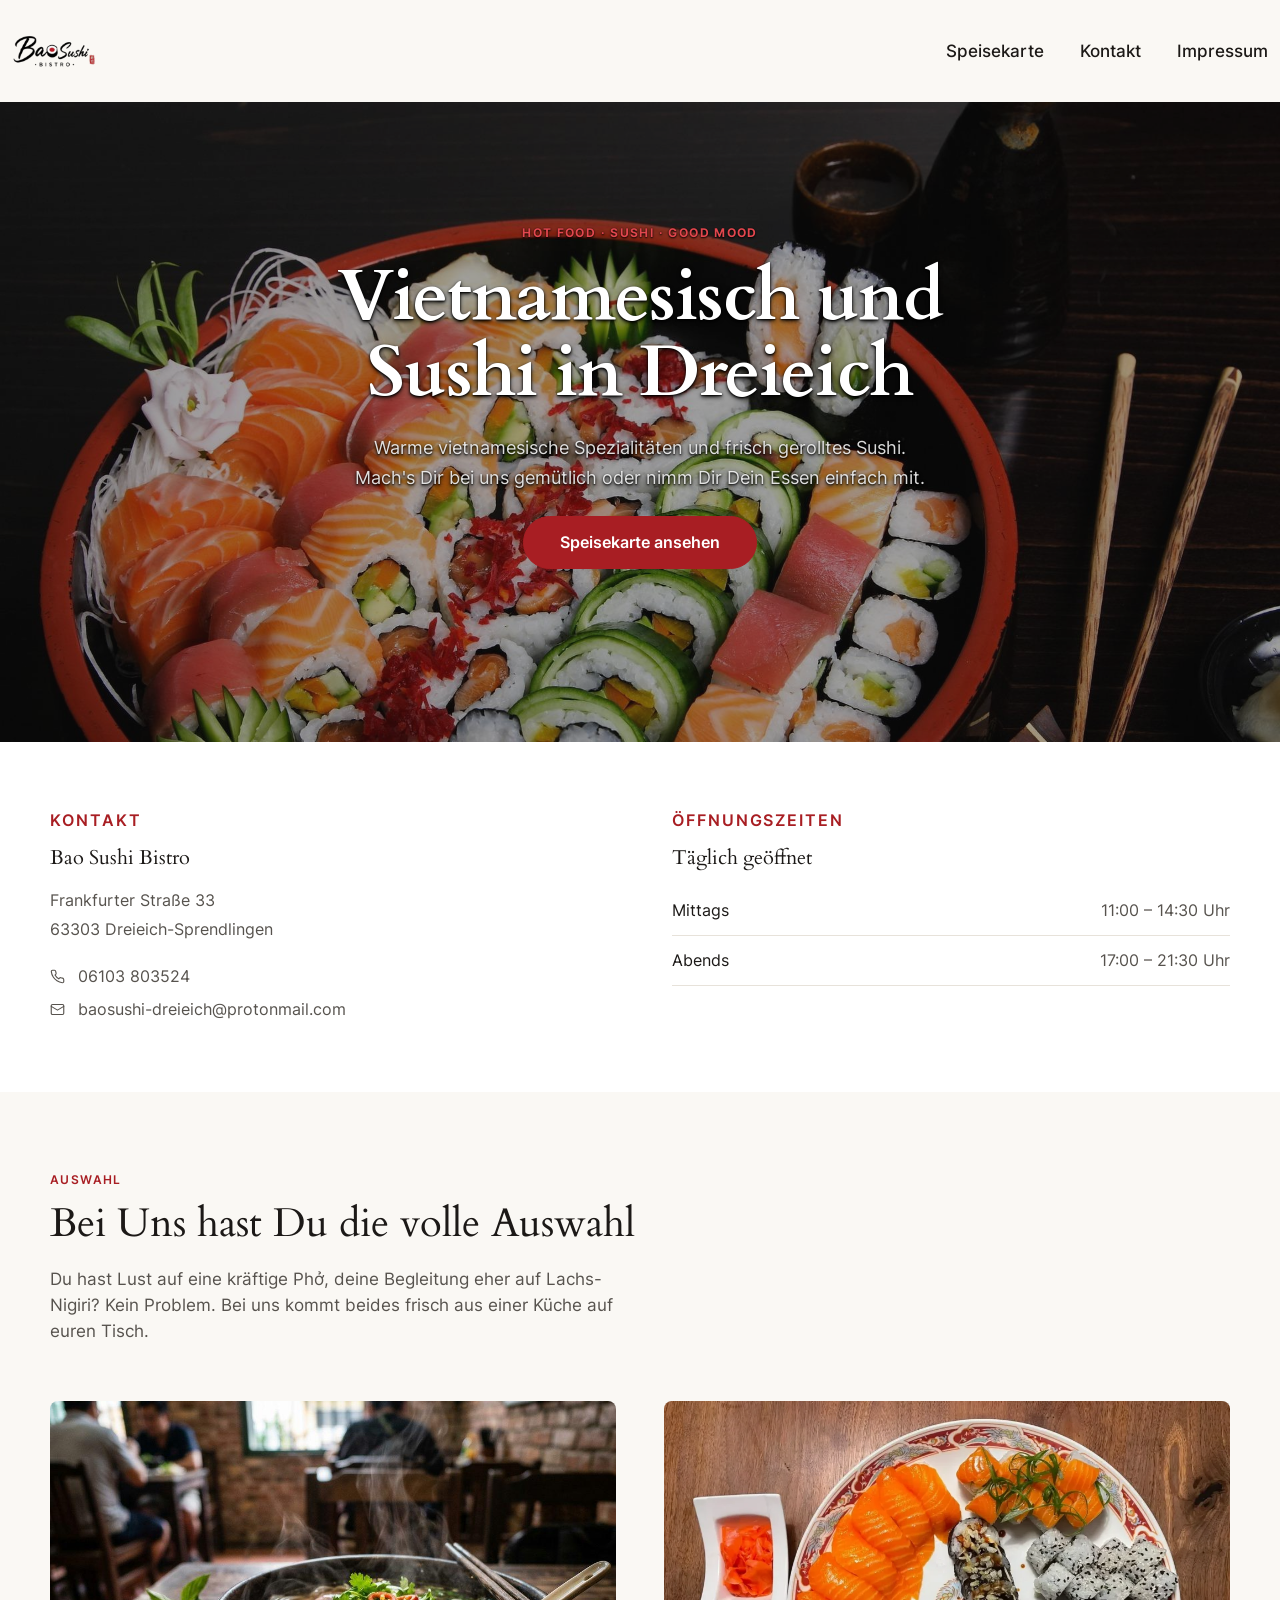
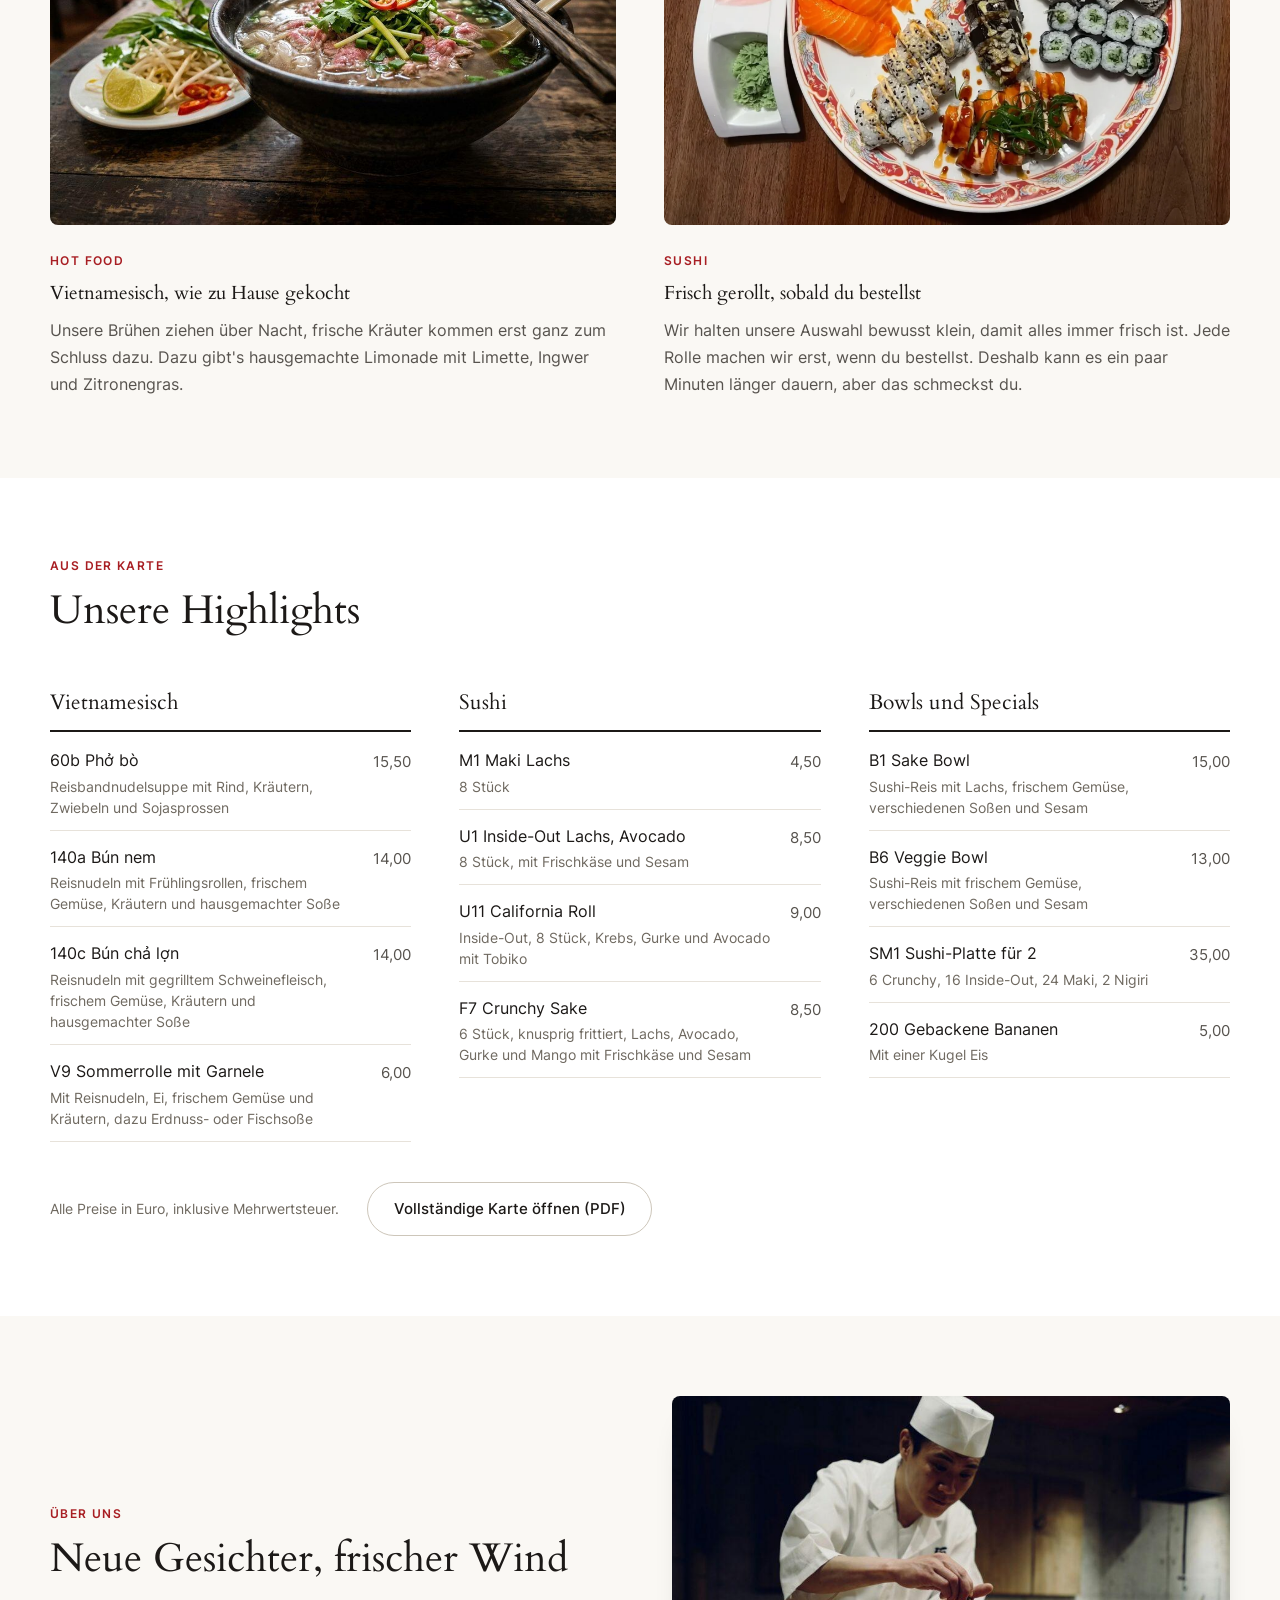
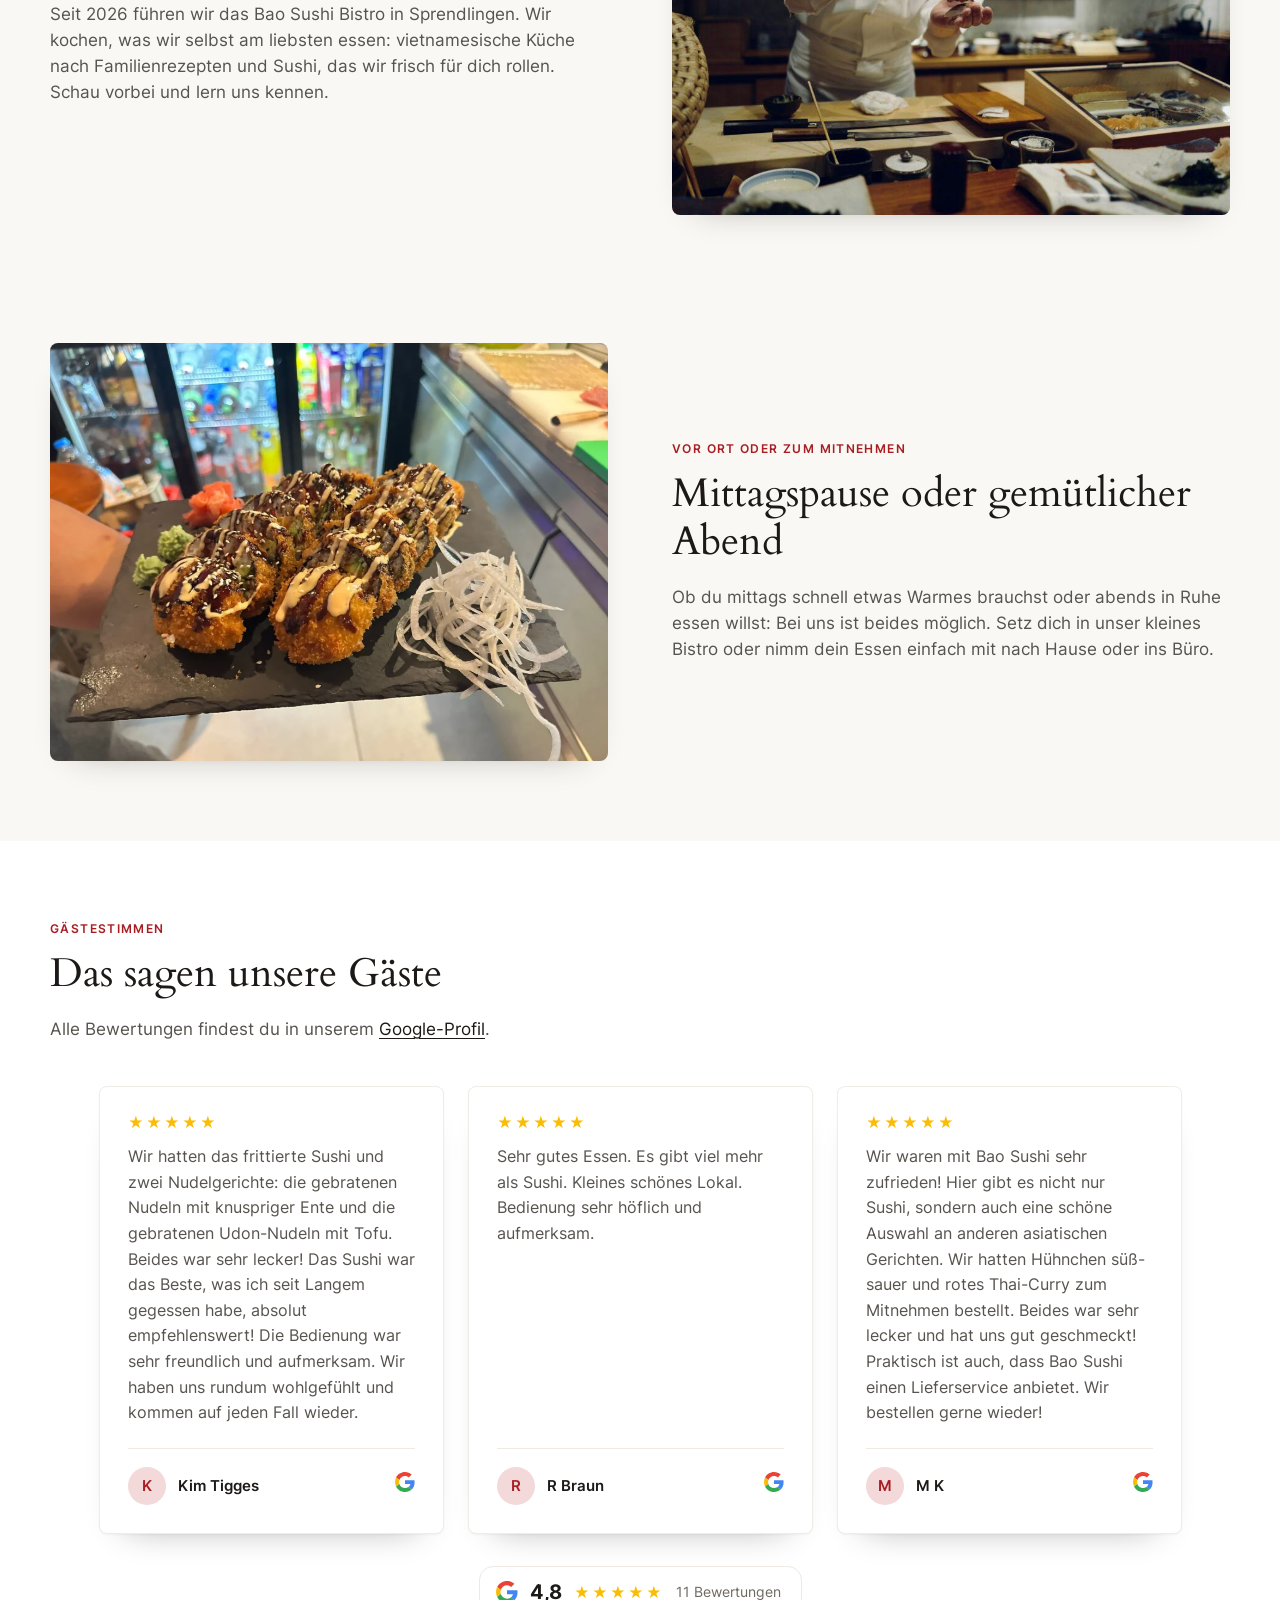
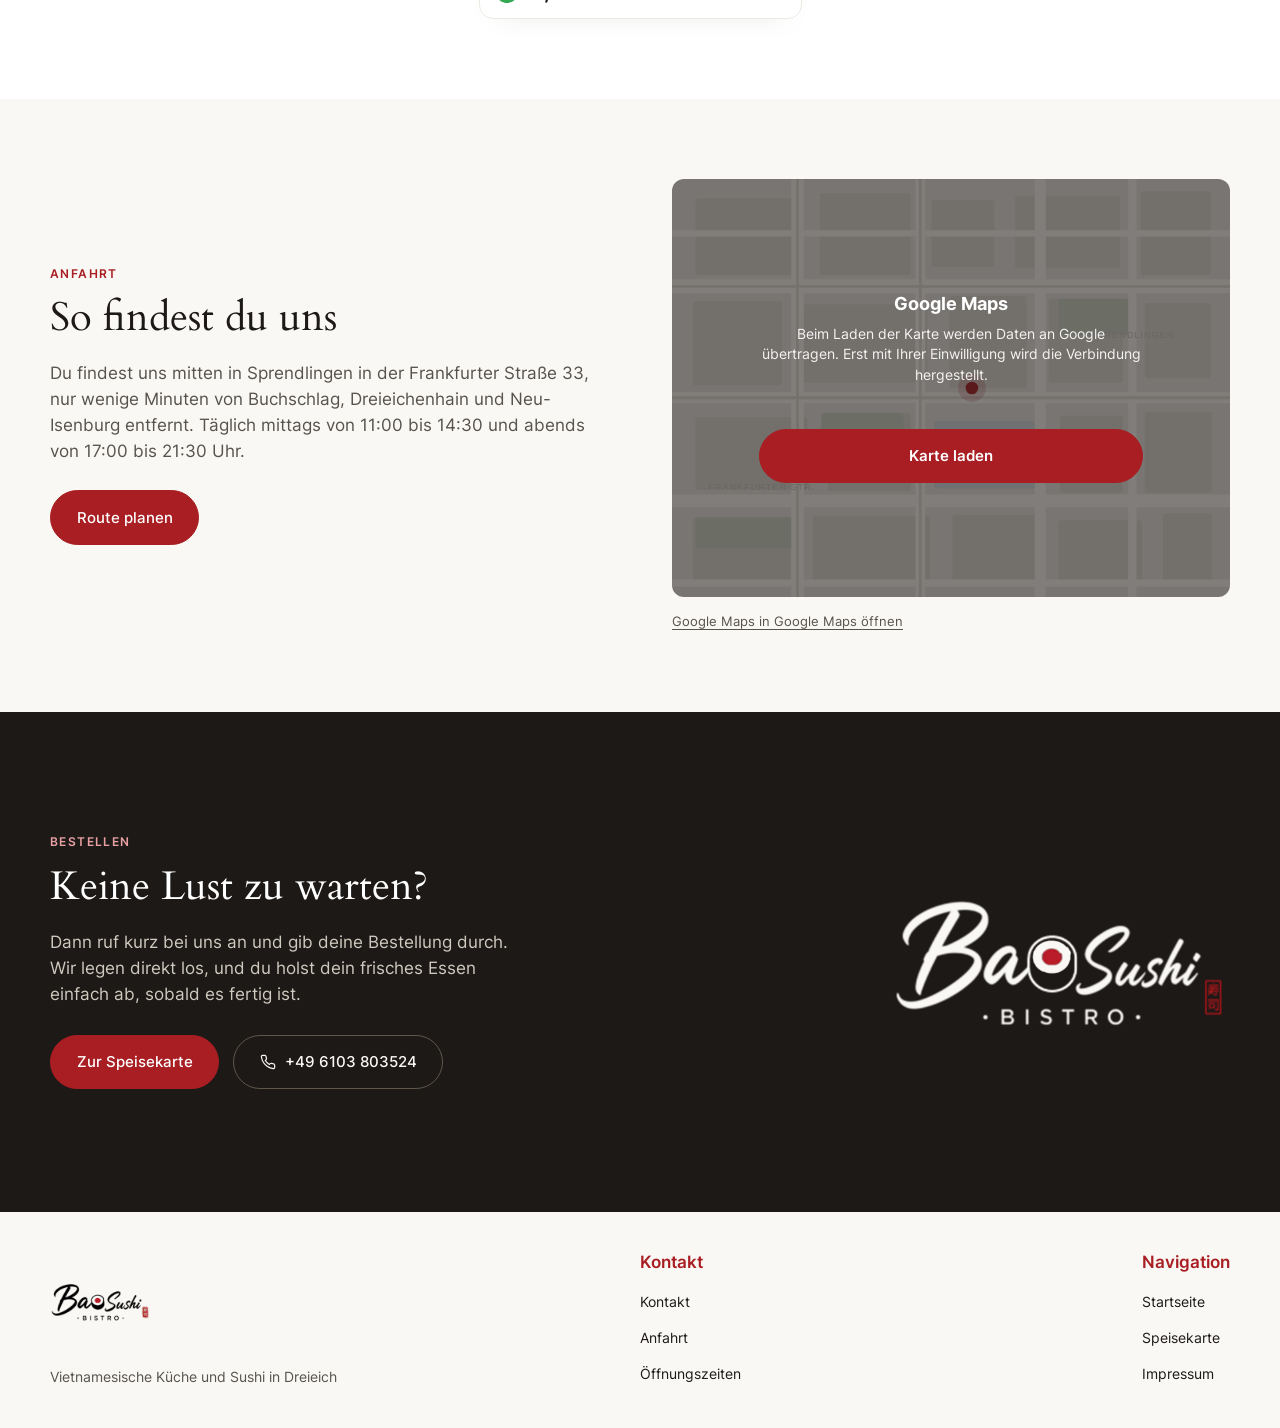
==== commit e63c0e97: "Speisekarte-Seite entfernen, Links auf Highlights, PDF-Karte optimieren - speisekarte.html entfernt " ====
--- a/index.html
+++ b/index.html
@@ -102,7 +102,7 @@
       "priceRange": "€€",
       "currenciesAccepted": "EUR",
       "acceptsReservations": "True",
-      "menu": "https://baosushi-dreieich.de/speisekarte.html",
+      "menu": "https://baosushi-dreieich.de/#speisekarte",
       "sameAs": [
         "https://maps.app.goo.gl/uJXsNeZdbAQcejPR8"
       ]
@@ -155,7 +155,7 @@
             <path d="M6 6l12 12M18 6L6 18"/>
           </svg>
         </button>
-        <a href="speisekarte.html">Speisekarte</a>
+        <a href="#speisekarte">Speisekarte</a>
         <a href="kontakt.html">Kontakt</a>
         <a href="impressum.html">Impressum</a>
       </nav>
@@ -176,8 +176,7 @@
         <h1>Vietnamesisch und Sushi in Dreieich</h1>
         <p class="hero__text">Warme vietnamesische Spezialitäten und frisch gerolltes Sushi. Mach's Dir bei uns gemütlich oder nimm Dir Dein Essen einfach mit.</p>
         <div class="hero__actions">
-          <a class="btn btn--primary" href="speisekarte.html">Speisekarte ansehen</a>
-          <a class="btn btn--dark" href="#speisekarte">Unsere Highlights</a>
+          <a class="btn btn--primary" href="#speisekarte">Speisekarte ansehen</a>
         </div>
       </div>
     </section>
@@ -250,7 +249,6 @@
         <div class="section-head">
           <p class="eyebrow">Aus der Karte</p>
           <h2>Unsere Highlights</h2>
-          <p class="lede">Die komplette Speisekarte mit allen Allergenen und Zusatzstoffen findest du <a href="speisekarte.html">hier</a>.</p>
         </div>
 
         <div class="menu-highlights">
@@ -353,7 +351,7 @@
 
         <div class="menu-note">
           <p>Alle Preise in Euro, inklusive Mehrwertsteuer.</p>
-          <a class="btn btn--outline btn--small" href="assets/pdf/menu-a4-bao-sushi-dreieich.pdf" target="_blank" rel="noopener">Vollständige Karte öffnen (PDF)</a>
+          <a class="btn btn--outline btn--small" href="assets/pdf/menu-a4-bao-sushi-dreieich.pdf#view=Fit" target="_blank" rel="noopener">Vollständige Karte öffnen (PDF)</a>
         </div>
       </div>
     </section>
@@ -497,7 +495,7 @@
           <h2>Keine Lust zu warten?</h2>
           <p>Dann ruf kurz bei uns an und gib deine Bestellung durch. Wir legen direkt los, und du holst dein frisches Essen einfach ab, sobald es fertig ist.</p>
           <div class="cta__actions">
-            <a class="btn btn--primary" href="speisekarte.html">Zur Speisekarte</a>
+            <a class="btn btn--primary" href="#speisekarte">Zur Speisekarte</a>
             <a class="btn btn--ghost" href="tel:+496103803524">
               <svg xmlns="http://www.w3.org/2000/svg" viewBox="0 0 24 24" fill="none" stroke="currentColor" stroke-width="1.8" stroke-linecap="round" stroke-linejoin="round" aria-hidden="true">
                 <path d="M22 16.9v3a2 2 0 0 1-2.2 2 19.8 19.8 0 0 1-8.6-3.1 19.5 19.5 0 0 1-6-6A19.8 19.8 0 0 1 2.1 4.2 2 2 0 0 1 4.1 2h3a2 2 0 0 1 2 1.7c.1.9.3 1.8.6 2.7a2 2 0 0 1-.5 2.1L8 9.7a16 16 0 0 0 6 6l1.2-1.2a2 2 0 0 1 2.1-.5c.9.3 1.8.5 2.7.6a2 2 0 0 1 1.7 2z"/>
@@ -533,7 +531,7 @@
         <h3>Navigation</h3>
         <ul class="footer__links">
           <li><a href="index.html">Startseite</a></li>
-          <li><a href="speisekarte.html">Speisekarte</a></li>
+          <li><a href="#speisekarte">Speisekarte</a></li>
           <li><a href="impressum.html">Impressum</a></li>
         </ul>
       </div>
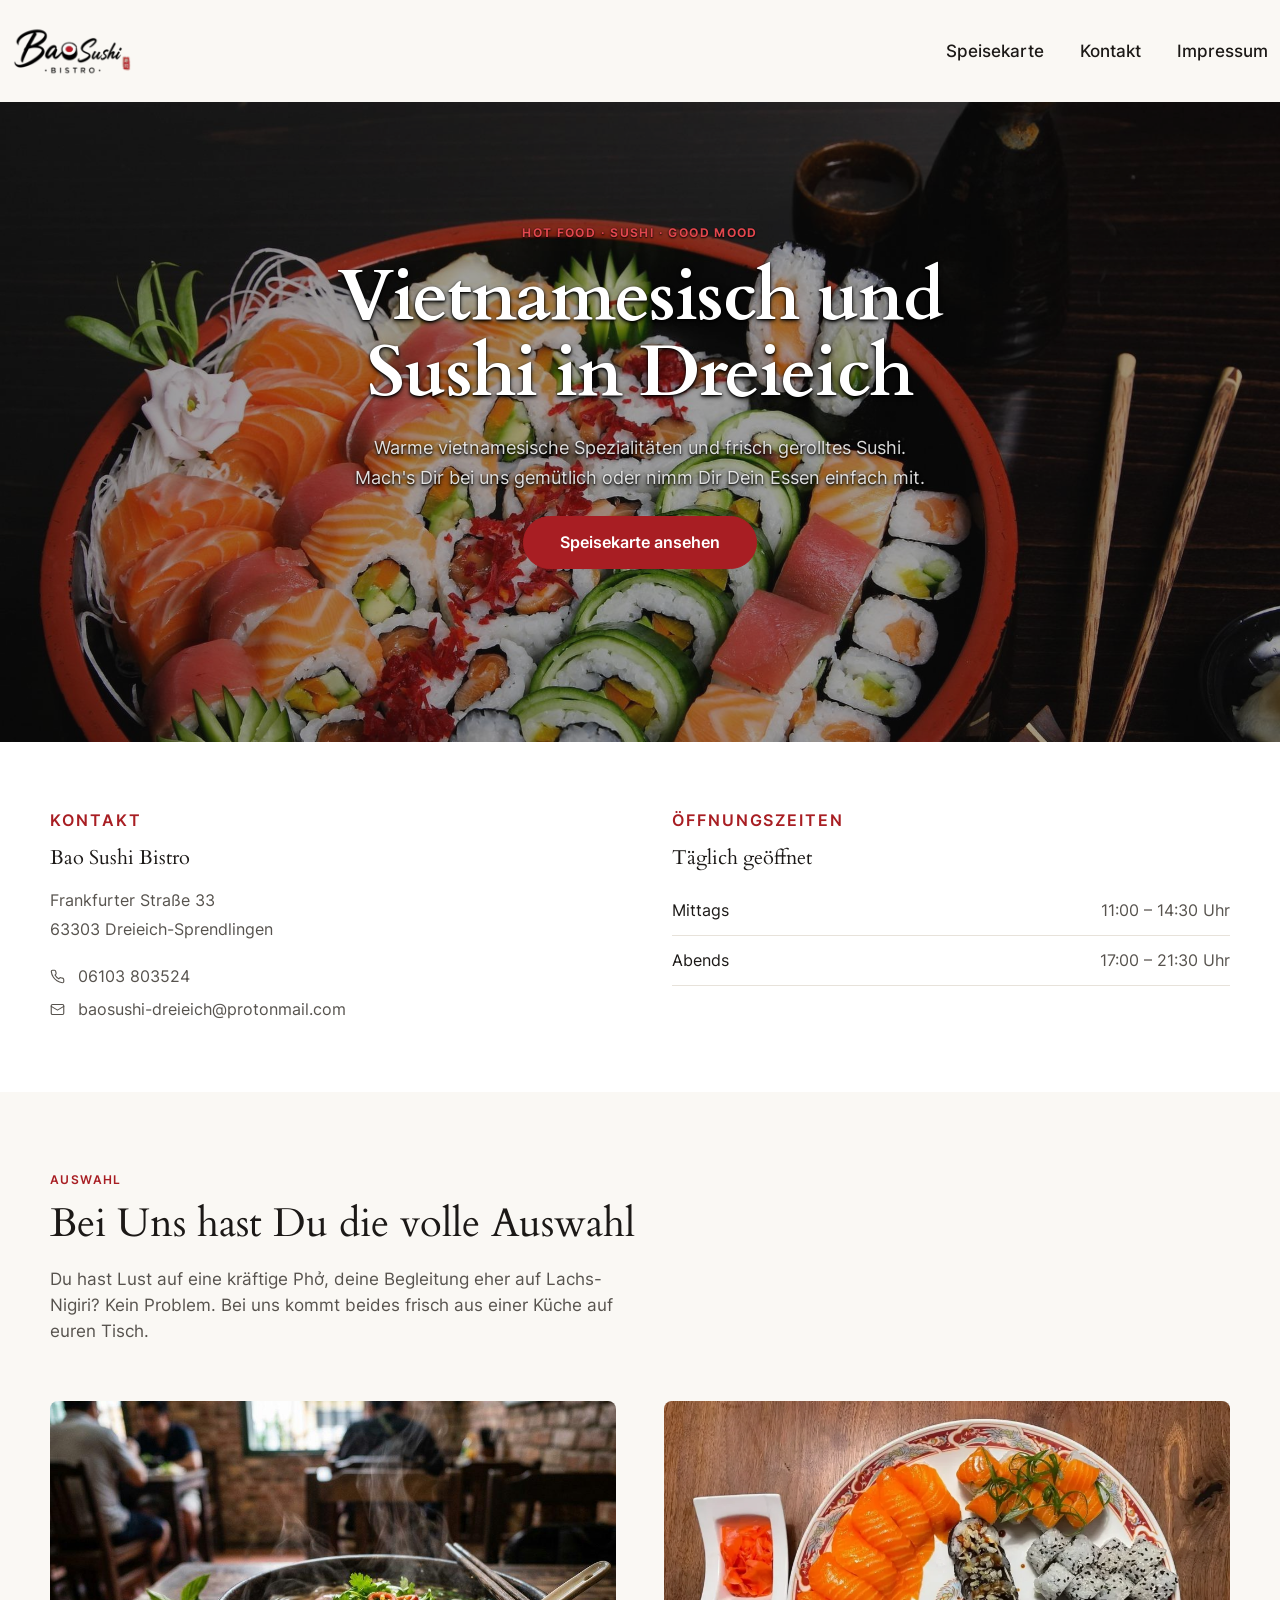
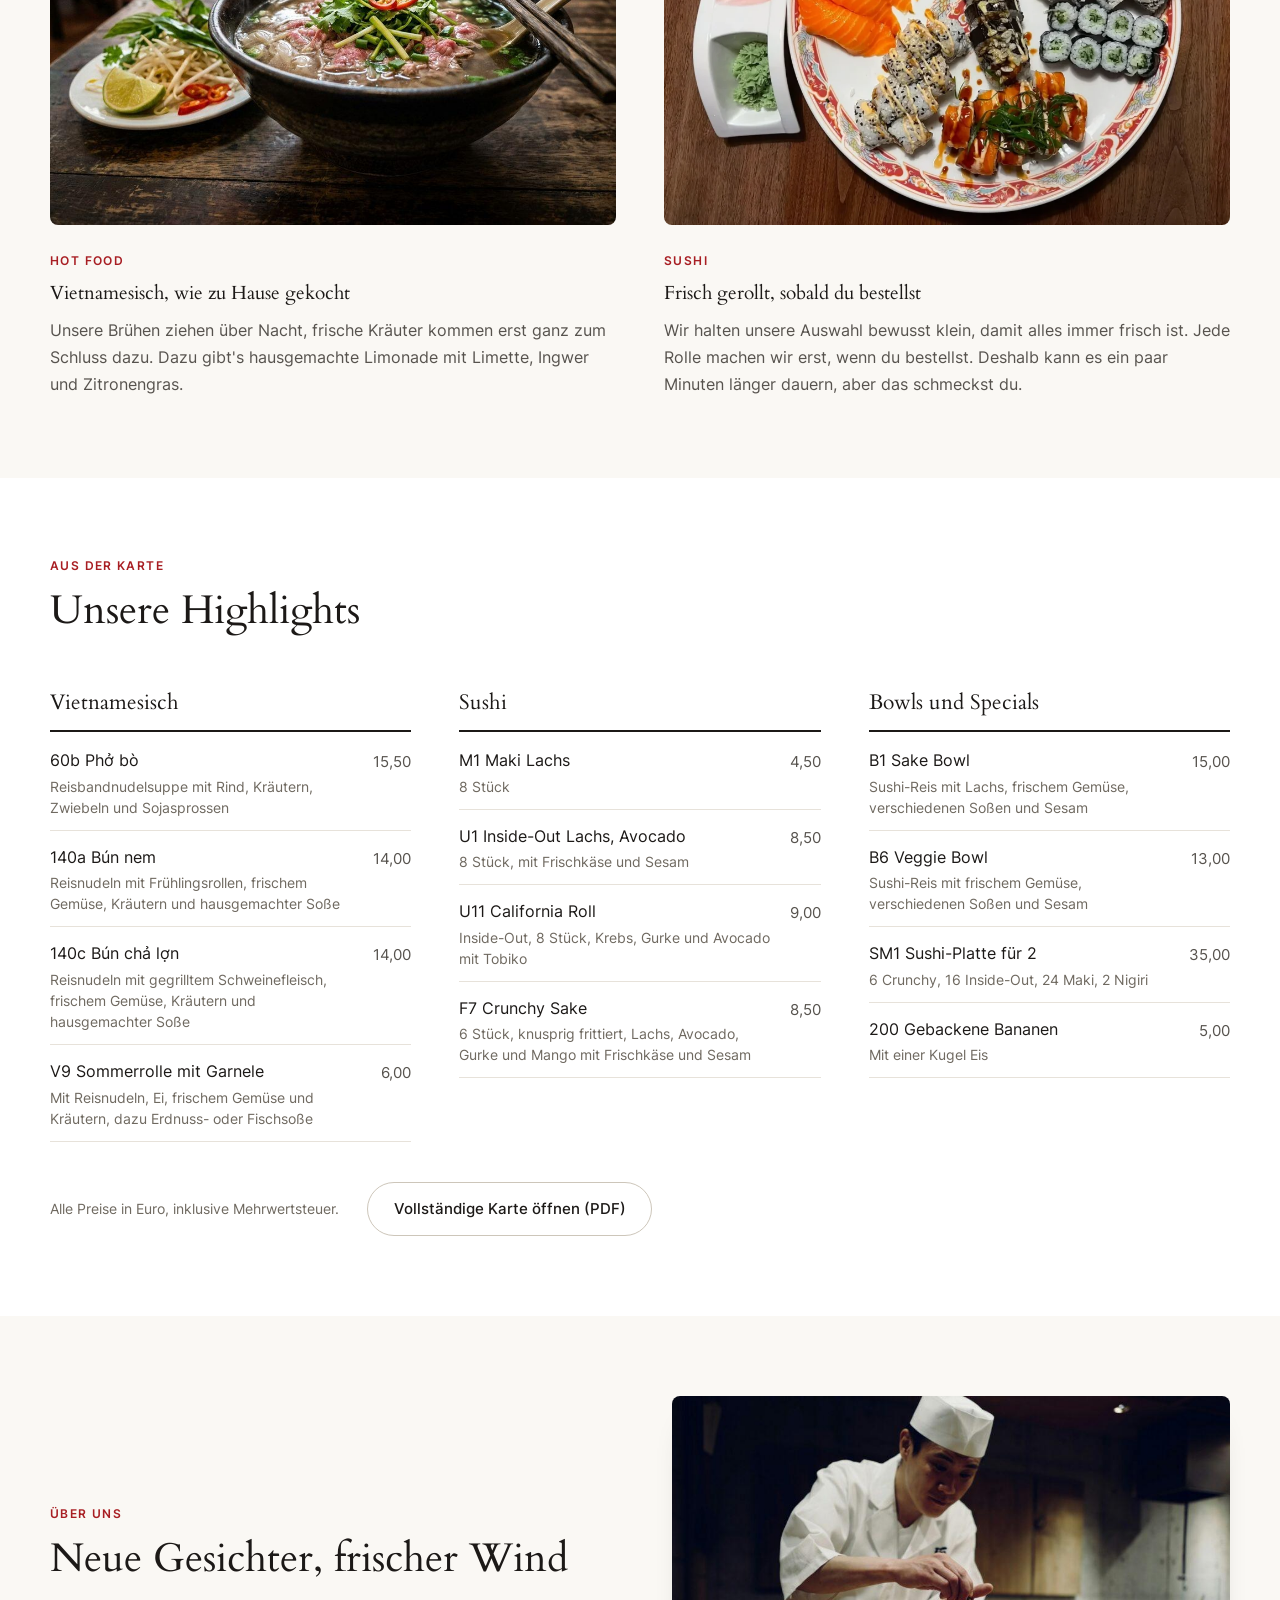
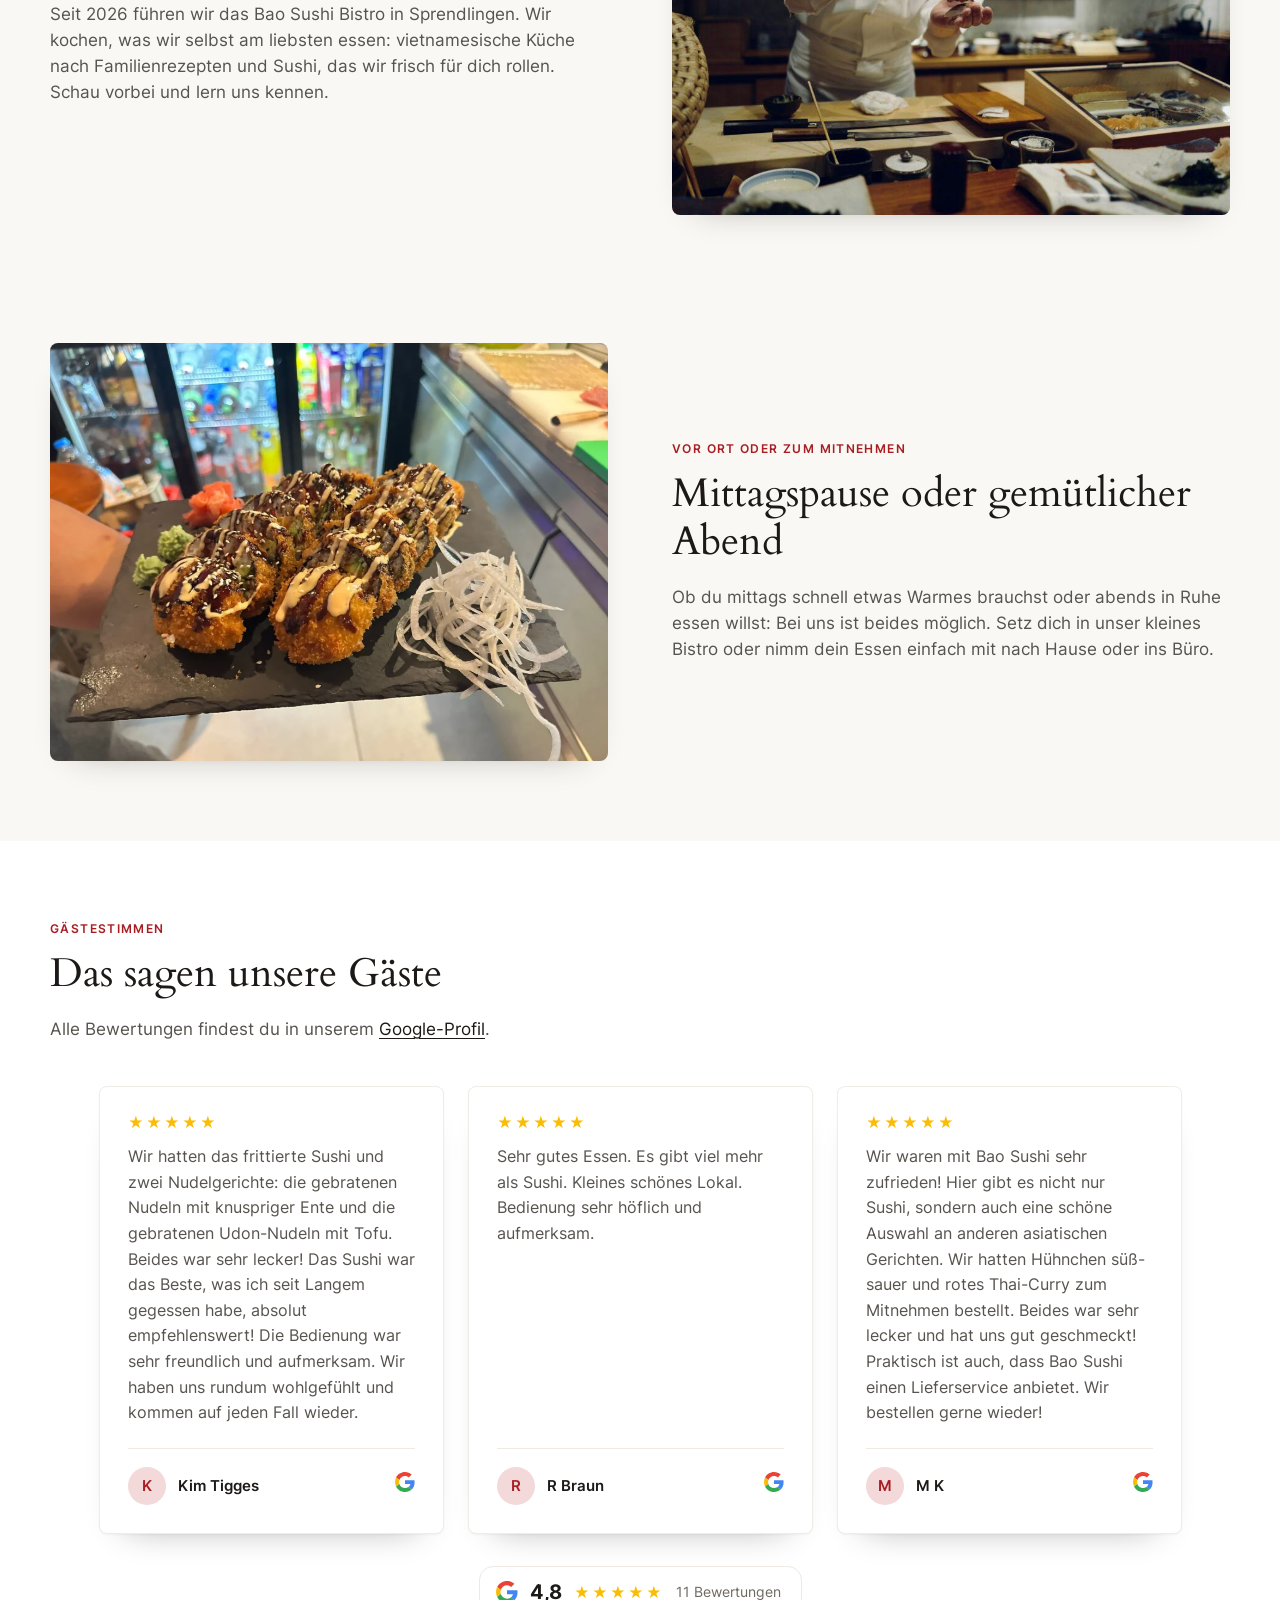
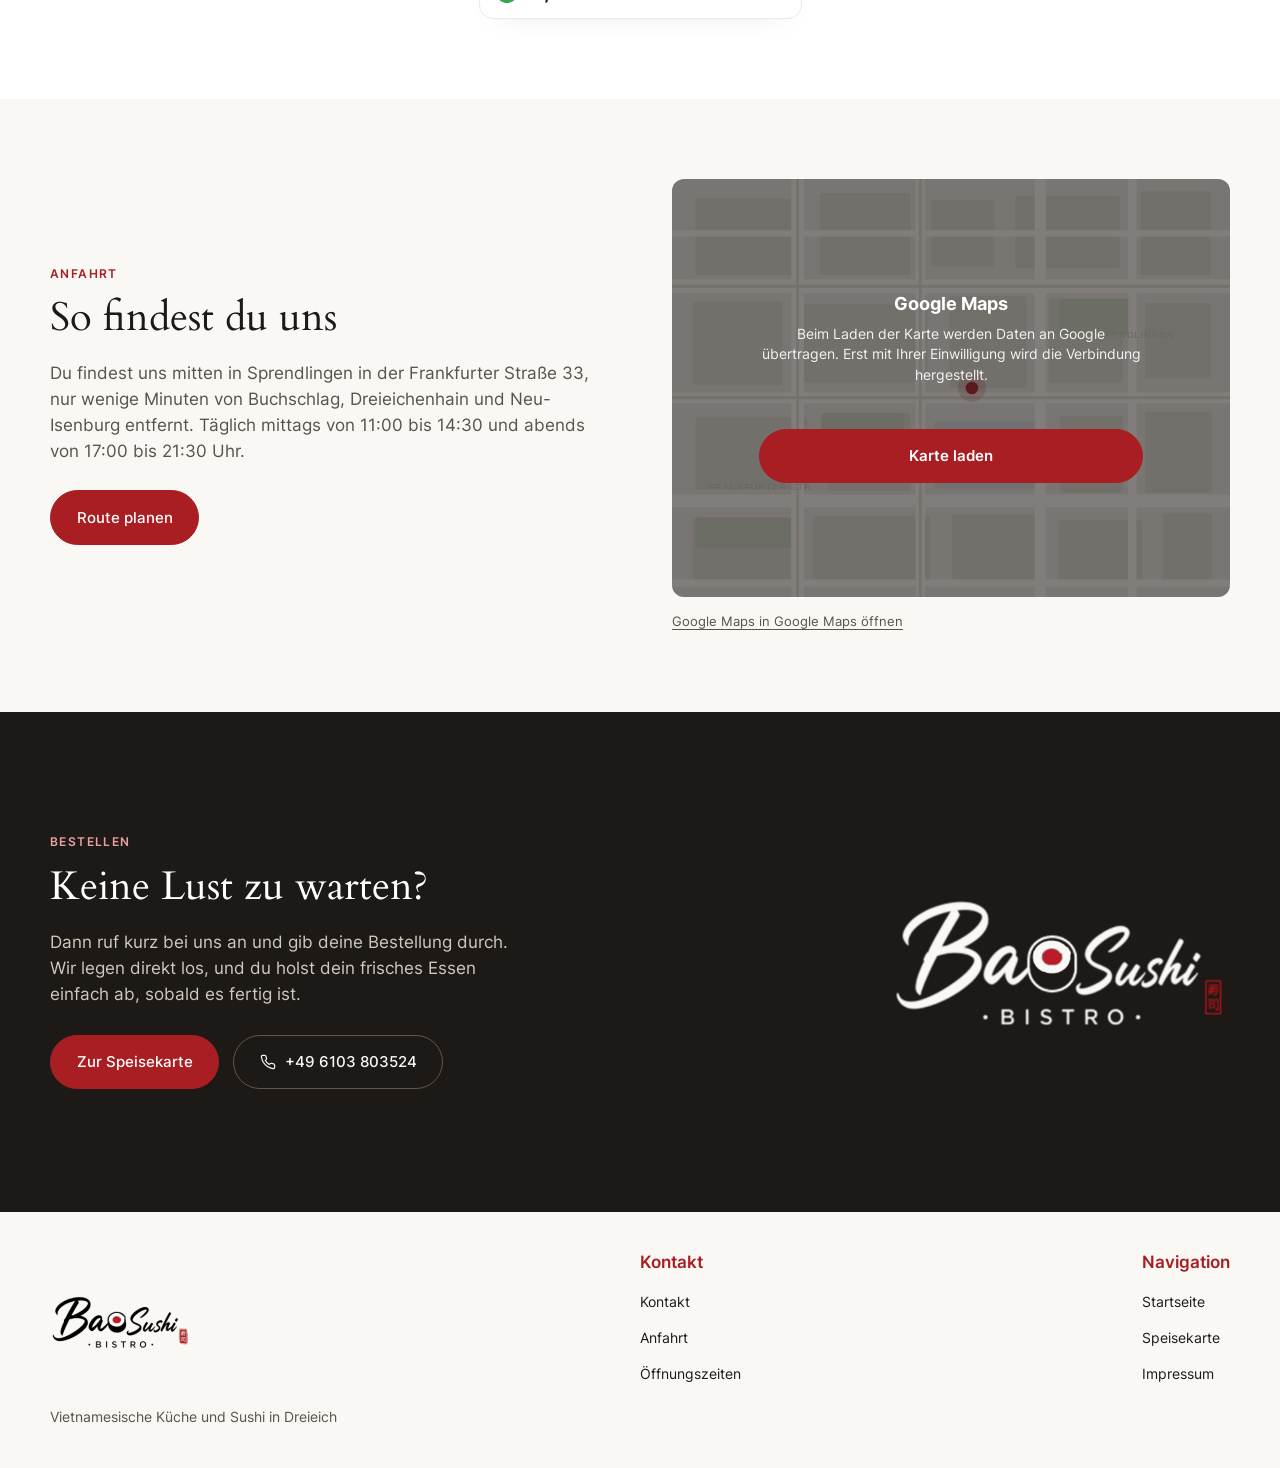
==== commit 9637ff0f: "change logo size" ====
--- a/index.html
+++ b/index.html
@@ -20,7 +20,9 @@
   <meta property="og:image:width" content="1920">
   <meta property="og:image:height" content="1280">
   <meta property="og:image:alt" content="Frisch gerolltes Sushi auf einer Platte im Bao Sushi Bistro Dreieich">
-  <link rel="icon" href="assets/img/favicon.png" sizes="32x32">
+  <link rel="icon" href="/favicon.ico" sizes="48x48">
+  <link rel="icon" href="assets/img/favicon-96.png" type="image/png" sizes="96x96">
+  <link rel="icon" href="assets/img/favicon.png" type="image/png" sizes="32x32">
   <link rel="apple-touch-icon" href="assets/img/logo.png">
   <link rel="preload" href="assets/fonts/cardo-400.woff2" as="font" type="font/woff2" crossorigin>
   <link rel="preload" href="assets/fonts/inter-var.woff2" as="font" type="font/woff2" crossorigin>
@@ -140,7 +142,7 @@
   <header class="site-header">
     <div class="shell header-inner">
       <a class="brand" href="index.html" aria-label="Bao-Sushi – Startseite">
-        <img src="assets/img/logo.png" width="84" height="84" alt="">
+        <img src="assets/img/logo.png" width="120" height="120" alt="">
       </a>
 
       <button class="nav-toggle" type="button" data-nav-toggle aria-expanded="false" aria-controls="site-nav" aria-label="Menü öffnen">
@@ -513,7 +515,7 @@
     <div class="shell footer__grid">
       <div class="footer__brand-block">
         <a class="footer__brand" href="index.html" aria-label="Bao-Sushi – Startseite">
-          <img src="assets/img/logo.png" width="100" height="100" alt="">
+          <img src="assets/img/logo.png" width="140" height="140" alt="">
         </a>
         <p class="footer__tagline">Vietnamesische Küche und Sushi in Dreieich</p>
       </div>
--- a/css/styles.css
+++ b/css/styles.css
@@ -233,9 +233,18 @@
 }
 
 .brand img {
-  width: 84px;
-  height: 84px;
+  width: 120px;
+  height: 120px;
+  margin-block: -18px; /* logo.png has empty space above/below the wordmark */
   object-fit: contain;
+}
+
+@media (max-width: 520px) {
+  .brand img {
+    width: 104px;
+    height: 104px;
+    margin-block: -16px;
+  }
 }
 
 .site-nav {
@@ -1321,8 +1330,8 @@
 }
 
 .footer__brand img {
-  width: 100px;
-  height: 100px;
+  width: 140px;
+  height: 140px;
   object-fit: contain;
 }
 
